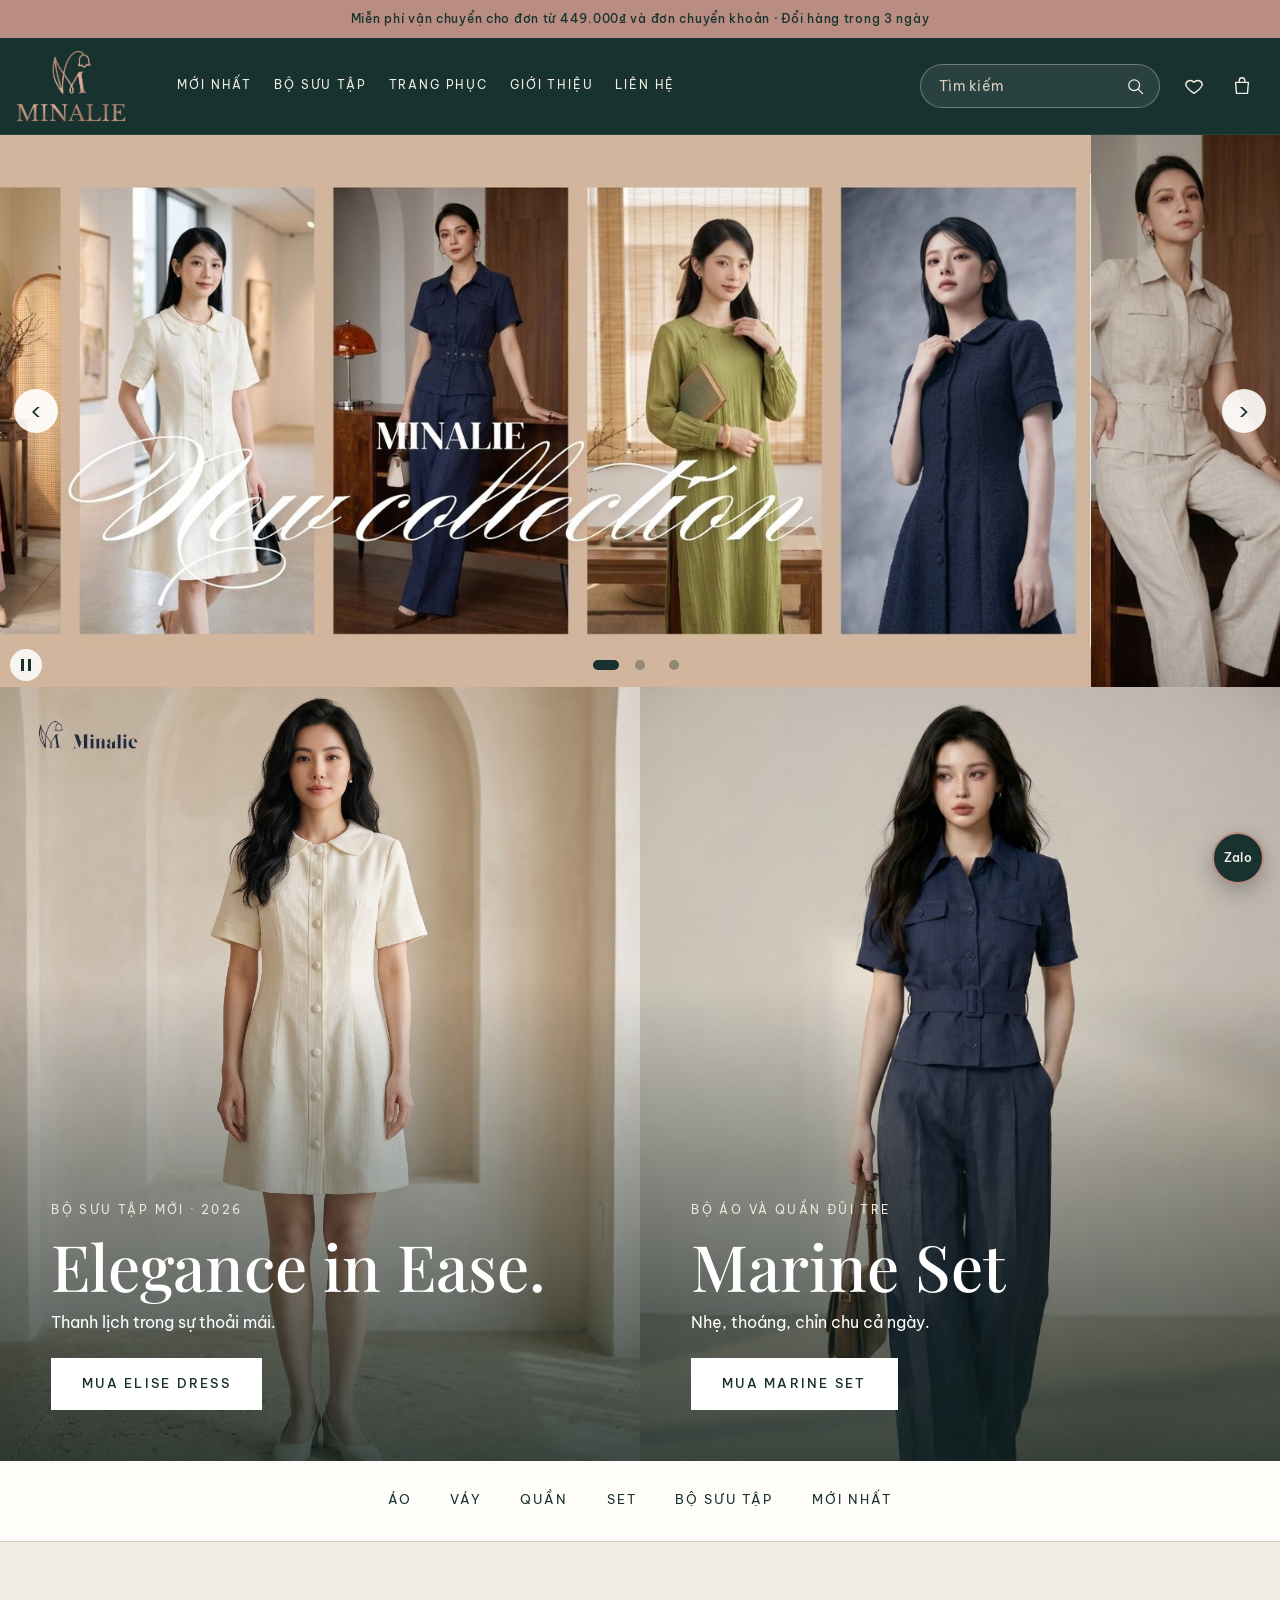
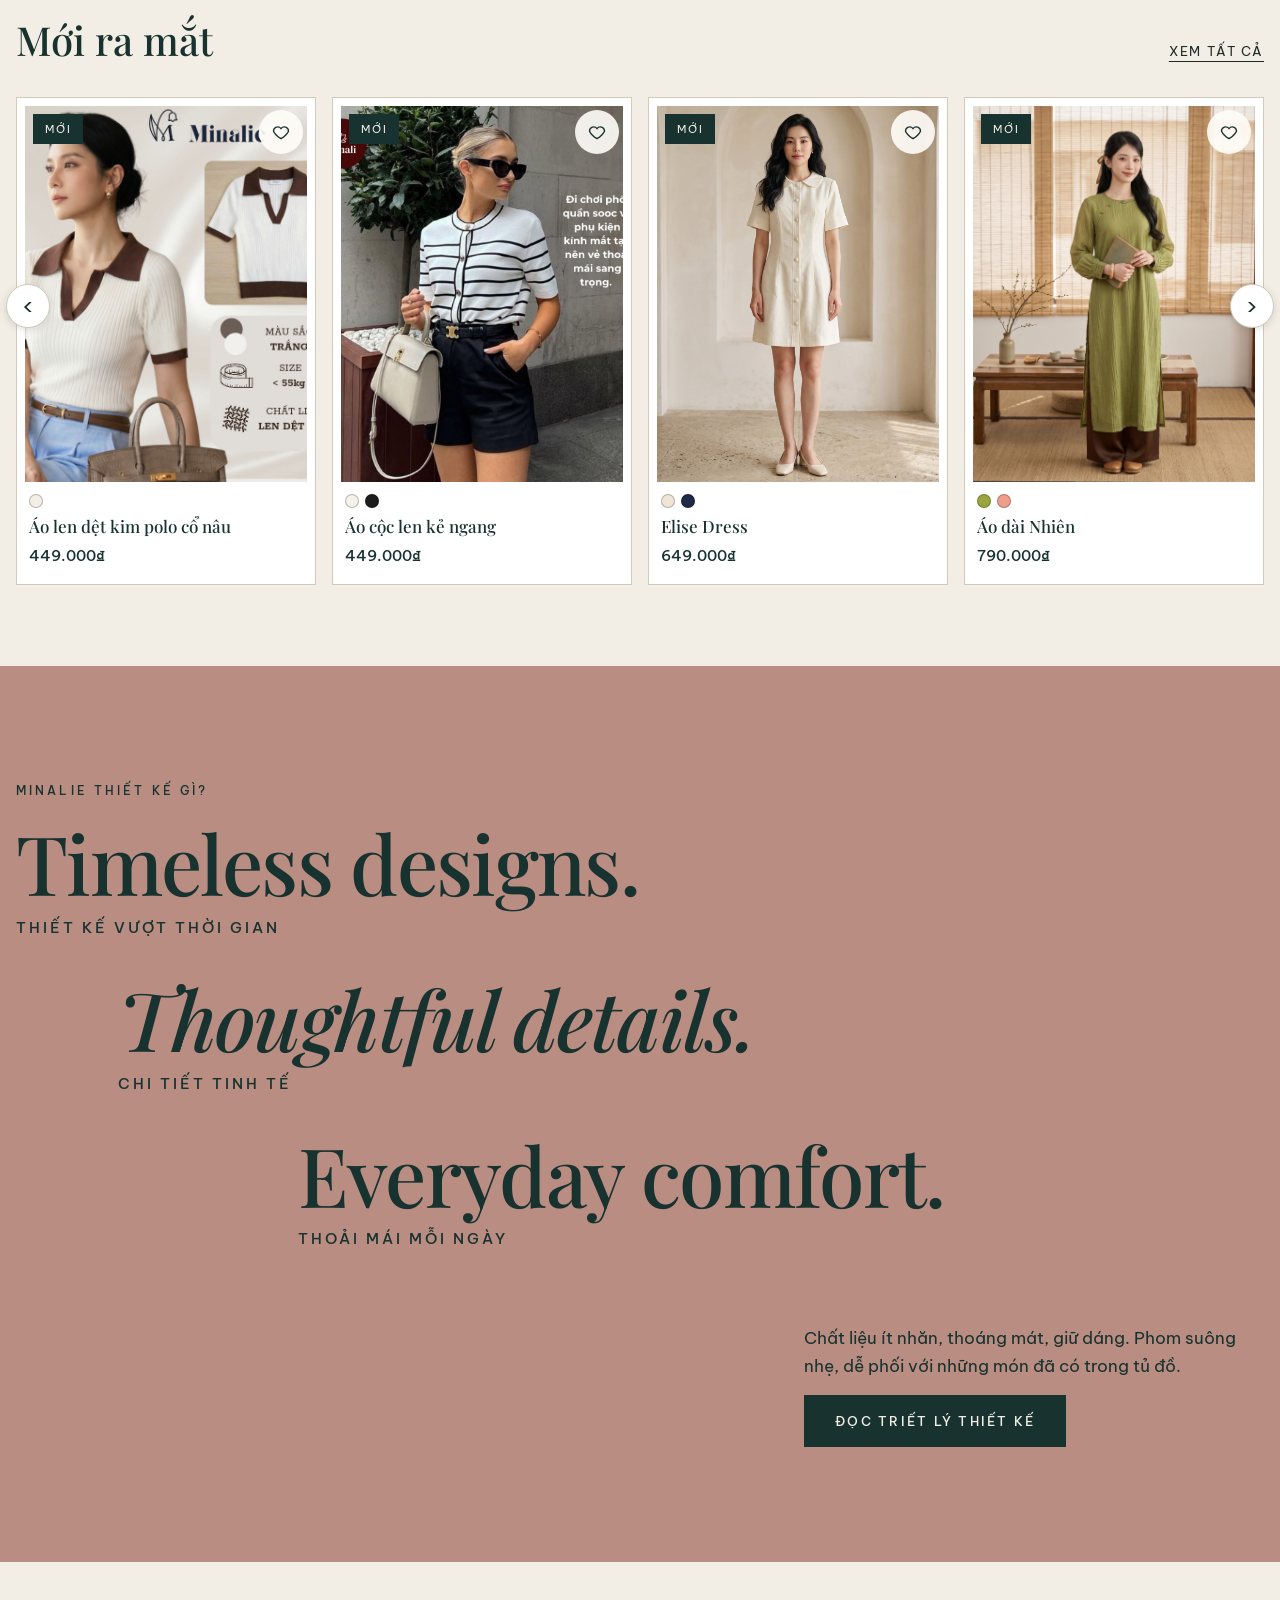
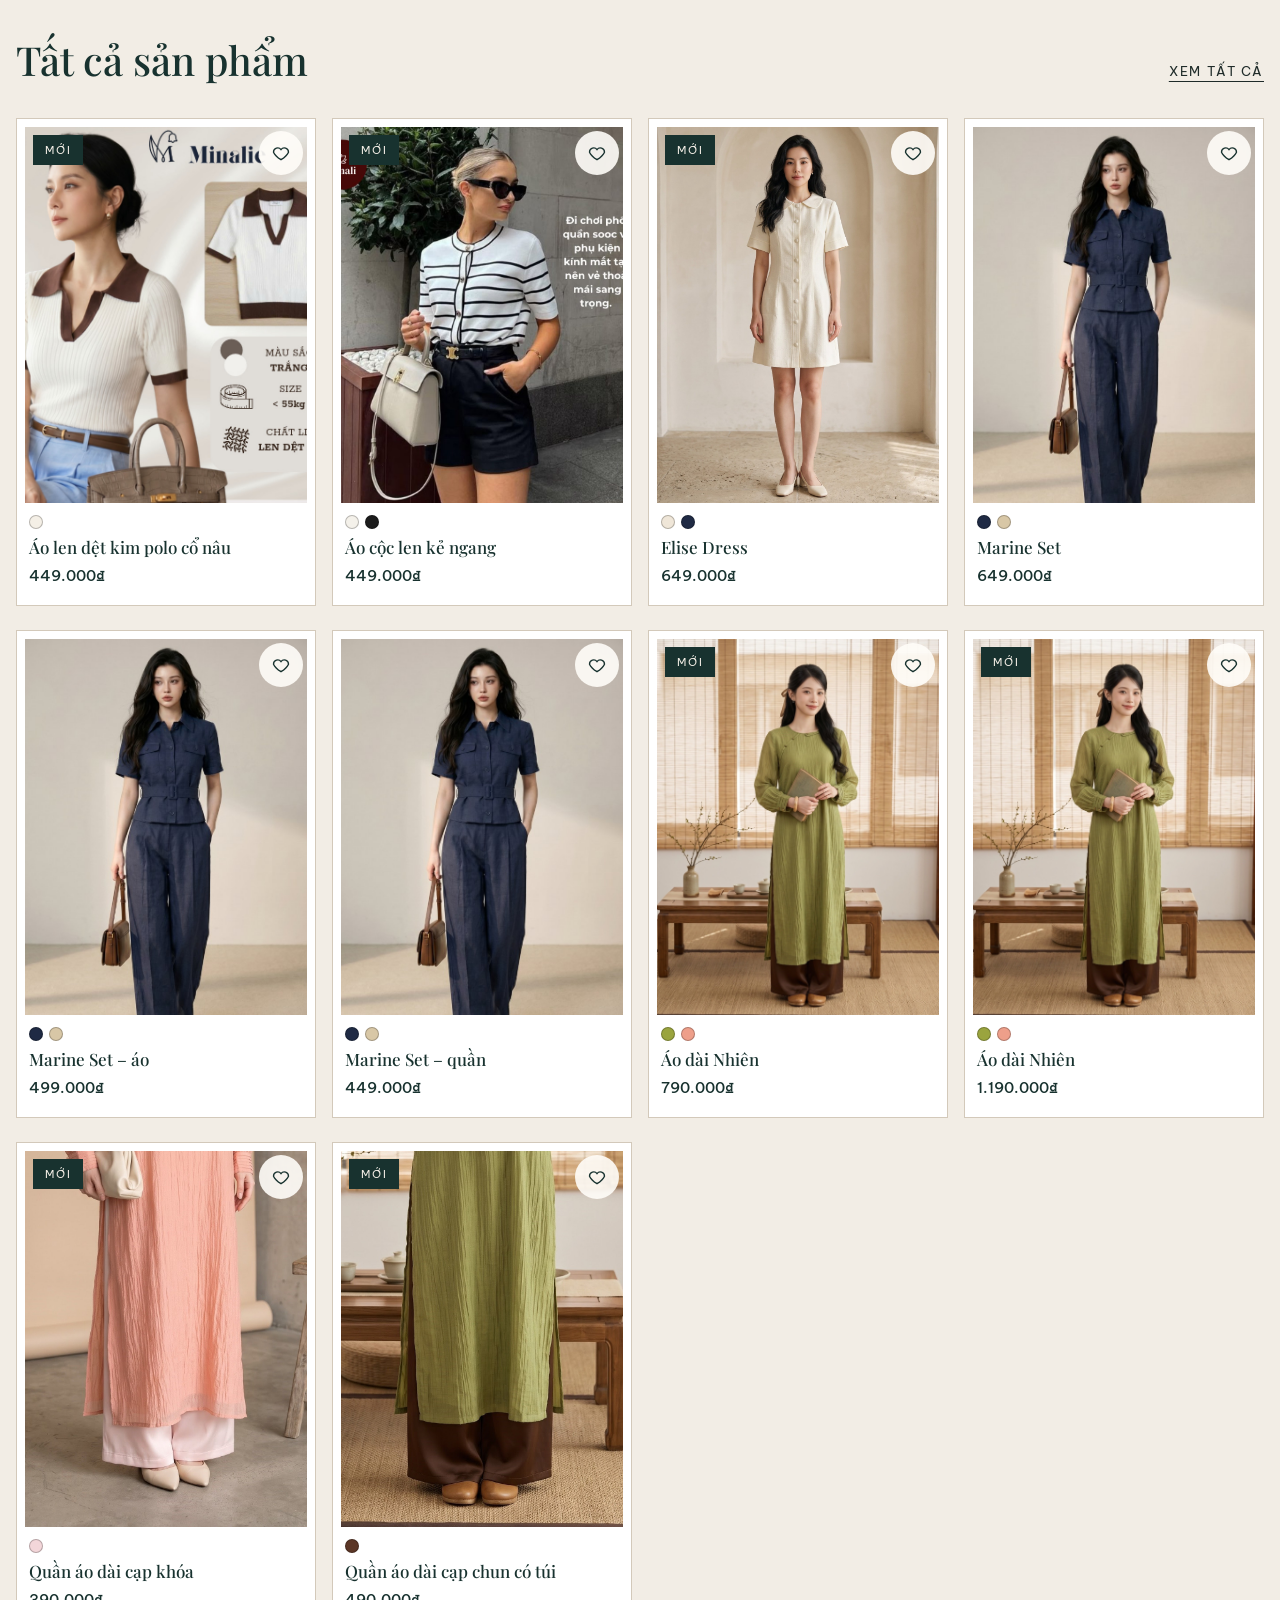
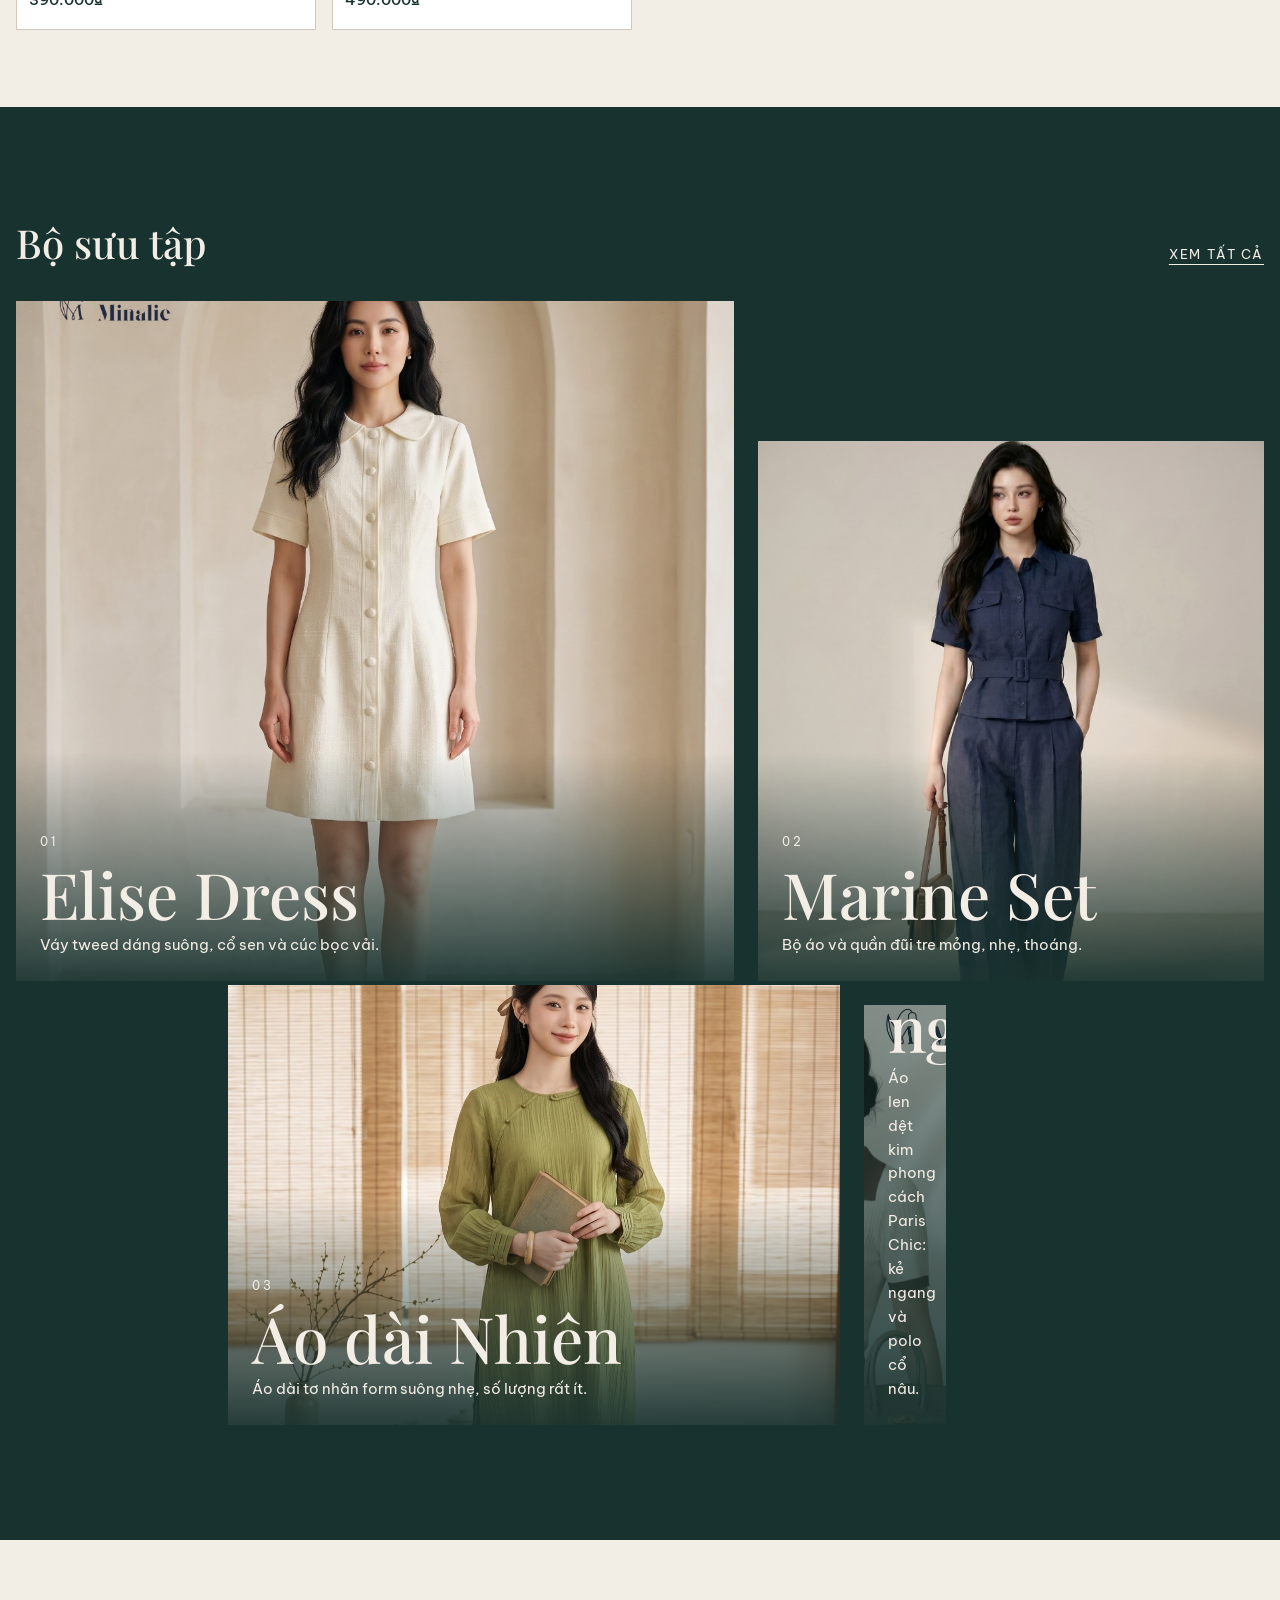
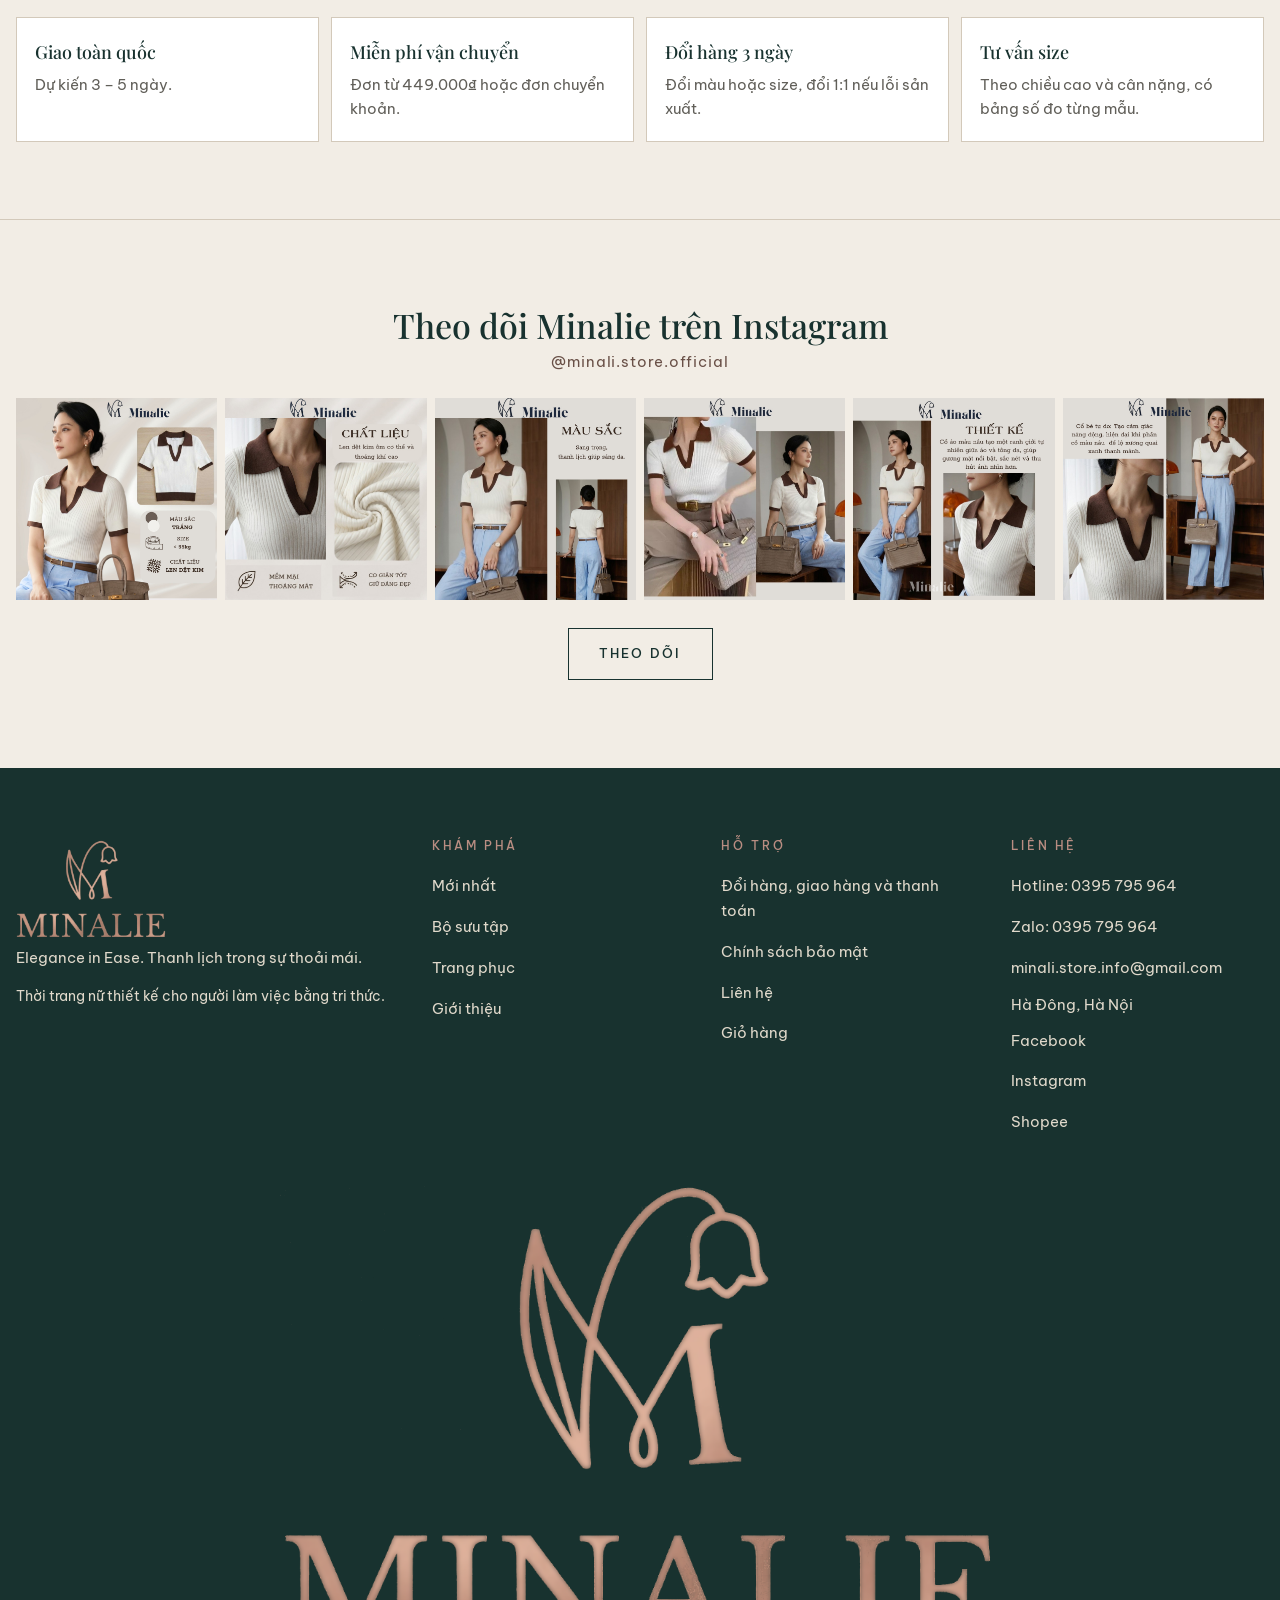
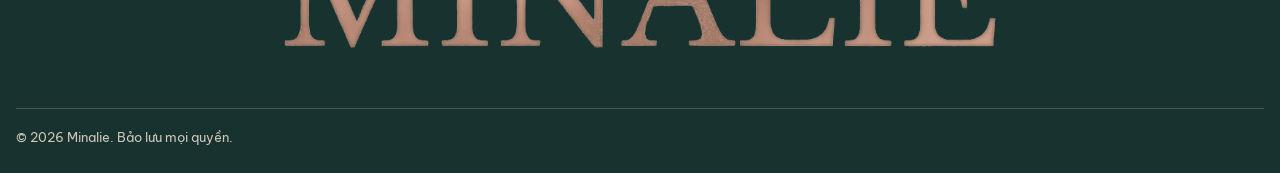
==== index.html @ fdb8a28b "Replace Elise navy image with Brand Muse 1 photo Co-Authored-By: Claude Sonnet 5.5 <noreply@anthropi" ====
<!doctype html>
<html lang="vi">
<head>
<meta charset="utf-8">
<meta name="viewport" content="width=device-width, initial-scale=1">
<title>Minalie | Elegance in Ease</title>
<meta name="description" content="Minalie: thời trang nữ thiết kế cho người làm việc bằng tri thức. Elise Dress, Marine Set, áo dài Nhiên.">
<meta name="theme-color" content="#18322f">
<link rel="icon" type="image/png" href="images/brand/favicon.png?v=3">
<link rel="preconnect" href="https://fonts.googleapis.com">
<link rel="preconnect" href="https://fonts.gstatic.com" crossorigin>
<link href="https://fonts.googleapis.com/css2?family=Be+Vietnam+Pro:wght@300;400;500&family=Playfair+Display:ital,wght@0,400;0,500;0,700;1,400;1,500&display=swap" rel="stylesheet">
<link rel="stylesheet" href="assets/css/style.css?v=26">
</head>
<body data-page="home">
<div id="site-header"></div>
<main id="app"><noscript><p style="padding:48px 16px;text-align:center">Vui lòng bật JavaScript để xem trang này.</p></noscript></main>
<div id="site-footer"></div>
<script src="assets/js/data.js?v=43"></script>
<script src="assets/js/app.js?v=41"></script>
</body>
</html>
---- assets/css/style.css ----
/* Minalie storefront, bản 3: tạp chí thời trang (sáng tạo) */
:root {
  --green: #18322f;
  --green-2: #234541;
  --rose: #b98d82;
  --ivory: #f2ede5;
  --ivory-2: #e9e1d5;
  --brown: #695047;
  --ink: #1f2b29;
  --muted: #615f59;
  --line: #d3c9ba;
  --white: #fffdf9;
  --ok: #2f6b4f;
  --warn: #9a3b2e;
  --serif: "Cormorant Garamond", "Playfair Display", Georgia, "Times New Roman", serif;
  --sans: "Be Vietnam Pro", "Inter", system-ui, -apple-system, "Segoe UI", Roboto, sans-serif;
  --gutter: 16px;
  --max: 1320px;
  --ease: cubic-bezier(.2, .7, .2, 1);
}
* { box-sizing: border-box; }
html { -webkit-text-size-adjust: 100%; scroll-behavior: smooth; }
body { margin: 0; background: var(--ivory); color: var(--ink); font-family: var(--sans); font-size: 15px; line-height: 1.65; font-weight: 400; overflow-x: clip; }
img { max-width: 100%; display: block; }
a { color: inherit; text-decoration: none; }
button { font: inherit; color: inherit; cursor: pointer; }
h1, h2, h3, h4 { font-family: var(--serif); font-weight: 500; line-height: 1.05; margin: 0; letter-spacing: -.005em; }
em { font-style: italic; }
p { margin: 0 0 1em; }
:focus-visible { outline: 3px solid var(--green); outline-offset: 3px; }
.footer :focus-visible, .drawer :focus-visible, .dark :focus-visible, .mag-id :focus-visible, .announce :focus-visible, .fe3 :focus-visible, .fe4 :focus-visible { outline-color: var(--ivory); }
.wrap { max-width: var(--max); margin: 0 auto; padding: 0 var(--gutter); }
.sr-only { position: absolute; width: 1px; height: 1px; overflow: hidden; clip: rect(0 0 0 0); white-space: nowrap; }
.eyebrow { display: block; font-size: 12px; letter-spacing: .26em; text-transform: uppercase; color: var(--brown); font-weight: 500; }

/* Scroll reveal: chỉ có tác dụng khi JS thêm lớp .rv */
.rv { opacity: 0; transform: translateY(32px); transition: opacity .9s var(--ease), transform .9s var(--ease); }
.rv.in { opacity: 1; transform: none; }
@media print { .rv { opacity: 1 !important; transform: none !important; } }

/* Announcement + header */
.announce { background: var(--green); color: var(--ivory); text-align: center; font-size: 12px; letter-spacing: .06em; padding: 9px var(--gutter); }
.header { background: var(--ivory); color: var(--green); position: sticky; top: 0; z-index: 50; border-bottom: 1px solid var(--line); }
.header .bar { display: grid; grid-template-columns: 1fr auto 1fr; align-items: center; height: 88px; max-width: 1480px; margin: 0 auto; padding: 0 var(--gutter); }
.header .left, .header .right { display: flex; align-items: center; gap: 2px; }
.header .right { justify-content: flex-end; }
.logo { font-family: var(--serif); font-weight: 500; font-size: 26px; letter-spacing: .3em; padding-left: .3em; text-transform: uppercase; color: var(--green); text-align: center; line-height: 1; }
.logo { display: inline-flex; flex-direction: column; align-items: center; justify-content: center; gap: 7px; }
.logo-ico { height: 30px; aspect-ratio: 260 / 270; display: block; flex: none; background-color: currentColor; -webkit-mask: url(../../images/brand/logo-icon.png) center / contain no-repeat; mask: url(../../images/brand/logo-icon.png) center / contain no-repeat; }
.footer .flogo { display: inline-flex; flex-direction: column; align-items: center; gap: 10px; }
.footer .flogo .logo-ico { height: 42px; }
@media (max-width: 1099px) { .logo-ico { height: 24px; } .logo { gap: 6px; } }
.icon-btn { background: none; border: 0; width: 44px; height: 44px; display: inline-grid; place-items: center; color: var(--green); position: relative; border-radius: 50%; transition: background .2s; }
.icon-btn:hover { background: rgba(24, 50, 47, .08); }
.icon-btn svg { width: 22px; height: 22px; stroke: currentColor; fill: none; stroke-width: 1.5; stroke-linecap: round; stroke-linejoin: round; }
.badge { position: absolute; top: 3px; right: 1px; min-width: 18px; height: 18px; border-radius: 9px; background: var(--green); color: var(--ivory); font-size: 10.5px; font-weight: 600; display: grid; place-items: center; padding: 0 4px; }
.nav { display: none; }
.nav a, .nav button { background: none; border: 0; padding: 0 11px; height: 88px; display: inline-flex; align-items: center; font-size: 11.5px; letter-spacing: .16em; text-transform: uppercase; color: var(--green); position: relative; }
.nav > a::after, .has-sub > a::after { content: ""; position: absolute; left: 11px; right: 11px; bottom: 22px; height: 1px; background: var(--green); transform: scaleX(0); transform-origin: left; transition: transform .35s var(--ease); }
.nav > a:hover::after, .has-sub:hover > a::after { transform: scaleX(1); }
.has-sub { position: relative; display: inline-block; }
.sub { position: absolute; top: 88px; left: 0; background: var(--ivory); color: var(--ink); border: 1px solid var(--green); min-width: 200px; padding: 8px 0; display: none; }
.has-sub:hover .sub, .has-sub:focus-within .sub { display: block; }
.sub a { height: auto; min-height: 44px; padding: 10px 20px; color: var(--ink); text-transform: none; letter-spacing: .02em; font-size: 15px; display: flex; }
.sub a:hover { background: var(--green); color: var(--ivory); }
@media (max-width: 1099px) {
  .logo { font-size: 22px; letter-spacing: .24em; padding-left: .24em; }
  .header .bar { height: 76px; }
}
@media (min-width: 1100px) { .nav { display: flex; } .menu-btn { display: none; } .header .right { gap: 6px; } }

/* Drawer + overlays */
.scrim { position: fixed; inset: 0; background: rgba(15, 28, 26, .6); z-index: 90; display: none; }
.scrim.open { display: block; }
.drawer { position: fixed; top: 0; left: 0; bottom: 0; width: min(90vw, 380px); background: var(--green); color: var(--ivory); z-index: 100; transform: translateX(-100%); transition: transform .35s var(--ease); padding: 20px 24px; overflow: auto; visibility: hidden; }
.drawer.open { transform: none; visibility: visible; }
.drawer a, .drawer summary { display: block; padding: 10px 0; font-family: var(--serif); font-size: 36px; line-height: 1.1; border-bottom: 1px solid rgba(242, 237, 229, .16); cursor: pointer; list-style: none; min-height: 44px; }
.drawer summary::-webkit-details-marker { display: none; }
.drawer summary::after { content: "+"; float: right; font-family: var(--sans); font-size: 22px; }
.drawer details[open] summary::after { content: "–"; }
.drawer details a { padding-left: 18px; font-family: var(--sans); font-size: 15px; letter-spacing: .06em; }
.drawer .close { position: absolute; top: 8px; right: 8px; color: var(--ivory); }
.drawer .icon-btn:hover { background: rgba(242, 237, 229, .12); }
.search-panel { position: fixed; inset: 0 0 auto 0; background: var(--ivory); z-index: 100; padding: 24px var(--gutter) 32px; transform: translateY(-101%); transition: transform .35s var(--ease); max-height: 92vh; overflow: auto; visibility: hidden; }
.search-panel.open { transform: none; visibility: visible; }
.search-panel .field { max-width: 920px; margin: 0 auto; display: flex; gap: 8px; align-items: center; }
.search-panel input { flex: 1; min-width: 0; font-family: var(--serif); font-size: clamp(28px, 6vw, 56px); min-height: 56px; padding: 6px 4px; border: 0; border-bottom: 2px solid var(--green); background: transparent; color: var(--green); border-radius: 0; }
.search-panel input::placeholder { color: var(--muted); opacity: 1; }
.search-panel input:focus-visible { outline: 0; border-bottom-width: 4px; }
.search-panel .results { max-width: var(--max); margin: 28px auto 0; }

/* Buttons */
.btn { display: inline-flex; align-items: center; justify-content: center; gap: 8px; min-height: 52px; padding: 0 30px; border: 1.5px solid var(--green); background: var(--green); color: var(--ivory); font-size: 12.5px; letter-spacing: .18em; text-transform: uppercase; font-weight: 500; transition: background .25s, color .25s, transform .25s var(--ease); }
.btn:hover { background: var(--ivory); color: var(--green); }
.btn.ghost { background: transparent; color: var(--green); }
.btn.ghost:hover { background: var(--green); color: var(--ivory); }
.btn[disabled] { opacity: .45; cursor: not-allowed; }
.btn.block { width: 100%; }

/* Hero */
.hero { padding: 24px 0 72px; overflow: hidden; }
.hero-in { display: grid; grid-template-columns: repeat(12, 1fr); column-gap: 16px; }
.kick { grid-column: 1 / -1; display: flex; flex-wrap: wrap; gap: 6px 22px; margin: 0 0 18px; font-size: 11.5px; letter-spacing: .26em; text-transform: uppercase; color: var(--brown); font-weight: 500; }
.kick span + span { padding-left: 22px; border-left: 1px solid var(--brown); }
.hero h1 { grid-column: 1 / -1; font-size: clamp(62px, 11.5vw, 160px); line-height: .86; color: var(--green); font-weight: 500; letter-spacing: -.015em; }
.hero h1 .ln { display: block; }
.hero h1 .b { padding-left: .55em; }
.hero h1 .c { padding-left: .15em; }
.hero h1 em { color: var(--brown); font-weight: 500; }
.hero-pics { position: relative; margin: 36px 0 56px; }
.hero-pics figure { margin: 0; }
.hero-pics .p1 { width: 80%; margin-left: auto; aspect-ratio: 4 / 5; box-shadow: 14px 14px 0 var(--rose); background: var(--ivory-2); }
.hero-pics .p1 img, .hero-pics .p2 img { width: 100%; height: 100%; object-fit: cover; object-position: center top; }
.hero-pics .p2 { position: absolute; left: 0; bottom: -36px; width: 40%; aspect-ratio: 3 / 4; border: 6px solid var(--ivory); background: var(--ivory-2); transform: translateY(var(--py, 0px)); }
.stamp { position: absolute; top: -18px; left: 14%; width: 104px; height: 104px; border-radius: 50%; background: var(--rose); color: var(--green); display: grid; place-items: center; text-align: center; transform: rotate(-12deg); font-family: var(--serif); font-style: italic; font-size: 24px; line-height: 1; }
.hero-pics, .hero-copy { grid-column: 1 / -1; }
.lead { color: var(--ink); max-width: 460px; font-size: 16.5px; }
.actions { display: flex; gap: 12px; flex-wrap: wrap; }
@media (min-width: 900px) {
  .hero { padding: 40px 0 112px; }
  .hero-pics { grid-column: 8 / -1; grid-row: 1 / span 4; margin: 0 0 0; align-self: start; }
  .kick, .hero h1, .hero-copy { grid-column: 1 / 8; }
  .hero h1 { grid-row: 2; }
  .hero-copy { grid-row: 3; margin-top: 44px; }
  .kick { grid-row: 1; }
  .hero-pics .p1 { width: 86%; }
  .hero-pics .p2 { left: -26%; bottom: -60px; width: 44%; }
  .stamp { top: 12%; left: -6%; width: 128px; height: 128px; font-size: 30px; }
}

/* Marquee */
.mq { background: var(--green); color: var(--ivory); overflow: hidden; padding: 20px 0; }
.mq-row { overflow: hidden; }
.mq-track { display: flex; width: max-content; animation: mq 46s linear infinite; }
.mq-row.rev .mq-track { animation-direction: reverse; animation-duration: 54s; }
.mq-seq { display: flex; flex: none; align-items: center; }
.mq-seq span { font-family: var(--serif); font-size: clamp(38px, 6vw, 84px); line-height: 1.25; white-space: nowrap; font-weight: 500; }
.mq-row.rev .mq-seq span { font-style: italic; color: var(--rose); }
.mq-seq i { font-style: normal; color: var(--rose); font-size: clamp(18px, 2.4vw, 30px); margin: 0 clamp(20px, 3vw, 44px); }
.mq-row.rev .mq-seq i { color: var(--ivory); }
@keyframes mq { to { transform: translateX(-50%); } }
@media (prefers-reduced-motion: reduce) {
  .mq-track { animation: none !important; }
  .rv { opacity: 1 !important; transform: none !important; transition: none !important; }
  * { scroll-behavior: auto !important; transition-duration: .01ms !important; }
}

/* Sections */
.sec { padding: clamp(64px, 9vw, 128px) 0; }
.sec.dark { background: var(--green); color: var(--ivory); }
.sh { display: flex; align-items: flex-end; flex-wrap: wrap; gap: 4px 20px; margin-bottom: clamp(32px, 5vw, 64px); }
.sh .num, .lbl .num { font-family: var(--serif); font-size: clamp(84px, 13vw, 190px); line-height: .78; color: transparent; -webkit-text-stroke: 1.2px var(--brown); font-weight: 500; }
.sh h2 { font-size: clamp(42px, 7vw, 104px); color: var(--green); line-height: .92; margin-left: 0; padding-bottom: 4px; }
.sh .more { margin-left: auto; font-size: 12px; letter-spacing: .2em; text-transform: uppercase; border-bottom: 1px solid currentColor; min-height: 44px; display: inline-flex; align-items: center; }
.dark .sh .num { -webkit-text-stroke-color: var(--rose); }
.dark .sh h2 { color: var(--ivory); }

.words { background: var(--rose); color: var(--green); padding: clamp(64px, 9vw, 120px) 0; overflow: hidden; }
.words .eyebrow { color: var(--green); }
.words .big { display: grid; margin: 16px 0 40px; }
.words .big span { font-family: var(--serif); font-size: clamp(64px, 14vw, 200px); line-height: .9; font-weight: 500; letter-spacing: -.02em; }
.words .big span:nth-child(2) { padding-left: 8vw; font-style: italic; }
.words .big span:nth-child(3) { padding-left: 22vw; }
.words-foot { max-width: 460px; margin-left: auto; font-size: 16.5px; }
.words .btn:hover { background: var(--ivory); }

.perks { display: grid; grid-template-columns: 1fr; gap: 28px; }
@media (min-width: 560px) { .perks { grid-template-columns: repeat(2, 1fr); } }
@media (min-width: 960px) { .perks { grid-template-columns: repeat(4, 1fr); gap: 32px; } .perk:nth-child(even) { margin-top: 56px; } }
.perk { border-top: 1.5px solid var(--green); padding-top: 14px; font-size: 15px; color: var(--muted); }
.perk .pn { display: block; font-family: var(--serif); font-size: 64px; line-height: 1; color: var(--brown); margin-bottom: 14px; }
.perk b { display: block; color: var(--green); font-weight: 500; font-size: 17px; margin-bottom: 4px; }

/* Product cards */
.grid-products { display: grid; grid-template-columns: repeat(2, 1fr); gap: 36px 12px; }
.grid-products .card:nth-child(even) { margin-top: 28px; }
@media (min-width: 760px) { .grid-products { grid-template-columns: repeat(3, 1fr); gap: 56px 24px; } .grid-products .card:nth-child(even) { margin-top: 0; } .grid-products .card:nth-child(3n+2) { margin-top: 64px; } }
@media (min-width: 1100px) { .grid-products { grid-template-columns: repeat(4, 1fr); } .grid-products .card:nth-child(3n+2) { margin-top: 0; } .grid-products .card:nth-child(even) { margin-top: 72px; } }
.card { position: relative; display: block; }
.card .img { position: relative; aspect-ratio: 3 / 4; background: var(--ivory-2); overflow: hidden; }
.card .img img { width: 100%; height: 100%; object-fit: cover; object-position: center top; transition: transform .8s var(--ease); }
.card:hover .img img { transform: translateY(-10px) scale(1.06); }
.pic-link { display: block; }
.ph { width: 100%; height: 100%; display: grid; place-content: center; justify-items: center; text-align: center; padding: 16px; background: repeating-linear-gradient(135deg, var(--ivory-2) 0 14px, #e1d8c9 14px 15px); color: var(--brown); position: relative; }
.ph-art { width: 38%; max-width: 120px; fill: none; stroke: var(--brown); stroke-width: 1.2; opacity: .5; margin-bottom: 6px; }
.ph .mono { font-family: var(--serif); font-size: 40px; line-height: 1; letter-spacing: .2em; padding-left: .2em; }
.ph .cap { font-size: 11.5px; letter-spacing: .14em; text-transform: uppercase; margin-top: 6px; }
.ph .cap.soon { font-family: var(--serif); font-style: italic; text-transform: none; letter-spacing: .02em; font-size: 17px; }
.tag { position: absolute; top: 0; left: 0; background: var(--green); color: var(--ivory); font-size: 11px; letter-spacing: .16em; text-transform: uppercase; padding: 6px 12px; z-index: 1; }
.tag.rose { background: var(--rose); color: var(--green); }
.heart { position: absolute; top: 6px; right: 6px; background: rgba(255, 253, 249, .9); border: 0; width: 44px; height: 44px; border-radius: 50%; display: grid; place-items: center; color: var(--green); z-index: 2; transition: transform .25s var(--ease); }
.heart:hover { transform: scale(1.1); }
.heart svg { width: 20px; height: 20px; stroke: currentColor; fill: none; stroke-width: 1.6; }
.heart.on svg { fill: var(--green); stroke: var(--green); }
.card .meta { padding: 14px 2px 0; }
.card .name { display: inline-block; font-family: var(--serif); font-size: 27px; font-weight: 500; line-height: 1.05; color: var(--green); transform-origin: left center; transition: transform .5s var(--ease); }
.card:hover .name, .card .name:focus-visible { transform: scale(1.1); }
.price { margin-top: 6px; display: flex; gap: 10px; align-items: baseline; flex-wrap: wrap; }
.price .now { font-weight: 500; color: var(--green); }
.price .was { color: var(--muted); text-decoration: line-through; font-size: .92em; }
.dots { display: flex; gap: 6px; margin-top: 10px; }
.dot { width: 14px; height: 14px; border-radius: 50%; border: 1px solid rgba(0, 0, 0, .25); }
.soldall { position: absolute; left: 0; right: 0; bottom: 0; background: rgba(24, 50, 47, .9); color: var(--ivory); text-align: center; font-size: 12px; letter-spacing: .16em; padding: 8px; text-transform: uppercase; }

/* Thanh trượt ngang trên điện thoại (chỉ nằm trong khối riêng) */
@media (max-width: 759px) {
  .grid-products.rail { display: flex; gap: 14px; overflow-x: auto; scroll-snap-type: x mandatory; scroll-padding-left: var(--gutter); margin: 0 calc(-1 * var(--gutter)); padding: 0 var(--gutter) 20px; overscroll-behavior-x: contain; -webkit-overflow-scrolling: touch; }
  .grid-products.rail .card { flex: 0 0 74%; scroll-snap-align: start; margin-top: 0 !important; }
  .grid-products.rail .card:nth-child(even) { margin-top: 32px !important; }
  .grid-products.rail::after { content: ""; flex: 0 0 2px; }
}

/* Collection tiles */
.tiles { display: grid; gap: 20px; }
.tile { display: block; position: relative; min-height: 420px; background: var(--green-2); overflow: hidden; color: var(--ivory); }
.tile .bg { position: absolute; inset: 0; }
.tile .bg img { width: 100%; height: 100%; object-fit: cover; object-position: center 25%; transition: transform 1s var(--ease); }
.tile:hover .bg img { transform: scale(1.06); }
.tile .over { position: absolute; inset: auto 0 0 0; padding: 80px 24px 24px; background: linear-gradient(transparent, rgba(24, 50, 47, .92)); }
.tile .tno { display: block; font-size: 12px; letter-spacing: .24em; margin-bottom: 8px; }
.tile .over h3 { font-size: clamp(36px, 5vw, 64px); transition: transform .5s var(--ease); transform-origin: left; }
.tile:hover .over h3 { transform: translateX(10px); }
.tile .over p { margin: 6px 0 0; font-size: 14.5px; max-width: 36ch; }
.tile.noimg { background: var(--rose); color: var(--green); }
.tile.noimg .over { background: none; inset: 0; display: flex; flex-direction: column; justify-content: flex-end; }
.big-m { position: absolute; right: -4%; top: -6%; font-family: var(--serif); font-size: 60vw; line-height: 1; color: transparent; -webkit-text-stroke: 1.5px var(--green); opacity: .5; }
@media (max-width: 899px) { .tile.t2 { margin-left: 28px; } .tile.t3 { margin-right: 28px; min-height: 340px; } }
@media (min-width: 900px) {
  .tiles { grid-template-columns: repeat(12, 1fr); gap: 24px; }
  .tile.t1 { grid-column: 1 / 8; min-height: 680px; }
  .tile.t2 { grid-column: 8 / 13; min-height: 480px; margin-top: 140px; }
  .tile.t3 { grid-column: 3 / 9; min-height: 420px; margin-top: -20px; }
  .big-m { font-size: 26vw; }
}

/* Page head / breadcrumb */
.page-head { padding: clamp(32px, 6vw, 72px) 0 24px; }
.page-head .eyebrow { margin-bottom: 8px; }
.page-head h1 { font-size: clamp(60px, 11vw, 160px); line-height: .88; color: var(--green); font-weight: 500; letter-spacing: -.015em; }
.page-head .count { color: var(--muted); margin: 14px 0 0; font-size: 14px; letter-spacing: .08em; }
.crumbs { font-size: 12.5px; color: var(--muted); padding-top: 18px; }
.crumbs a { display: inline-block; padding: 8px 0; }
.crumbs a:hover { text-decoration: underline; }
.crumbs span { margin: 0 8px; }
.empty { padding: 48px 0; color: var(--muted); font-family: var(--serif); font-size: 28px; }
.chips { display: flex; flex-wrap: wrap; gap: 8px; }

/* Product page */
.pdp { display: grid; gap: 36px; padding: 16px 0 72px; }
@media (min-width: 900px) { .pdp { grid-template-columns: 1.1fr 1fr; gap: 72px; } .pdp .info { padding-top: 24px; } }
.gallery { display: grid; gap: 12px; align-content: start; }
@media (min-width: 640px) { .gallery.has-thumbs { grid-template-columns: 76px 1fr; } .gallery .thumbs { flex-direction: column; } }
.gallery .thumbs { display: flex; gap: 8px; order: 2; overflow-x: auto; }
@media (min-width: 640px) { .gallery .thumbs { order: 0; } }
.thumb { width: 72px; height: 96px; flex: none; border: 2px solid transparent; padding: 0; background: var(--ivory-2); overflow: hidden; }
.thumb.on { border-color: var(--green); }
.thumb img { width: 100%; height: 100%; object-fit: cover; }
.main-img { aspect-ratio: 3 / 4; background: var(--ivory-2); overflow: hidden; position: relative; box-shadow: 12px 12px 0 var(--rose); margin: 0 12px 12px 0; }
.main-img img { width: 100%; height: 100%; object-fit: cover; object-position: center top; }
.pdp .info h1 { font-size: clamp(52px, 7vw, 100px); line-height: .9; color: var(--green); margin-bottom: 12px; letter-spacing: -.015em; }
.pdp .code { font-size: 12.5px; color: var(--muted); letter-spacing: .1em; text-transform: uppercase; }
.pdp .price { font-size: 26px; margin: 18px 0 6px; }
.pdp .price .now { font-feature-settings: "lnum"; font-variant-numeric: lining-nums; font-family: var(--serif); font-size: 40px; line-height: 1; font-weight: 600; }
.pdp .price .was { font-size: 18px; }
.early { display: inline-block; background: var(--green); color: var(--ivory); font-size: 12px; letter-spacing: .1em; padding: 5px 12px; margin-top: 6px; }
.note-box { border-left: 4px solid var(--rose); background: var(--white); padding: 12px 16px; font-size: 14px; margin: 16px 0; }
.field-label { font-size: 12px; letter-spacing: .2em; text-transform: uppercase; color: var(--muted); margin: 26px 0 10px; display: flex; justify-content: space-between; gap: 12px; align-items: baseline; }
.field-label b { color: var(--ink); font-weight: 500; letter-spacing: .04em; text-transform: none; font-size: 14px; }
.chip { min-width: 52px; min-height: 48px; padding: 0 18px; border: 1.5px solid var(--green); background: transparent; color: var(--green); font-size: 14.5px; position: relative; transition: background .2s, color .2s; }
.chip:hover { background: var(--ivory-2); }
.chip.on { background: var(--green); color: var(--ivory); }
.chip.out { color: var(--muted); background: transparent; border-style: dashed; border-color: var(--line); cursor: not-allowed; opacity: .6; }
.chip.out::after { content: ""; position: absolute; left: 6px; right: 6px; top: 50%; border-top: 1.5px solid var(--muted); transform: rotate(-14deg); }
.swatch { display: inline-flex; align-items: center; gap: 8px; padding: 0 16px 0 12px; }
.swatch i { width: 20px; height: 20px; border-radius: 50%; border: 1px solid rgba(0, 0, 0, .25); }
.links { display: flex; gap: 8px 24px; flex-wrap: wrap; margin-top: 12px; }
.linkbtn { background: none; border: 0; padding: 0; min-height: 44px; font-size: 14px; color: var(--green); text-decoration: underline; text-underline-offset: 5px; }
.cta { display: grid; gap: 10px; margin-top: 20px; }
@media (min-width: 520px) { .cta { grid-template-columns: 1fr 1fr; } }
.err { color: var(--warn); font-size: 14px; min-height: 22px; margin-top: 8px; }
.acc { border-top: 1.5px solid var(--green); margin-top: 28px; }
.acc details { border-bottom: 1px solid var(--line); }
.acc summary { padding: 16px 0; min-height: 52px; cursor: pointer; font-size: 12.5px; letter-spacing: .18em; text-transform: uppercase; list-style: none; display: flex; justify-content: space-between; align-items: center; }
.acc summary::-webkit-details-marker { display: none; }
.acc summary::after { content: "+"; font-size: 20px; line-height: 1; }
.acc details[open] summary::after { content: "–"; }
.acc .body { padding: 0 0 18px; color: #2f3b39; font-size: 15px; }
.acc ul { margin: 0 0 8px; padding-left: 18px; }
.acc li { margin-bottom: 6px; }
.pdp-more { margin-top: 24px; }

/* Modal */
.modal { position: fixed; inset: 0; z-index: 120; display: none; place-items: center; padding: 16px; background: rgba(15, 28, 26, .65); }
.modal.open { display: grid; }
.modal .box { background: var(--ivory); max-width: 760px; width: 100%; max-height: 90vh; overflow: auto; padding: 36px 24px 28px; position: relative; border-top: 8px solid var(--rose); }
.modal .x { position: absolute; top: 10px; right: 6px; background: none; border: 0; width: 44px; height: 44px; font-size: 30px; line-height: 1; }
.modal h3 { font-size: 44px; color: var(--green); margin-bottom: 12px; }
.modal h4 { font-size: 26px; color: var(--green); margin: 18px 0 4px; }
.tbl-wrap { overflow-x: auto; margin: 8px 0 16px; }
table.tbl { border-collapse: collapse; width: 100%; font-size: 14px; min-width: 360px; }
.tbl th, .tbl td { border: 1px solid var(--line); padding: 9px 10px; text-align: center; }
.tbl th { background: var(--ivory-2); font-weight: 500; }
.calc { display: grid; gap: 10px; grid-template-columns: 1fr 1fr; margin: 12px 0; }
.calc label { font-size: 13px; color: var(--muted); display: grid; gap: 4px; }
.calc input { font: inherit; min-height: 48px; padding: 10px 12px; border: 1.5px solid var(--green); background: var(--white); width: 100%; border-radius: 0; }
.calc-out { background: var(--white); border-left: 4px solid var(--rose); padding: 14px 16px; font-size: 15px; min-height: 52px; }

/* Cart + checkout */
.two { display: grid; gap: 40px; padding-bottom: 72px; }
@media (min-width: 900px) { .two { grid-template-columns: 1.4fr 1fr; gap: 72px; } }
.line { display: grid; grid-template-columns: 96px 1fr; gap: 16px; padding: 20px 0; border-bottom: 1px solid var(--line); }
.line .im { aspect-ratio: 3 / 4; background: var(--ivory-2); overflow: hidden; }
.line .im img { width: 100%; height: 100%; object-fit: cover; object-position: center top; }
.line .im .ph { padding: 4px; }
.line .im .ph-art, .line .im .ph .mono { display: none; }
.line .im .ph .cap.soon { font-size: 12px; margin: 0; }
.price .now, .sum, .line { font-variant-numeric: lining-nums; }
.line .t { font-family: var(--serif); font-size: 28px; line-height: 1.1; color: var(--green); }
.line .s { color: var(--muted); font-size: 14px; }
.qty { display: inline-flex; border: 1.5px solid var(--green); margin-top: 10px; vertical-align: middle; }
.qty button { width: 44px; height: 44px; background: none; border: 0; font-size: 20px; }
.qty button:hover { background: var(--ivory-2); }
.qty span { width: 40px; display: grid; place-items: center; }
.rm { background: none; border: 0; color: var(--muted); font-size: 14px; text-decoration: underline; margin-left: 12px; min-height: 44px; padding: 0 6px; }
.sum { background: var(--white); border: 1.5px solid var(--green); padding: 26px; align-self: start; box-shadow: 10px 10px 0 var(--rose); margin-right: 10px; }
.sum h3 { font-size: 40px; margin-bottom: 14px; color: var(--green); }
.sum .r { display: flex; justify-content: space-between; gap: 12px; padding: 6px 0; font-size: 15px; }
.sum .r.total { border-top: 1px solid var(--green); margin-top: 8px; padding-top: 14px; font-size: 20px; font-weight: 500; color: var(--green); }
.form { display: grid; gap: 16px; align-content: start; }
.form h3 { font-size: 44px !important; line-height: 1; }
.form label { font-size: 13px; color: var(--muted); display: grid; gap: 6px; }
.form input, .form textarea { font: inherit; font-size: 16px; min-height: 48px; padding: 12px 14px; border: 1.5px solid var(--green); background: var(--white); color: var(--ink); width: 100%; border-radius: 0; }
.form textarea { min-height: 96px; resize: vertical; }
.form input:focus, .form textarea:focus { outline: 3px solid var(--rose); outline-offset: 0; }
.pay { display: grid; gap: 10px; }
.pay label { display: flex; gap: 12px; align-items: flex-start; border: 1.5px solid var(--line); background: var(--white); padding: 16px; color: var(--ink); font-size: 15px; min-height: 56px; cursor: pointer; }
.pay input { width: 22px; min-height: 22px; height: 22px; margin: 2px 0 0; accent-color: var(--green); }
.pay label.on { border-color: var(--green); box-shadow: inset 0 0 0 1px var(--green); }
.pay small { display: block; color: var(--muted); font-size: 13px; }
.warn-banner { background: #f6e3d7; border: 1px solid #c58c70; color: #5e2918; padding: 12px 16px; font-size: 14px; margin-bottom: 20px; }
.bank { background: var(--white); border-left: 4px solid var(--rose); padding: 16px 18px; margin: 18px 0; }
.bank .r { display: flex; justify-content: space-between; align-items: center; gap: 12px; padding: 8px 0; border-bottom: 1px dashed var(--line); flex-wrap: wrap; }
.bank .r:last-child { border: 0; }
.copy { background: none; border: 1.5px solid var(--green); color: var(--green); font-size: 12.5px; padding: 0 14px; min-height: 44px; }
.copy:hover { background: var(--green); color: var(--ivory); }
.done { max-width: 680px; margin: 0 auto; padding: 56px 0 96px; }
.done h1 { font-size: clamp(56px, 10vw, 120px); line-height: .9; color: var(--green); margin: 10px 0 18px; }

/* Nội dung: liên hệ, chính sách */
.prose { max-width: 800px; margin: 0 auto; padding-bottom: 88px; }
.prose .page-head h1 { font-size: clamp(48px, 9vw, 112px); }
.prose h2 { font-size: clamp(34px, 5vw, 52px); color: var(--green); margin: 48px 0 14px; }
.prose h3 { font-size: 30px; color: var(--green); margin: 28px 0 8px; }
.prose p, .prose li { font-size: 16px; }
.prose ul { padding-left: 20px; }
.prose li { margin-bottom: 8px; }
.contact-grid { display: grid; gap: 16px; margin: 24px 0; }
@media (min-width: 640px) { .contact-grid { grid-template-columns: 1fr 1fr; } .contact-grid a:nth-child(even) { margin-top: 32px; } }
.contact-grid a { display: block; background: var(--white); border: 1.5px solid var(--green); padding: 22px; transition: background .25s, color .25s; word-break: break-word; }
.contact-grid a:hover { background: var(--green); color: var(--ivory); }
.contact-grid a:hover b, .contact-grid a:hover small { color: var(--ivory); }
.contact-grid small { display: block; color: var(--muted); letter-spacing: .16em; text-transform: uppercase; font-size: 11.5px; margin-bottom: 6px; }
.contact-grid b { font-family: var(--serif); font-weight: 500; font-size: 26px; line-height: 1.1; color: var(--green); }

/* Giới thiệu: bài viết tạp chí */
.mag-head { padding-top: clamp(32px, 6vw, 72px); padding-bottom: 32px; }
.mag-head h1 { font-size: clamp(52px, 10vw, 148px); line-height: .9; color: var(--green); margin-top: 14px; max-width: 14ch; letter-spacing: -.015em; }
.mag-head h1 em { color: var(--brown); }
.mag-lead { display: grid; gap: 64px; padding-top: 24px; padding-bottom: 96px; }
.mag-lead .txt p.dropcap { font-size: 18px; max-width: 54ch; }
.dropcap::first-letter { font-family: var(--serif); font-size: 5.6em; float: left; line-height: .78; padding: 6px 12px 0 0; color: var(--brown); }
.qs { list-style: none; padding: 0; margin: 32px 0 0; }
.qs li { font-family: var(--serif); font-size: clamp(26px, 3vw, 34px); line-height: 1.15; padding: 18px 0; border-top: 1px solid var(--green); color: var(--green); }
.qs li:last-child { border-bottom: 1px solid var(--green); }
.figs { position: relative; padding-bottom: 48px; }
.figs figure { margin: 0; }
.figs .f1 { width: 78%; margin-left: auto; aspect-ratio: 5 / 7; background: var(--ivory-2); box-shadow: 14px 14px 0 var(--rose); }
.figs .f2 { position: absolute; left: 0; bottom: 0; width: 42%; aspect-ratio: 3 / 4; border: 6px solid var(--ivory); background: var(--ivory-2); transform: translateY(var(--py, 0px)); }
.figs img { width: 100%; height: 100%; object-fit: cover; object-position: center top; }
@media (min-width: 900px) { .mag-lead { grid-template-columns: 6fr 5fr; gap: 96px; align-items: start; } .figs { margin-top: 40px; } .figs .f2 { left: -22%; bottom: 0; } }
.mag-quote { background: var(--rose); color: var(--green); padding: clamp(72px, 10vw, 140px) 0; overflow: hidden; }
.mag-quote blockquote { margin: 0; font-family: var(--serif); font-size: clamp(40px, 7.6vw, 112px); line-height: 1; letter-spacing: -.01em; max-width: 16ch; position: relative; }
.mag-quote blockquote::before { content: "\201C"; display: block; font-size: 1.6em; line-height: .6; margin-bottom: 12px; }
@media (min-width: 900px) { .mag-quote blockquote { margin-left: 8vw; } }
.lbl { display: flex; align-items: flex-end; flex-wrap: wrap; gap: 4px 20px; margin-bottom: 40px; }
.lbl h2 { font-size: clamp(36px, 5.6vw, 76px); line-height: .95; color: var(--green); margin-left: 0; padding-bottom: 4px; max-width: 18ch; }
.mag-two, .mag-four, .mag-end { padding-top: clamp(64px, 9vw, 112px); }
.cols2 { display: grid; gap: 32px; }
.cols2 h3 { font-size: clamp(40px, 5vw, 64px); color: var(--green); margin-bottom: 10px; font-style: italic; }
.cols2 p { font-size: 17px; max-width: 46ch; }
@media (min-width: 800px) { .cols2 { grid-template-columns: 1fr 1fr; gap: 80px; } .cols2 > div:nth-child(2) { margin-top: 72px; } }
.pairs-t { font-size: 30px; color: var(--green); margin: 56px 0 18px; }
.pairs { display: flex; flex-wrap: wrap; gap: 12px; }
.pairs div { border: 1.5px solid var(--green); border-radius: 999px; padding: 12px 26px; letter-spacing: .1em; text-transform: uppercase; font-size: 13px; color: var(--green); }
.pairs div:nth-child(2) { background: var(--green); color: var(--ivory); }
.mag-id { background: var(--green); color: var(--ivory); padding: clamp(72px, 10vw, 140px) 0; margin-top: clamp(64px, 9vw, 112px); overflow: hidden; }
.mag-id .lbl h2 { color: var(--ivory); }
.mag-id .lbl .num { -webkit-text-stroke-color: var(--rose); }
.idp { font-family: var(--serif); font-style: italic; font-size: clamp(26px, 3.4vw, 44px); line-height: 1.15; max-width: 30ch; }
.idw { margin: 32px 0 0; display: grid; }
.idw b { font-family: var(--serif); font-weight: 500; font-size: clamp(58px, 12vw, 176px); line-height: .95; color: var(--ivory); }
.idw b:nth-child(2) { color: var(--rose); padding-left: 6vw; font-style: italic; }
.idw b:nth-child(3) { padding-left: 14vw; }
.idw b:nth-child(4) { color: var(--rose); padding-left: 3vw; font-style: italic; }
.four { display: grid; gap: 20px; }
.fe { padding: 32px 28px 36px; }
.fe .fn { display: block; font-family: var(--serif); font-size: 72px; line-height: .9; margin-bottom: 18px; }
.fe h3 { font-size: 44px; margin-bottom: 10px; }
.fe p { margin: 0; font-size: 16px; }
.fe1 { background: var(--ivory-2); color: var(--green); }
.fe2 { background: var(--rose); color: var(--green); }
.fe3 { background: var(--green); color: var(--ivory); }
.fe4 { background: var(--brown); color: var(--ivory); }
.fe3 .fn { color: var(--rose); }
@media (max-width: 799px) { .fe2, .fe4 { margin-left: 24px; } .fe1, .fe3 { margin-right: 24px; } }
@media (min-width: 800px) {
  .four { grid-template-columns: repeat(12, 1fr); gap: 24px; }
  .fe1 { grid-column: 1 / 7; } .fe2 { grid-column: 7 / 13; margin-top: 88px; }
  .fe3 { grid-column: 2 / 8; } .fe4 { grid-column: 8 / 13; margin-top: 88px; }
}
.limit { font-family: var(--serif); font-style: italic; font-size: 28px; margin: 40px 0 0; color: var(--green); }
.mag-end { padding-bottom: 96px; }
.mag-end ul { padding-left: 20px; max-width: 60ch; }
.mag-end li { margin-bottom: 8px; font-size: 17px; }

/* Footer */
.footer { background: var(--green); color: #e0d9cb; padding: 72px 0 0; overflow: hidden; }
.footer .cols { display: grid; gap: 36px; }
@media (min-width: 760px) { .footer .cols { grid-template-columns: 1.5fr 1fr 1fr 1fr; } }
.footer h4 { font-family: var(--sans); font-size: 12px; letter-spacing: .22em; text-transform: uppercase; color: var(--rose); margin-bottom: 14px; font-weight: 500; }
.footer a { display: block; padding: 8px 0; min-height: 40px; color: #e0d9cb; font-size: 15px; }
.footer a:hover { color: var(--ivory); text-decoration: underline; text-underline-offset: 4px; }
.footer .flogo { font-family: var(--serif); font-size: 34px; letter-spacing: .3em; color: var(--ivory); margin-bottom: 8px; }
.fword { display: flex; flex-direction: column; align-items: center; gap: .3em; font-family: "Playfair Display", Georgia, serif; font-weight: 400; font-size: clamp(40px, 9.5vw, 130px); line-height: 1; color: var(--rose); white-space: nowrap; margin-top: 56px; padding-bottom: .5em; letter-spacing: .2em; padding-left: .2em; text-transform: uppercase; font-style: normal; text-align: center; }
.footer .legal { border-top: 1px solid rgba(242, 237, 229, .2); margin-top: 28px; padding: 18px 0 24px; font-size: 13px; color: #cfc7b8; }
.zalo { position: fixed; right: 16px; bottom: 16px; z-index: 40; width: 52px; height: 52px; border-radius: 50%; background: var(--green); color: var(--ivory); border: 2px solid var(--rose); display: grid; place-items: center; font-size: 12px; font-weight: 600; letter-spacing: .04em; box-shadow: 0 8px 20px rgba(24, 50, 47, .3); }
.toast { position: fixed; left: 50%; bottom: 84px; transform: translate(-50%, 20px); background: var(--green); color: var(--ivory); padding: 14px 22px; font-size: 14.5px; opacity: 0; pointer-events: none; transition: .3s; z-index: 130; max-width: 90vw; border-left: 4px solid var(--rose); }
.toast.show { opacity: 1; transform: translate(-50%, 0); }

.hero-copy .sub-vi { font-family: var(--serif); font-style: italic; font-size: clamp(26px, 3.4vw, 40px); line-height: 1.1; color: var(--brown); margin: 0 0 16px; }

/* Câu phụ "Timeless designs..." ở trang chủ */
.words .big span { font-size: 16px; line-height: 1.2; padding-bottom: clamp(14px, 2.4vw, 28px); }
.words .big span b { display: block; font-family: var(--serif); font-weight: 500; font-size: clamp(30px, 8vw, 110px); line-height: .95; letter-spacing: -.02em; }
.words .big span small { display: block; margin-top: 8px; font-family: var(--sans); font-style: normal; font-size: clamp(12.5px, 1.3vw, 15px); letter-spacing: .2em; text-transform: uppercase; color: var(--green); font-weight: 500; }
/* "A Thoughtful Way to Dress" ở trang Giới thiệu */
.thoughtful { padding-top: clamp(56px, 8vw, 112px); padding-bottom: clamp(56px, 8vw, 112px); }
.thoughtful h2 { max-width: 14ch; font-size: clamp(38px, 7vw, 92px); line-height: .98; color: var(--green); margin: 12px 0 22px; }
.thoughtful h2 em { color: var(--brown); }
.thoughtful p { font-family: var(--serif); font-size: clamp(21px, 2.5vw, 30px); line-height: 1.45; color: var(--ink, #1f2b29); max-width: 40ch; margin: 0; }

.fword .logo-ico { height: 2.4em; }
.fword .fw-t { display: block; }

.logo, .footer .flogo { font-family: "Playfair Display", Georgia, serif; font-weight: 400; }
.logo { font-size: 20px; letter-spacing: .24em; padding-left: .24em; }
.footer .flogo { font-size: 26px; letter-spacing: .24em; padding-left: .24em; color: var(--rose); text-transform: uppercase; }
@media (max-width: 1099px) { .logo { font-size: 17px; letter-spacing: .22em; padding-left: .22em; } }

/* ===== Trang chủ kiểu cửa hàng thời trang (bố cục tham khảo routine.vn) + chữ Playfair Display ===== */
:root { --serif: "Playfair Display", Georgia, "Times New Roman", serif; }
h1, h2, h3, h4 { letter-spacing: 0; }

/* Chữ thương hiệu giống ảnh bìa sản phẩm: Playfair Display đậm, viết hoa chữ đầu */
.logo, .footer .flogo, .fword { font-family: "Playfair Display", Georgia, serif; font-weight: 700; text-transform: none; font-style: normal; letter-spacing: -.01em; padding-left: 0; }
.logo { font-size: 26px; }
.footer .flogo { font-size: 32px; }
.fword { font-size: clamp(48px, 13vw, 180px); padding-bottom: .4em; }
.fword .logo-ico { height: 1.7em; }
@media (max-width: 1099px) { .logo { font-size: 22px; letter-spacing: -.01em; padding-left: 0; } }

/* Đầu trang: logo bên trái, menu, ô tìm kiếm, biểu tượng */
@media (min-width: 1100px) {
  .header .bar { grid-template-columns: auto 1fr auto; column-gap: 40px; }
  .header .bar .logo { grid-column: 1; grid-row: 1; justify-self: start; align-items: flex-start; }
  .header .bar .left { grid-column: 2; grid-row: 1; }
  .header .bar .right { grid-column: 3; grid-row: 1; display: flex; align-items: center; gap: 4px; }
  #open-search { width: 240px; border-radius: 24px; border: 1px solid var(--line); background: var(--white); justify-content: space-between; flex-direction: row-reverse; padding: 0 14px 0 18px; margin-right: 8px; }
  #open-search .sl { font-size: 13.5px; color: var(--muted); letter-spacing: .02em; }
  #open-search svg { width: 20px; height: 20px; }
}
#open-search .sl { display: none; }
@media (min-width: 1100px) { #open-search .sl { display: inline; } }

/* Hai ảnh lớn đầu trang */
.rt-hero { display: grid; grid-template-columns: 1fr; }
.rt-tile { position: relative; display: block; min-height: 78vh; min-height: 78svh; overflow: hidden; background: var(--green-2); color: #fff; }
.rt-tile img { position: absolute; inset: 0; width: 100%; height: 100%; object-fit: cover; object-position: center 18%; transition: transform 1.2s var(--ease); }
.rt-tile:hover img { transform: scale(1.03); }
.rt-tile::after { content: ""; position: absolute; inset: 0; background: linear-gradient(to top, rgba(14, 32, 30, .78) 0%, rgba(14, 32, 30, .35) 38%, rgba(14, 32, 30, 0) 62%); }
.rt-over { position: absolute; left: 0; right: 0; bottom: 0; z-index: 1; padding: clamp(24px, 4vw, 56px); }
.rt-over h1, .rt-over h2 { font-size: clamp(34px, 5vw, 68px); line-height: 1.05; font-weight: 500; color: #fff; margin-bottom: 10px; }
.rt-k { font-size: 12px; letter-spacing: .2em; text-transform: uppercase; margin-bottom: 12px; color: #f1e6dc; }
.rt-s { font-size: 16px; margin-bottom: 22px; color: #fff; }
.btn.light { background: #fff; color: var(--green); border-color: #fff; }
.rt-tile:hover .btn.light { background: transparent; color: #fff; }
@media (min-width: 800px) { .rt-hero { grid-template-columns: 1fr 1fr; } .rt-tile { min-height: min(86vh, 780px); } }

/* Hàng danh mục */
.rt-cats { display: flex; flex-wrap: wrap; justify-content: center; gap: 4px 6px; padding: 18px var(--gutter); border-bottom: 1px solid var(--line); background: var(--white); }
.rt-cats a { min-height: 44px; display: inline-flex; align-items: center; padding: 0 16px; font-size: 13px; letter-spacing: .16em; text-transform: uppercase; color: var(--green); border-bottom: 2px solid transparent; }
.rt-cats a:hover { border-bottom-color: var(--green); }

/* Khối sản phẩm */
.rt-sec { padding: clamp(40px, 6vw, 80px) 0; }
.rt-head { display: flex; align-items: baseline; justify-content: space-between; gap: 16px; margin-bottom: 24px; }
.rt-head h2 { font-size: clamp(26px, 3.4vw, 40px); color: var(--green); font-weight: 500; }
.sec.dark .rt-head h2 { color: var(--ivory); }
.rt-head .more { font-size: 13px; letter-spacing: .14em; text-transform: uppercase; text-decoration: underline; text-underline-offset: 5px; min-height: 44px; display: inline-flex; align-items: center; }
.rt-railwrap { position: relative; }
.rt-rail { display: flex; gap: 16px; overflow-x: auto; scroll-snap-type: x mandatory; scrollbar-width: none; padding-bottom: 4px; }
.rt-rail::-webkit-scrollbar { display: none; }
.rt-rail .card { flex: 0 0 72%; scroll-snap-align: start; margin: 0 !important; }
@media (min-width: 760px) { .rt-rail .card { flex-basis: calc((100% - 32px) / 3); } }
@media (min-width: 1100px) { .rt-rail .card { flex-basis: calc((100% - 48px) / 4); } }
.rt-arr { position: absolute; top: 38%; z-index: 3; width: 44px; height: 44px; border-radius: 50%; border: 1px solid var(--line); background: #fff; color: var(--green); font-size: 24px; line-height: 1; display: none; place-items: center; box-shadow: 0 2px 8px rgba(0, 0, 0, .12); }
.rt-arr.prev { left: -10px; } .rt-arr.next { right: -10px; }
@media (min-width: 760px) { .rt-arr { display: grid; } }

.rt .grid-products.rt-grid { grid-template-columns: repeat(2, 1fr); gap: 16px 12px; }
@media (min-width: 760px) { .rt .grid-products.rt-grid { grid-template-columns: repeat(3, 1fr); gap: 24px 16px; } }
@media (min-width: 1100px) { .rt .grid-products.rt-grid { grid-template-columns: repeat(4, 1fr); } }

/* Thẻ sản phẩm kiểu cửa hàng: khung trắng, màu, tên, giá */
.rt .card { background: #fff; border: 1px solid var(--line); padding: 8px 8px 16px; margin-top: 0 !important; }
.rt .card .meta { display: flex; flex-direction: column; padding: 0 4px; }
.rt .card .dots { order: -1; margin: 12px 0 8px; }
.rt .card .name { font-family: var(--serif); font-size: 17px; font-weight: 500; line-height: 1.25; transform: none !important; }
.rt .card:hover .name { text-decoration: underline; text-underline-offset: 4px; }
.rt .card:hover .img img { transform: scale(1.04); }
.rt .card .price { margin-top: 6px; }
.rt .card .tag { top: 8px; left: 8px; }
.rt .card .heart { top: 12px; right: 12px; }

/* Cam kết, Instagram */
.rt .perks { display: grid; grid-template-columns: 1fr 1fr; gap: 12px; }
@media (min-width: 900px) { .rt .perks { grid-template-columns: repeat(4, 1fr); } }
.rt .perk { background: #fff; border: 1px solid var(--line); padding: 20px 18px; font-size: 14.5px; margin: 0; }
.rt .perk b { display: block; font-family: var(--serif); font-size: 18px; font-weight: 500; color: var(--green); margin-bottom: 6px; }
.rt-ig { padding: clamp(48px, 7vw, 88px) 0; text-align: center; border-top: 1px solid var(--line); }
.rt-ig h2 { font-size: clamp(24px, 3vw, 34px); color: var(--green); font-weight: 500; }
.rt-ig p { color: var(--brown); margin: 6px 0 24px; letter-spacing: .06em; }
.rt-igrid { display: grid; grid-template-columns: repeat(3, 1fr); gap: 8px; margin-bottom: 28px; }
@media (min-width: 900px) { .rt-igrid { grid-template-columns: repeat(6, 1fr); } }
.rt-igrid a { display: block; aspect-ratio: 1; overflow: hidden; background: var(--ivory-2); }
.rt-igrid img { width: 100%; height: 100%; object-fit: cover; object-position: center top; transition: transform .6s var(--ease); }
.rt-igrid a:hover img { transform: scale(1.06); }
.words .big span b { line-height: 1.12; font-weight: 500; }
.words .big span small { margin-top: 10px; }
.words .big span { padding-bottom: clamp(18px, 3vw, 36px); }
.words .big span b { font-size: clamp(28px, 6.4vw, 92px); }
@media (min-width: 1100px) { #open-search { display: flex; align-items: center; } }

/* Banner mẫu mới chạy tự động */
.bn { position: relative; background: var(--green); }
.bn-track { display: flex; overflow-x: auto; scroll-snap-type: x mandatory; scrollbar-width: none; overscroll-behavior-x: contain; }
.bn-track::-webkit-scrollbar { display: none; }
.bn-slide { flex: 0 0 100%; scroll-snap-align: start; display: grid; grid-template-columns: 1fr; color: var(--ivory); min-height: 0; }
.bn-slide.th-g { background: var(--green); } .bn-slide.th-r { background: #8d5f55; } .bn-slide.th-b { background: var(--brown); } .bn-slide.th-g2 { background: var(--green-2); }
.bn-pic { order: -1; aspect-ratio: 4 / 3; overflow: hidden; background: rgba(255, 255, 255, .06); }
.bn-pic img { width: 100%; height: 100%; object-fit: cover; object-position: center 20%; }
.bn-text { padding: 28px var(--gutter) 64px; display: flex; flex-direction: column; align-items: flex-start; justify-content: center; }
.bn-tag { font-size: 12px; letter-spacing: .22em; text-transform: uppercase; border: 1px solid rgba(242, 237, 229, .6); padding: 6px 12px; margin-bottom: 16px; }
.bn-text h2 { font-size: clamp(30px, 4.4vw, 56px); line-height: 1.1; color: #fff; margin-bottom: 12px; }
.bn-text p { max-width: 46ch; margin-bottom: 14px; color: #f1e8dd; }
.bn-price { font-family: var(--serif); font-size: 26px; margin-bottom: 20px; }
.bn-slide:hover .btn.light { background: transparent; color: #fff; }
.bn-arr { position: absolute; top: 50%; transform: translateY(-50%); width: 44px; height: 44px; border-radius: 50%; border: 0; background: rgba(255, 255, 255, .9); color: var(--green); font-size: 24px; line-height: 1; display: none; place-items: center; z-index: 2; }
.bn-arr.prev { left: 14px; } .bn-arr.next { right: 14px; }
.bn-dots { position: absolute; left: 0; right: 0; bottom: 12px; display: flex; justify-content: center; gap: 2px; z-index: 2; }
.bn-dots button { width: 32px; height: 32px; border: 0; background: transparent; padding: 0; position: relative; }
.bn-dots button::after { content: ""; position: absolute; left: 50%; top: 50%; width: 10px; height: 10px; margin: -5px 0 0 -5px; border-radius: 50%; background: rgba(255, 255, 255, .45); transition: width .3s, background .3s, margin .3s; }
.bn-dots button.on::after { width: 26px; margin-left: -13px; border-radius: 6px; background: #fff; }
@media (min-width: 800px) {
  .bn-slide { grid-template-columns: 1fr 1fr; min-height: min(70vh, 600px); }
  .bn-pic { order: 0; aspect-ratio: auto; }
  .bn-text { padding: 48px clamp(32px, 6vw, 96px) 64px; }
  .bn-arr { display: grid; }
}

/* Banner ảnh thiết kế sẵn (Canva), tỉ lệ cố định */
.bn { background: var(--ivory-2); }
.bn-slide { display: block; aspect-ratio: 1600 / 690; background: var(--ivory-2); }
.bn-slide img { width: 100%; height: 100%; object-fit: cover; display: block; }
.bn-dots { bottom: 6px; }
.bn-dots button::after { background: rgba(24, 50, 47, .35); }
.bn-dots button.on::after { background: var(--green); }
@media (max-width: 799px) { .bn-dots { bottom: 0; } .bn-dots button { height: 28px; } }
@media (min-width: 800px) { .bn-slide { min-height: 0; } }

/* ===== Logo theo ảnh nhận diện: biểu tượng + chữ MINALIE màu hồng đồng trên nền xanh rêu (bỏ EST.1995) ===== */
.announce { background: var(--rose); color: var(--green); font-weight: 500; }
.header { background: var(--green); color: var(--ivory); border-bottom: 1px solid rgba(255, 255, 255, .08); }
.header :focus-visible { outline-color: var(--ivory); }
.header .nav > a, .header .nav > .has-sub > a, .header .nav button { color: var(--ivory); }
.header .nav > a::after, .header .has-sub > a::after { background: var(--rose); }
.header .icon-btn { color: var(--ivory); }
.header .icon-btn:hover { background: rgba(255, 255, 255, .1); }
.header .badge { background: var(--rose); color: var(--green); }
.header .sub { background: var(--ivory); }
.logo { display: block; padding: 0; line-height: 0; font-size: 0; letter-spacing: 0; }
.logo-img { height: 54px; width: auto; display: block; }
.header .bar { height: 80px; }
@media (min-width: 1100px) {
  .header .bar { height: 96px; }
  .logo-img { height: 72px; }
  .nav a, .nav button { height: 96px; }
  .sub { top: 96px; }
  #open-search { background: rgba(255, 255, 255, .08); border-color: rgba(255, 255, 255, .3); }
  #open-search .sl { color: #d9d0c2; }
}
.footer .flogo { display: block; }
.footer .flogo img { width: 150px; height: auto; }
.fword { display: block; margin-top: 40px; padding: 0 0 28px; text-align: center; font-size: 0; }
.fword img { width: min(86vw, 720px); height: auto; margin: 0 auto; }

.bn-pause { position: absolute; left: 10px; bottom: 6px; z-index: 3; width: 32px; height: 32px; border: 0; border-radius: 50%; background: rgba(255, 255, 255, .85); color: var(--green); display: grid; place-items: center; padding: 0; }
.bn-pause span { width: 10px; height: 12px; border-left: 3px solid currentColor; border-right: 3px solid currentColor; }
.bn-pause.is-paused span { width: 0; height: 0; border: 0; border-left: 11px solid currentColor; border-top: 7px solid transparent; border-bottom: 7px solid transparent; margin-left: 3px; }
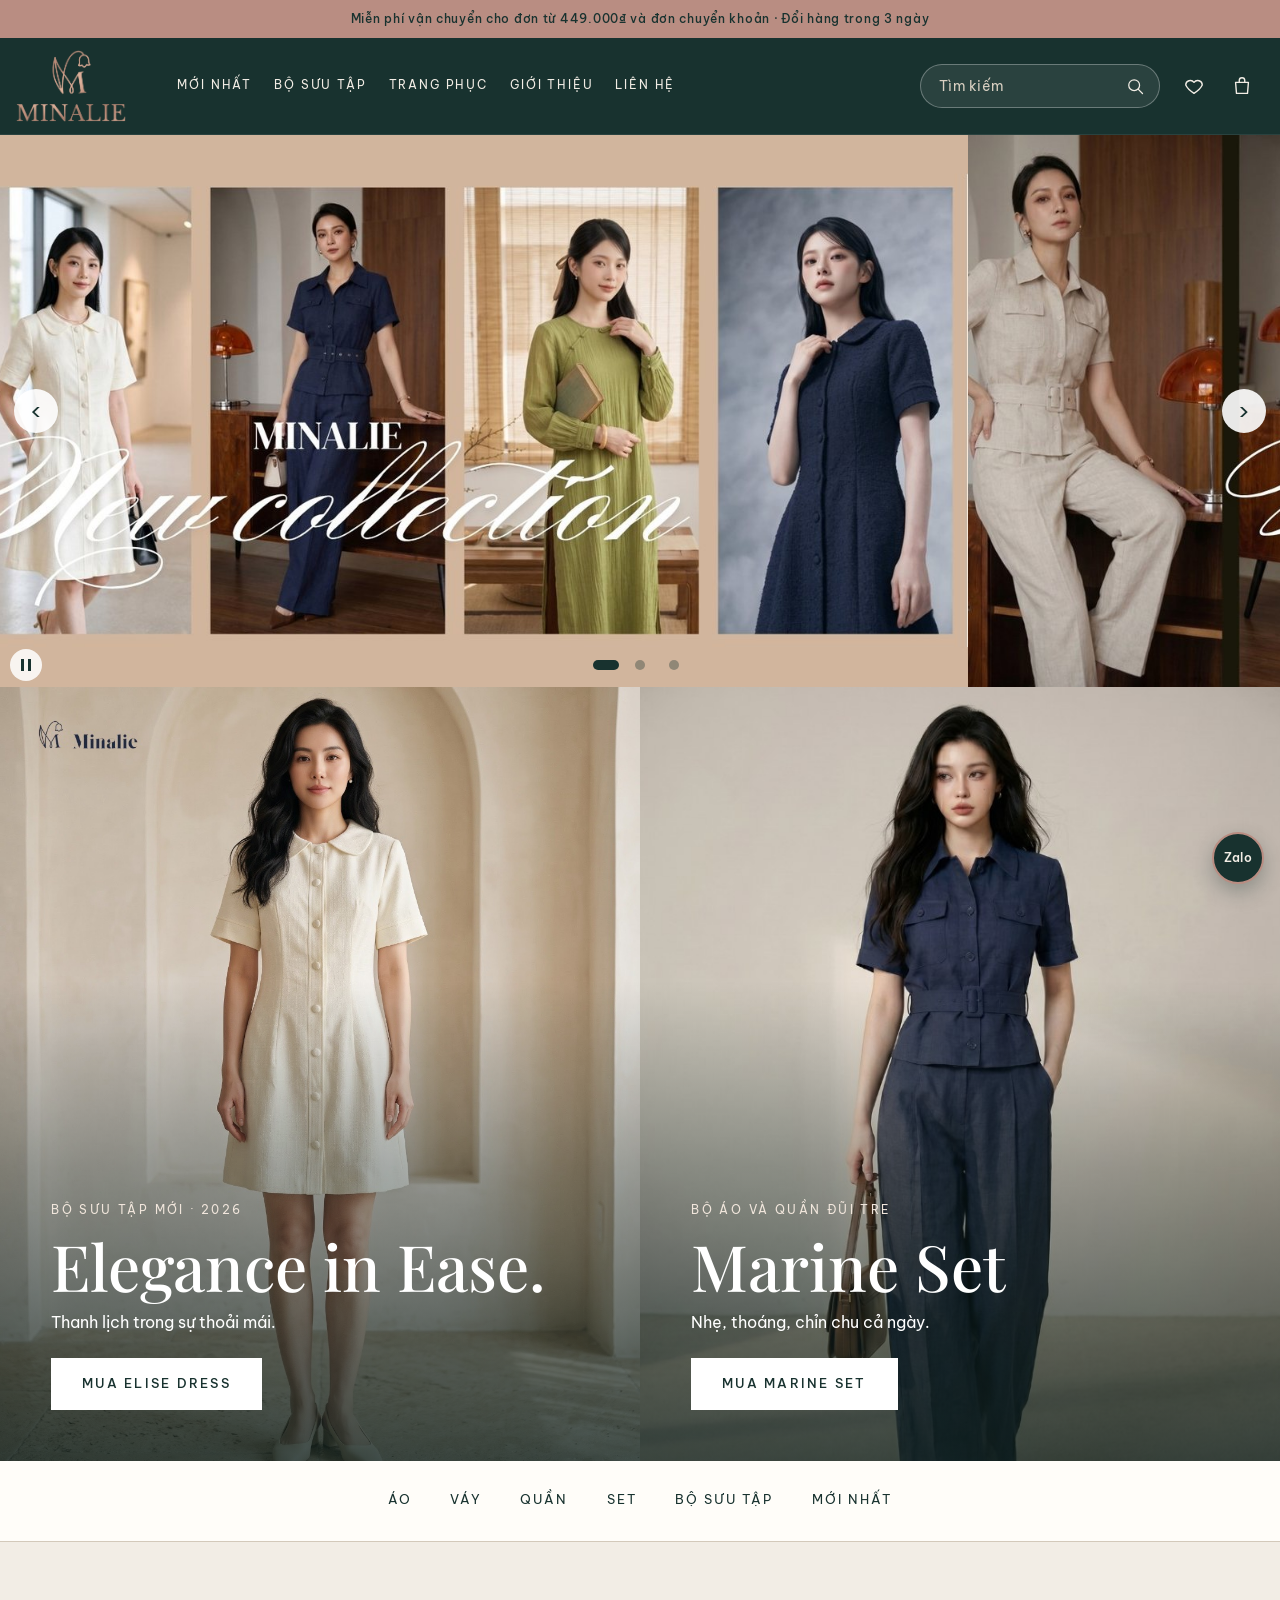
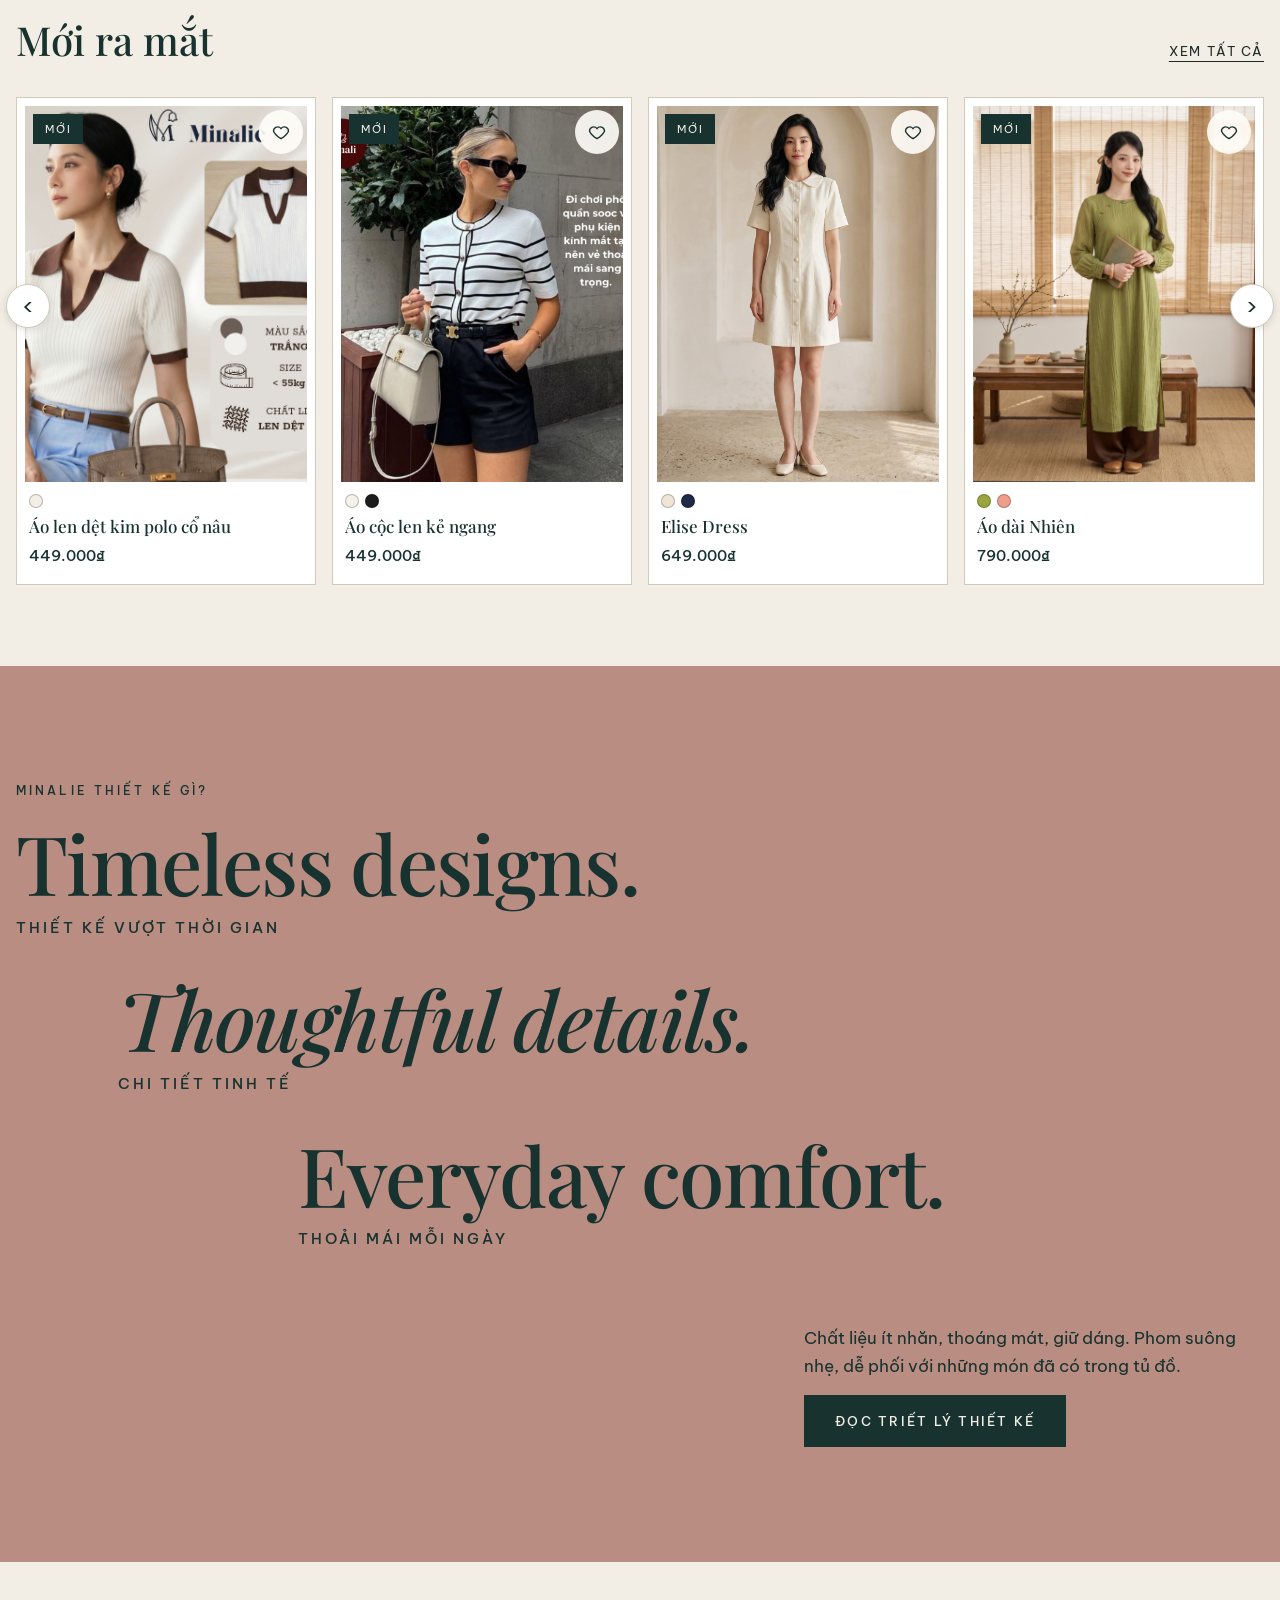
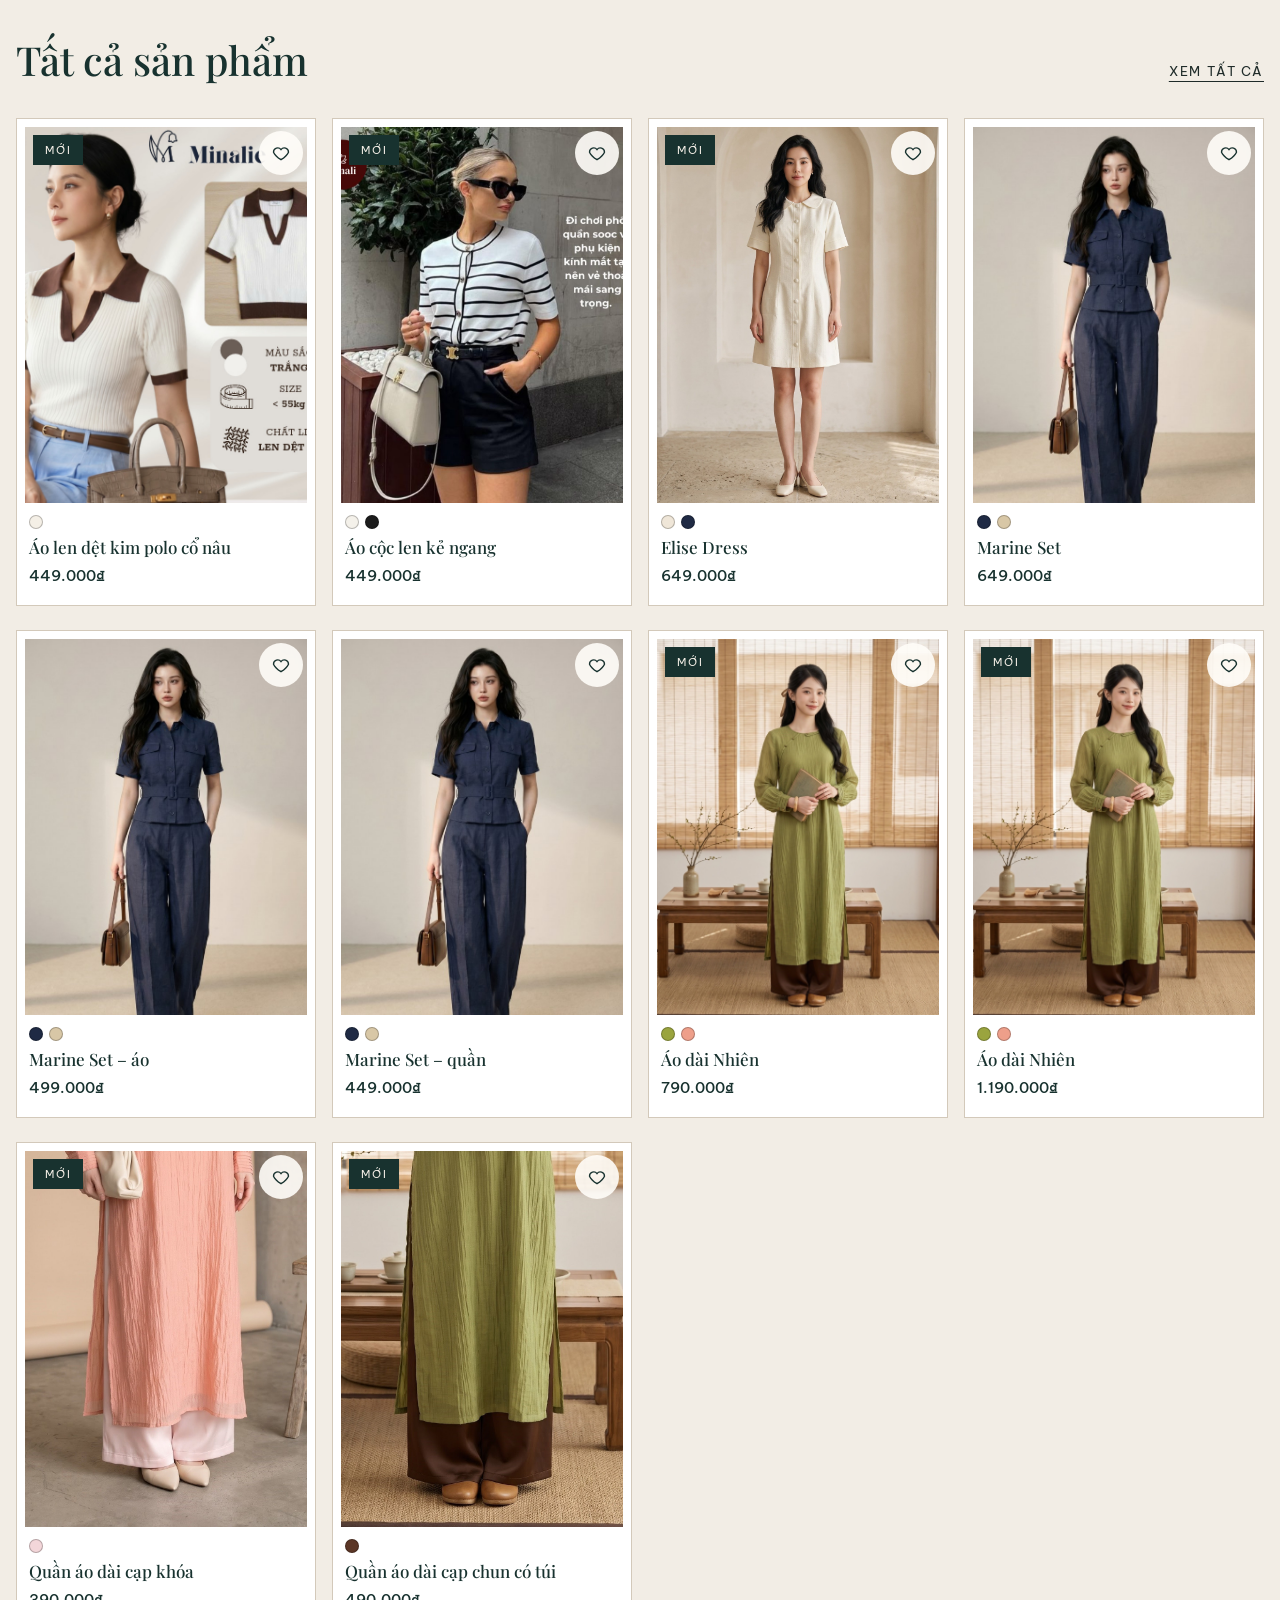
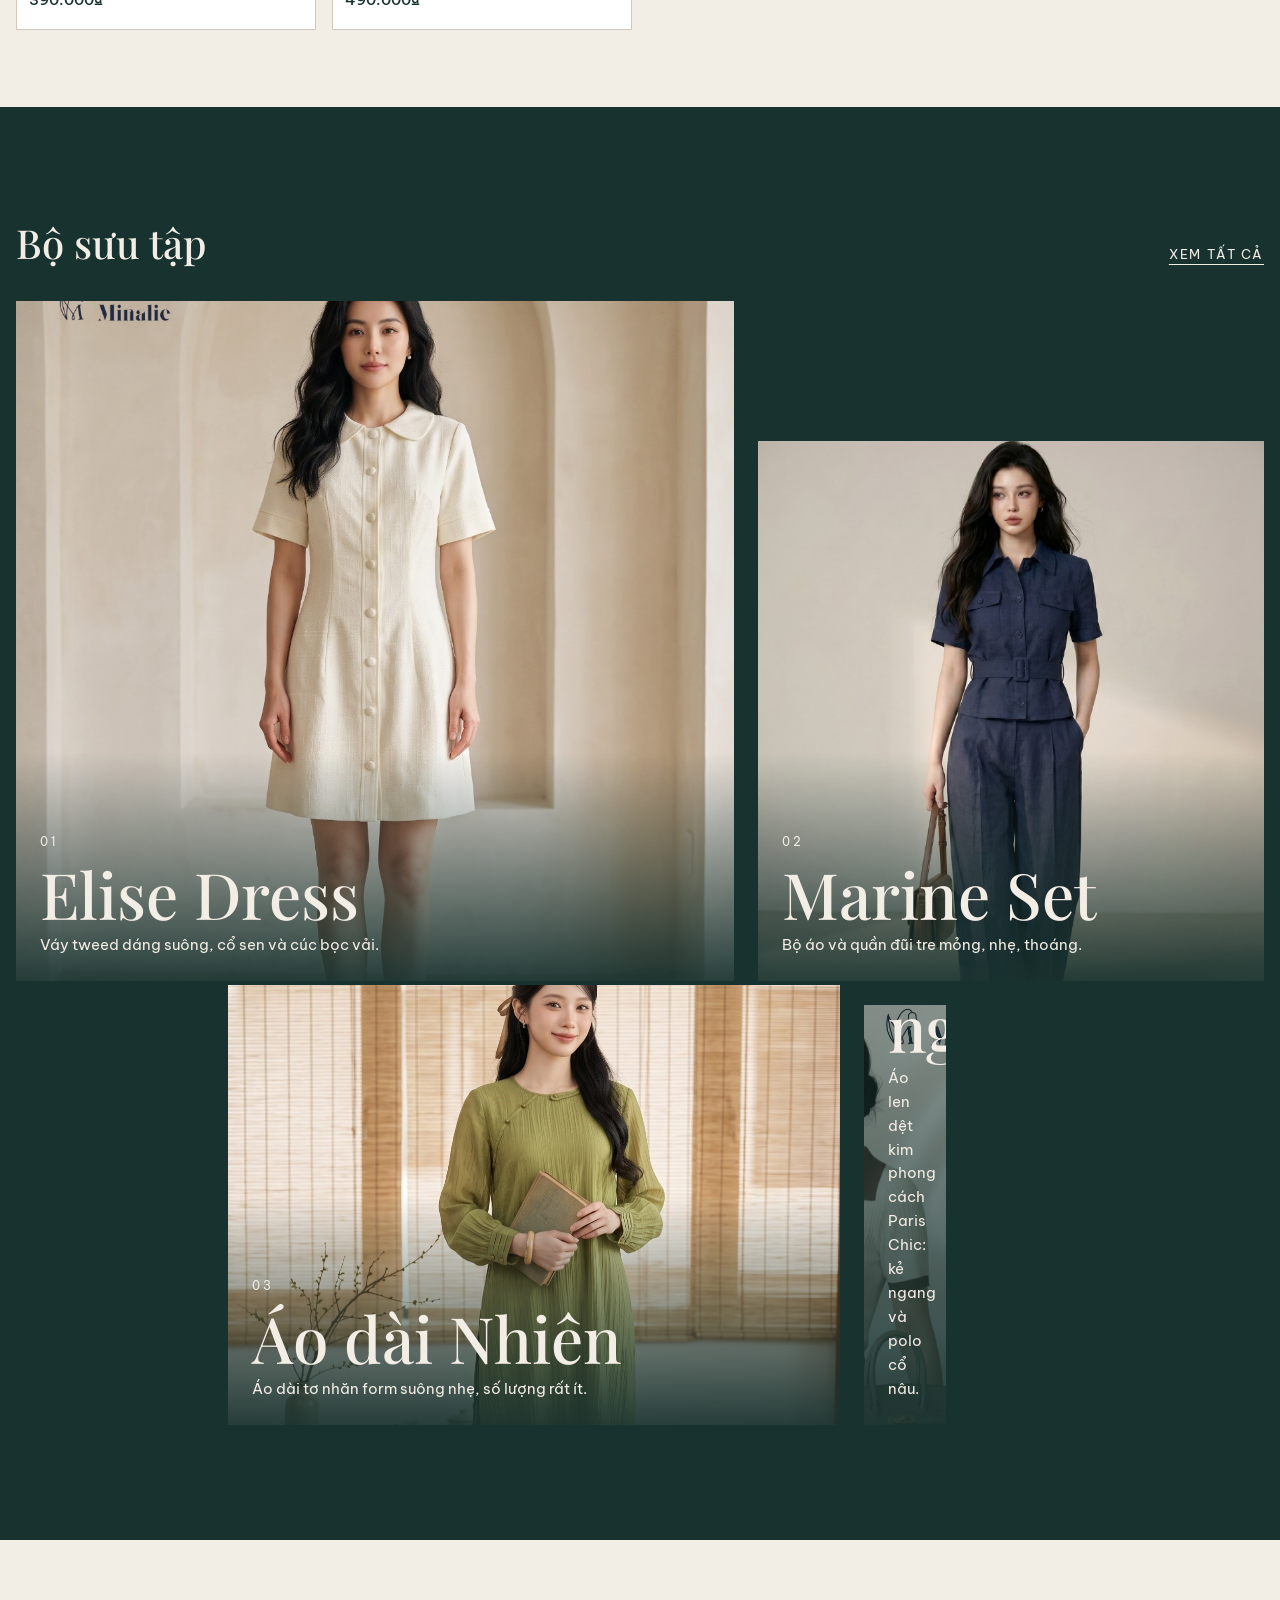
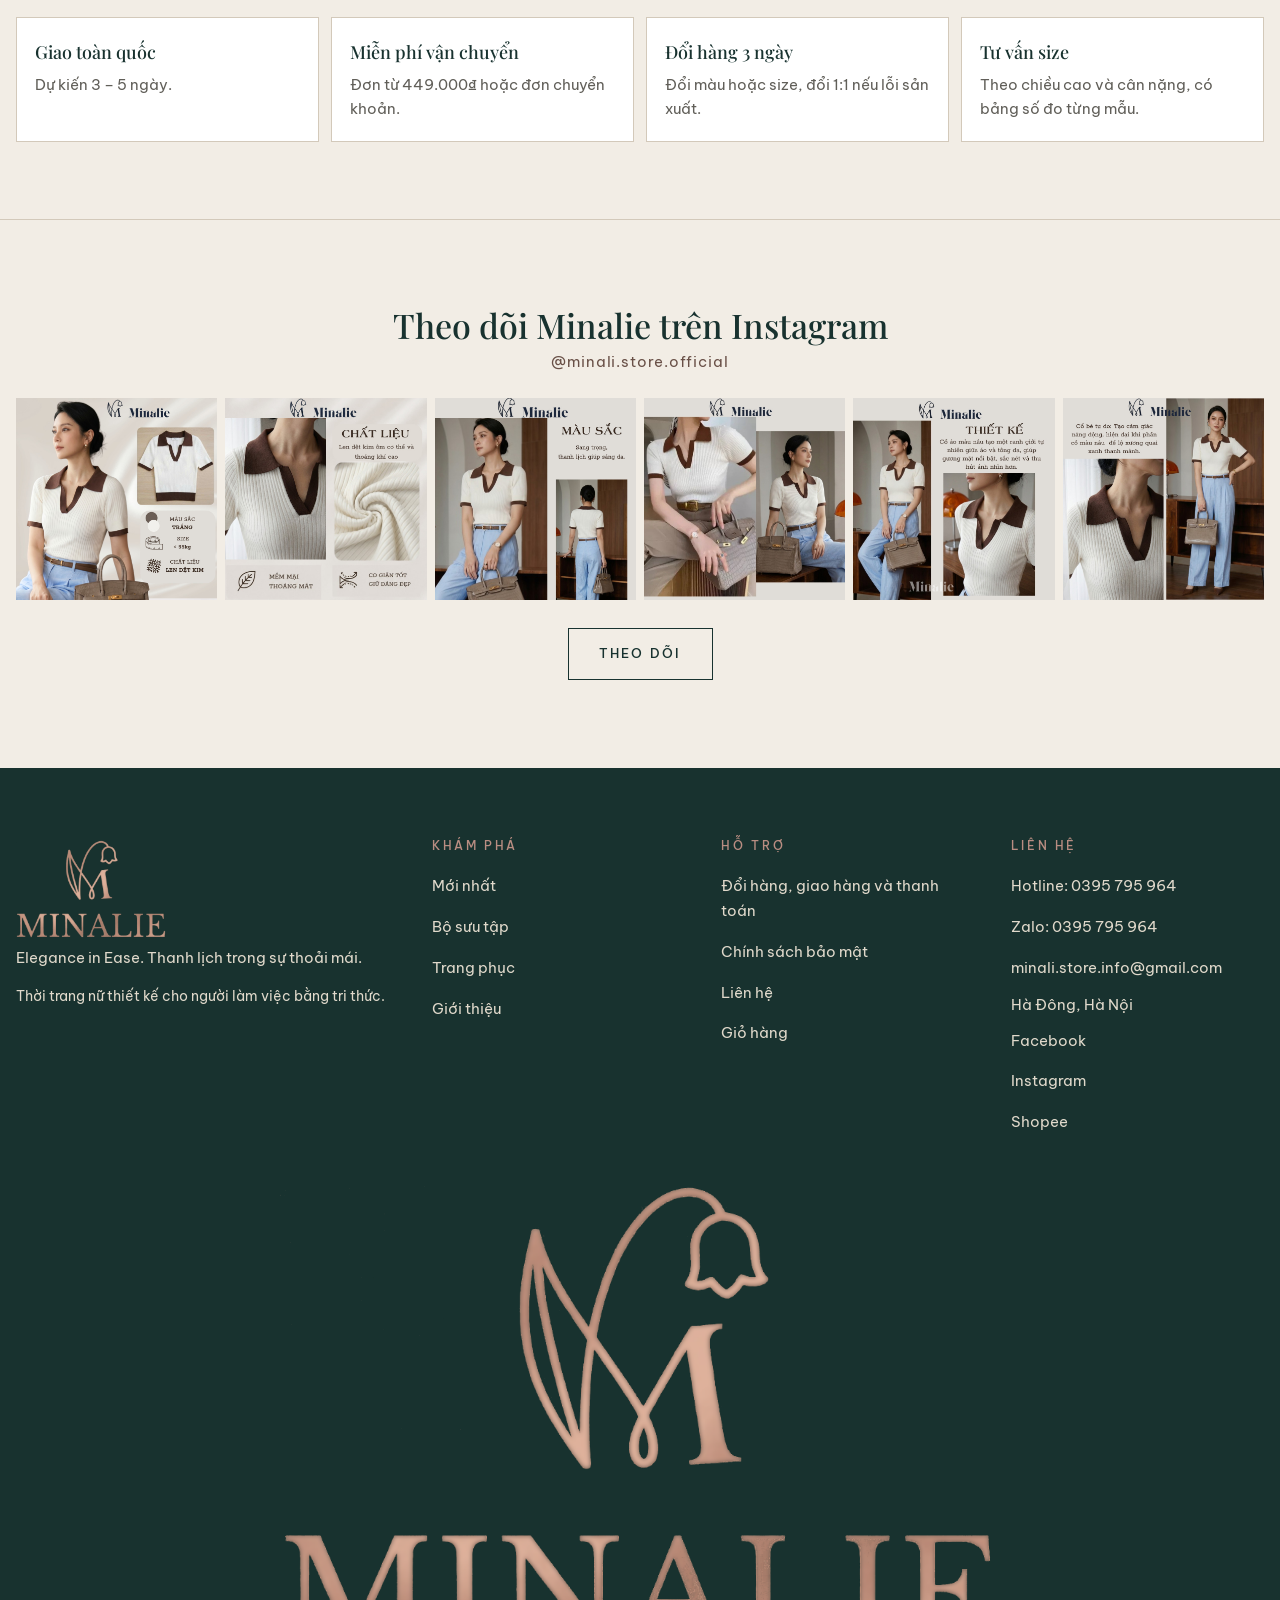
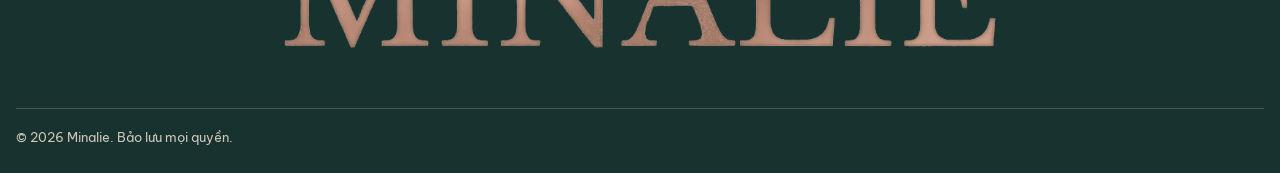
==== commit f2491328: "Add pose and close-up Brand Muse 1 images to Elise navy Co-Authored-By: Claude Sonnet 5.5 <noreply@a" ====
--- a/index.html
+++ b/index.html
@@ -16,7 +16,7 @@
 <div id="site-header"></div>
 <main id="app"><noscript><p style="padding:48px 16px;text-align:center">Vui lòng bật JavaScript để xem trang này.</p></noscript></main>
 <div id="site-footer"></div>
-<script src="assets/js/data.js?v=43"></script>
+<script src="assets/js/data.js?v=44"></script>
 <script src="assets/js/app.js?v=41"></script>
 </body>
 </html>
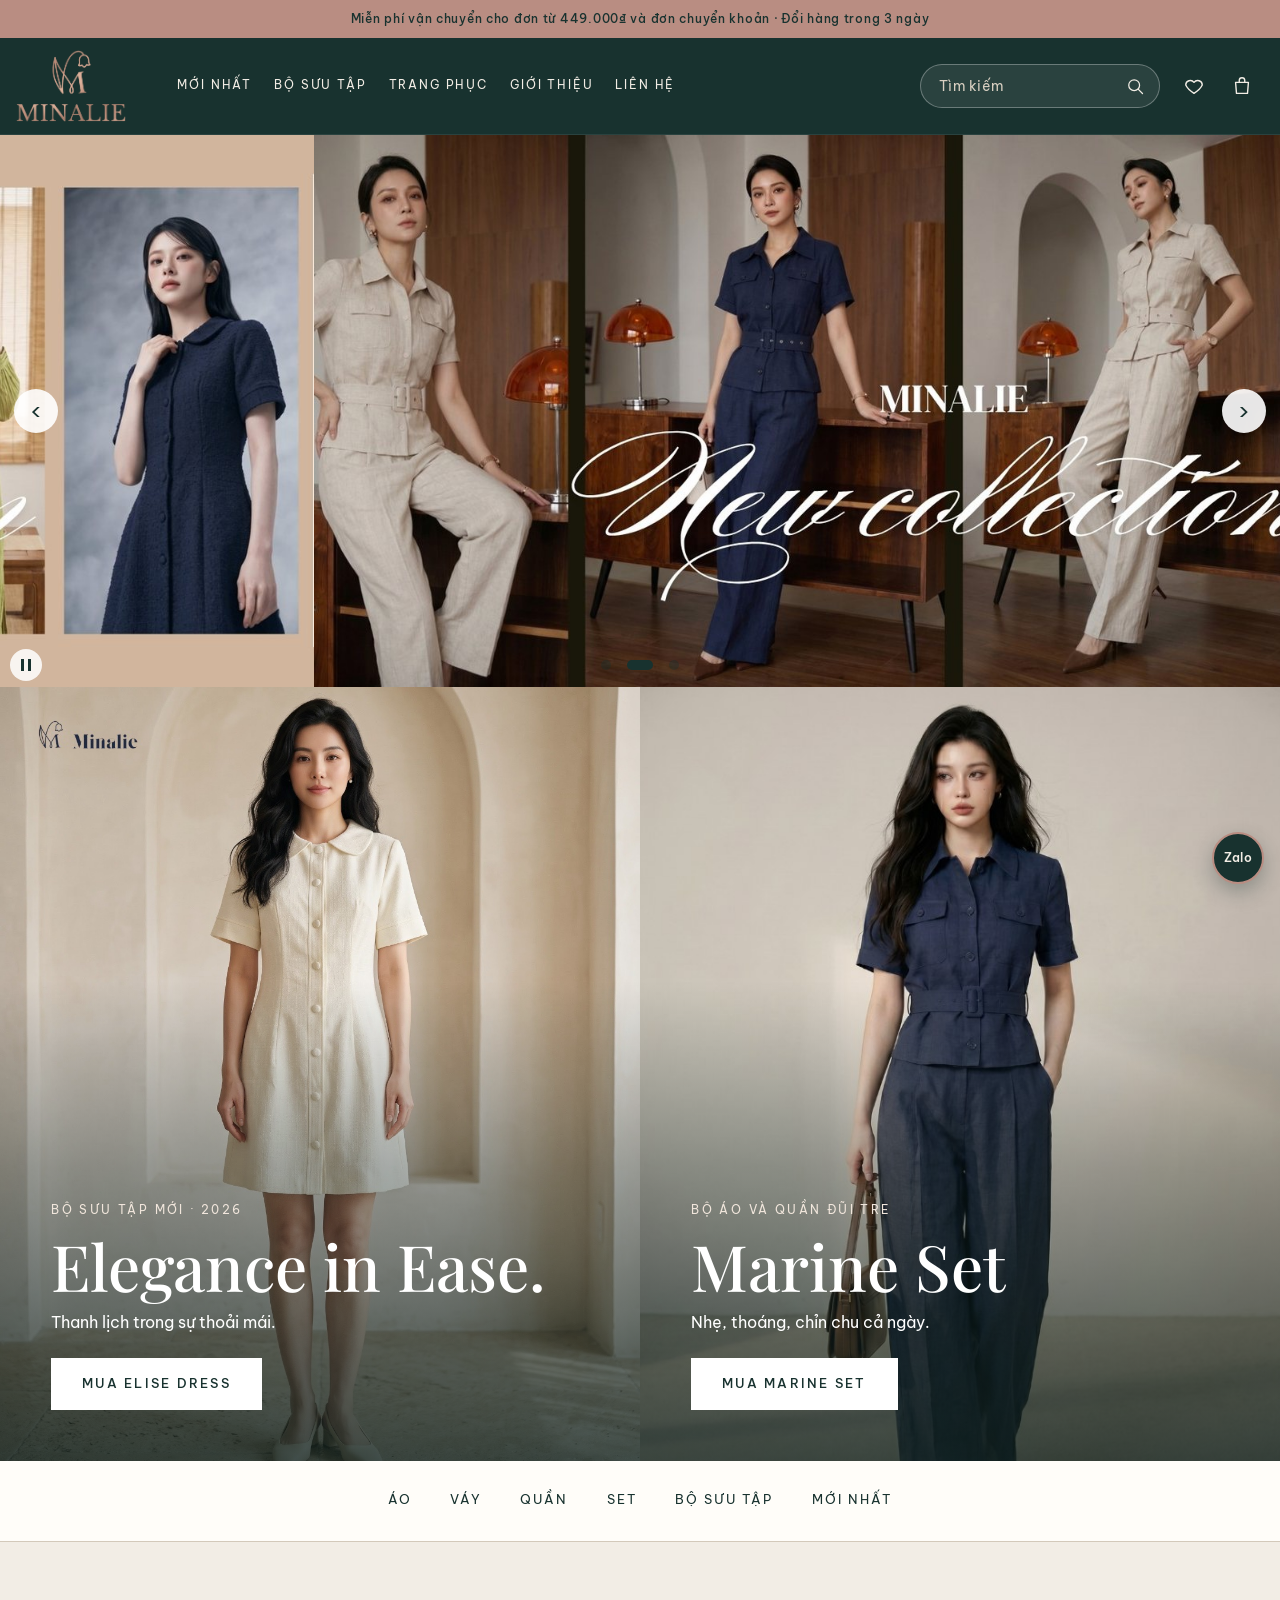
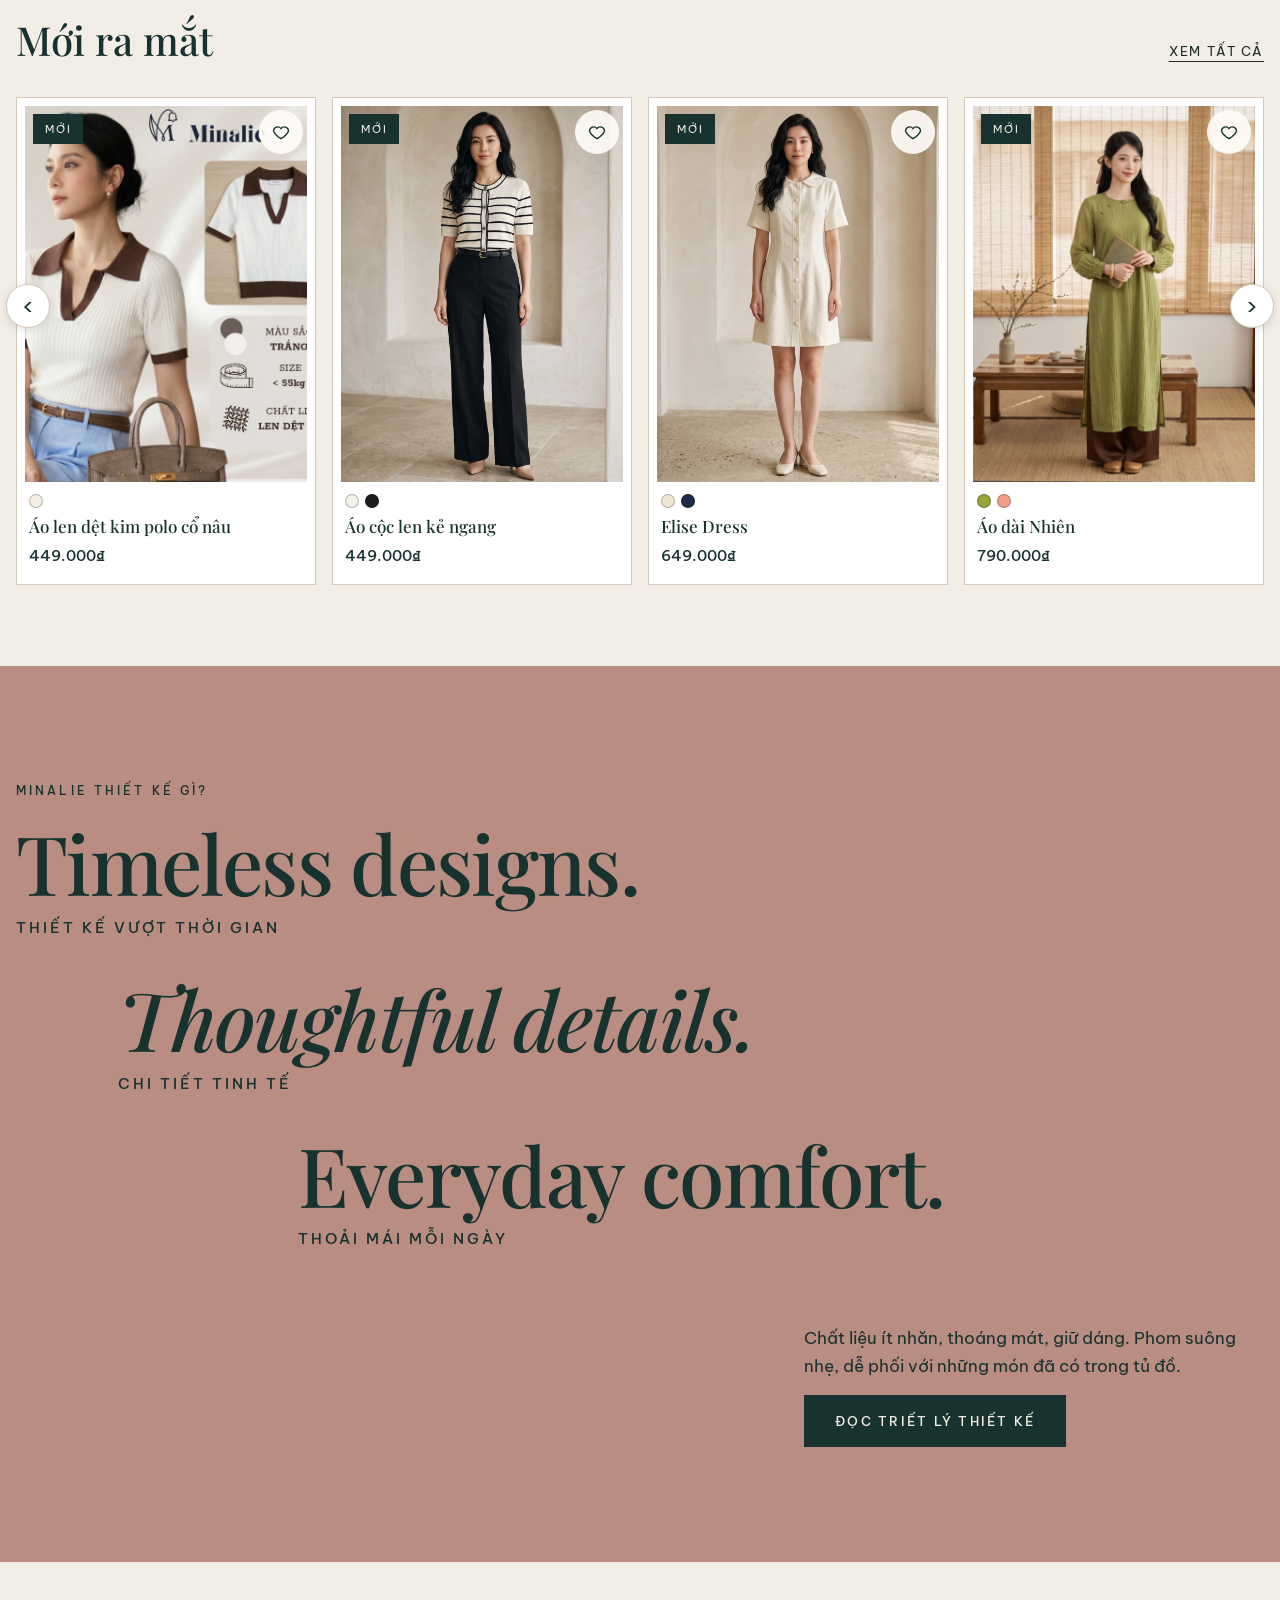
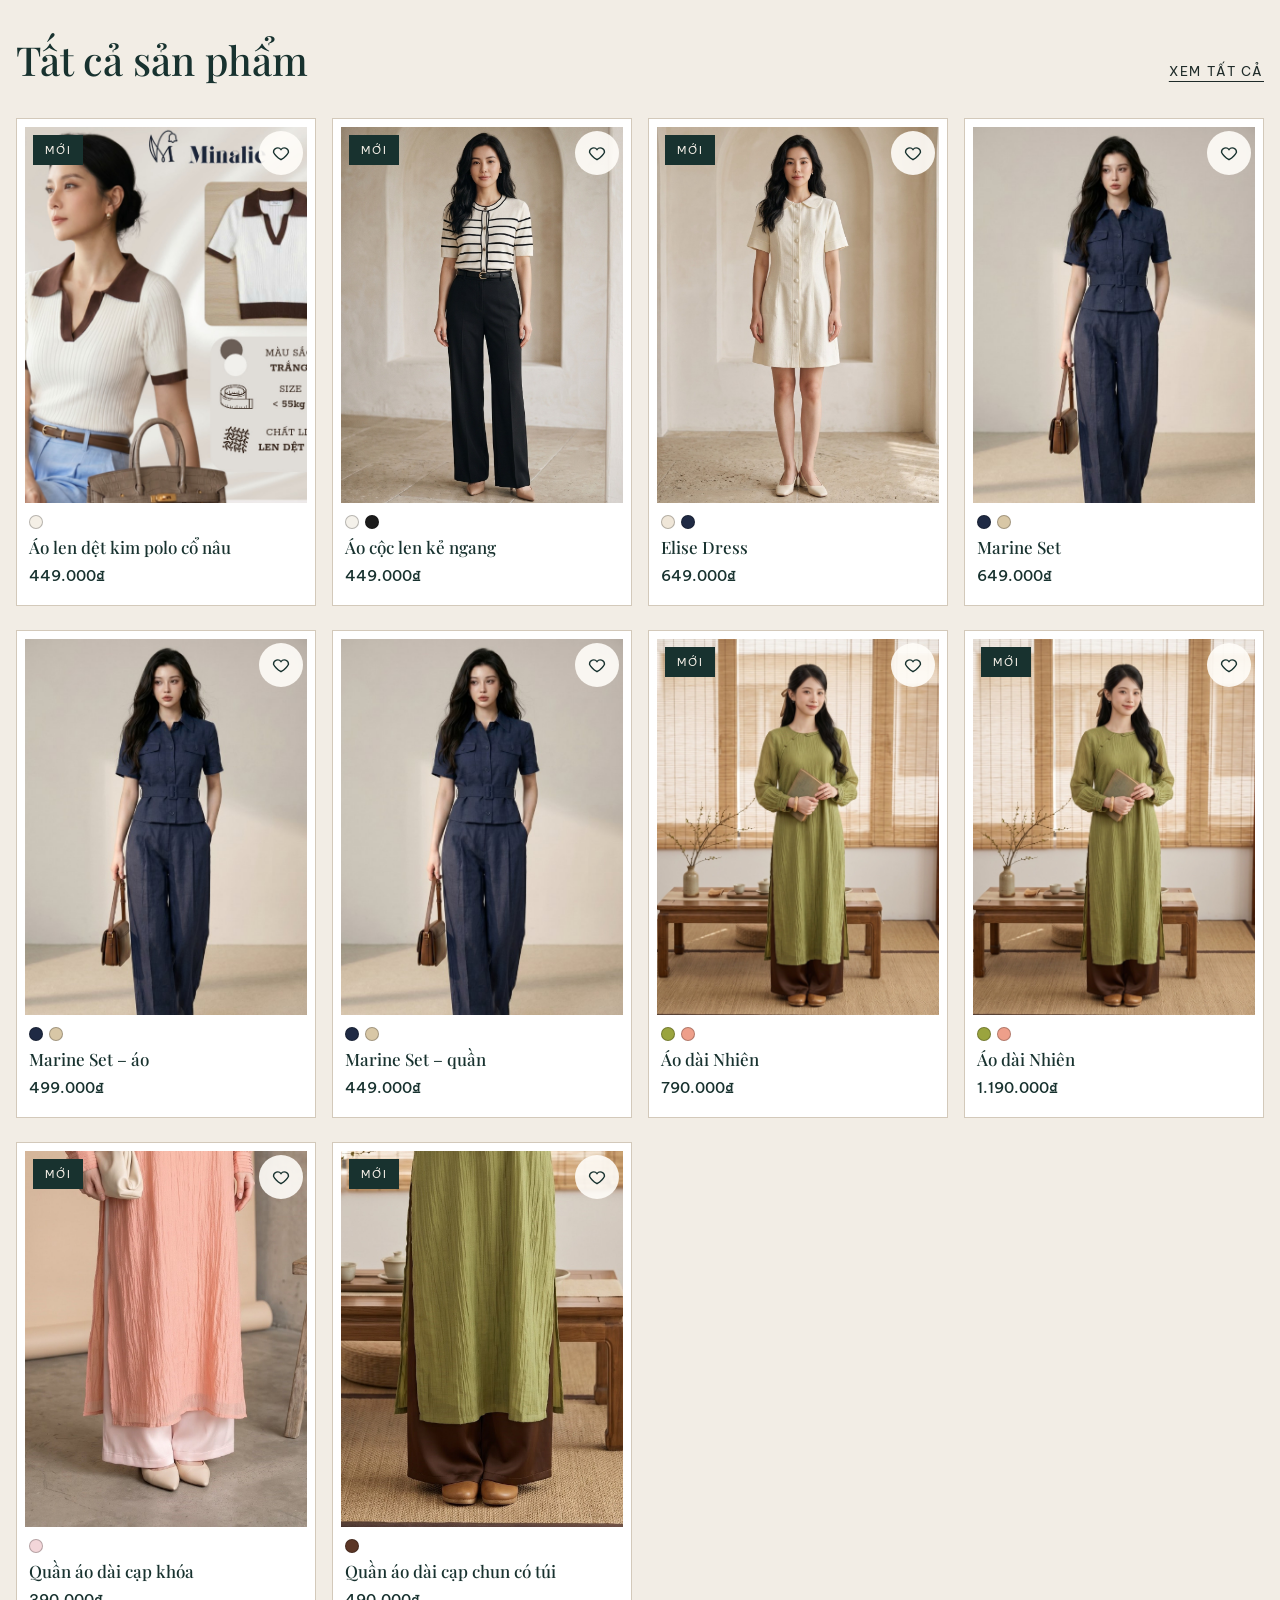
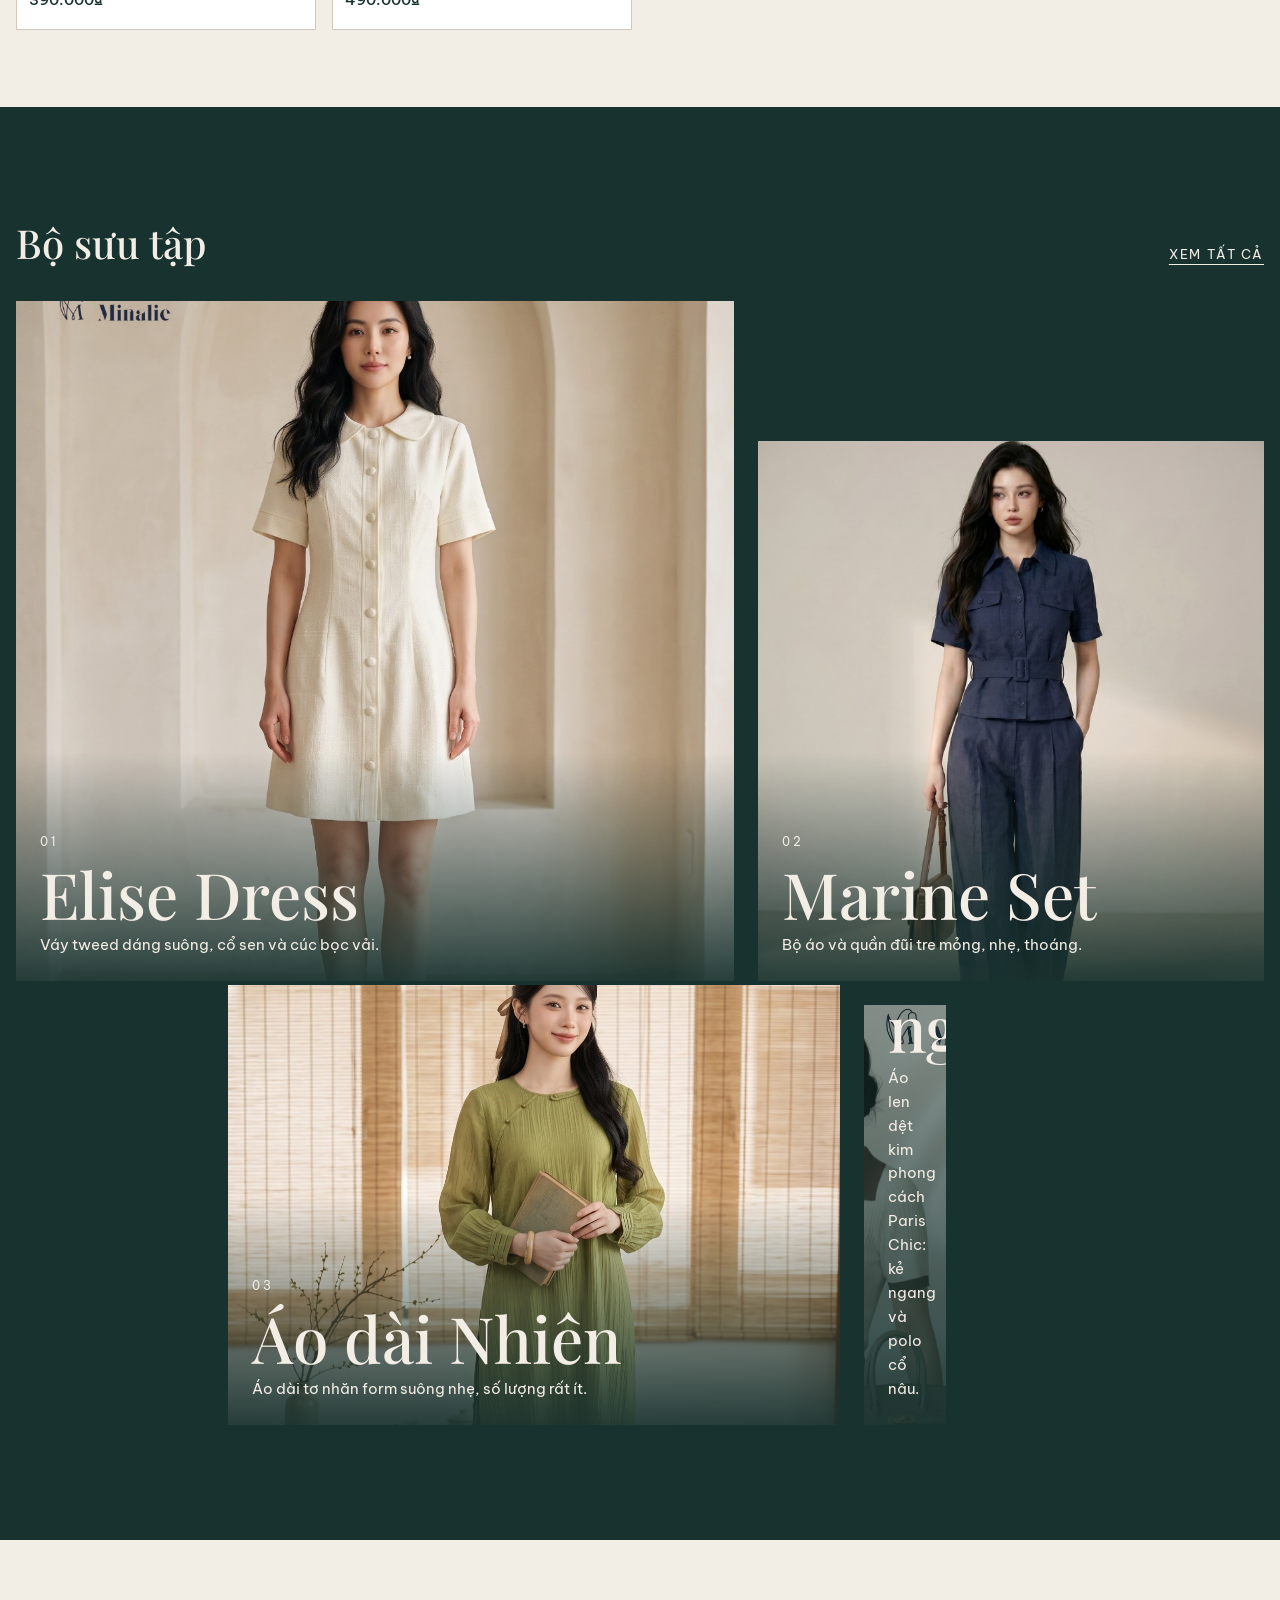
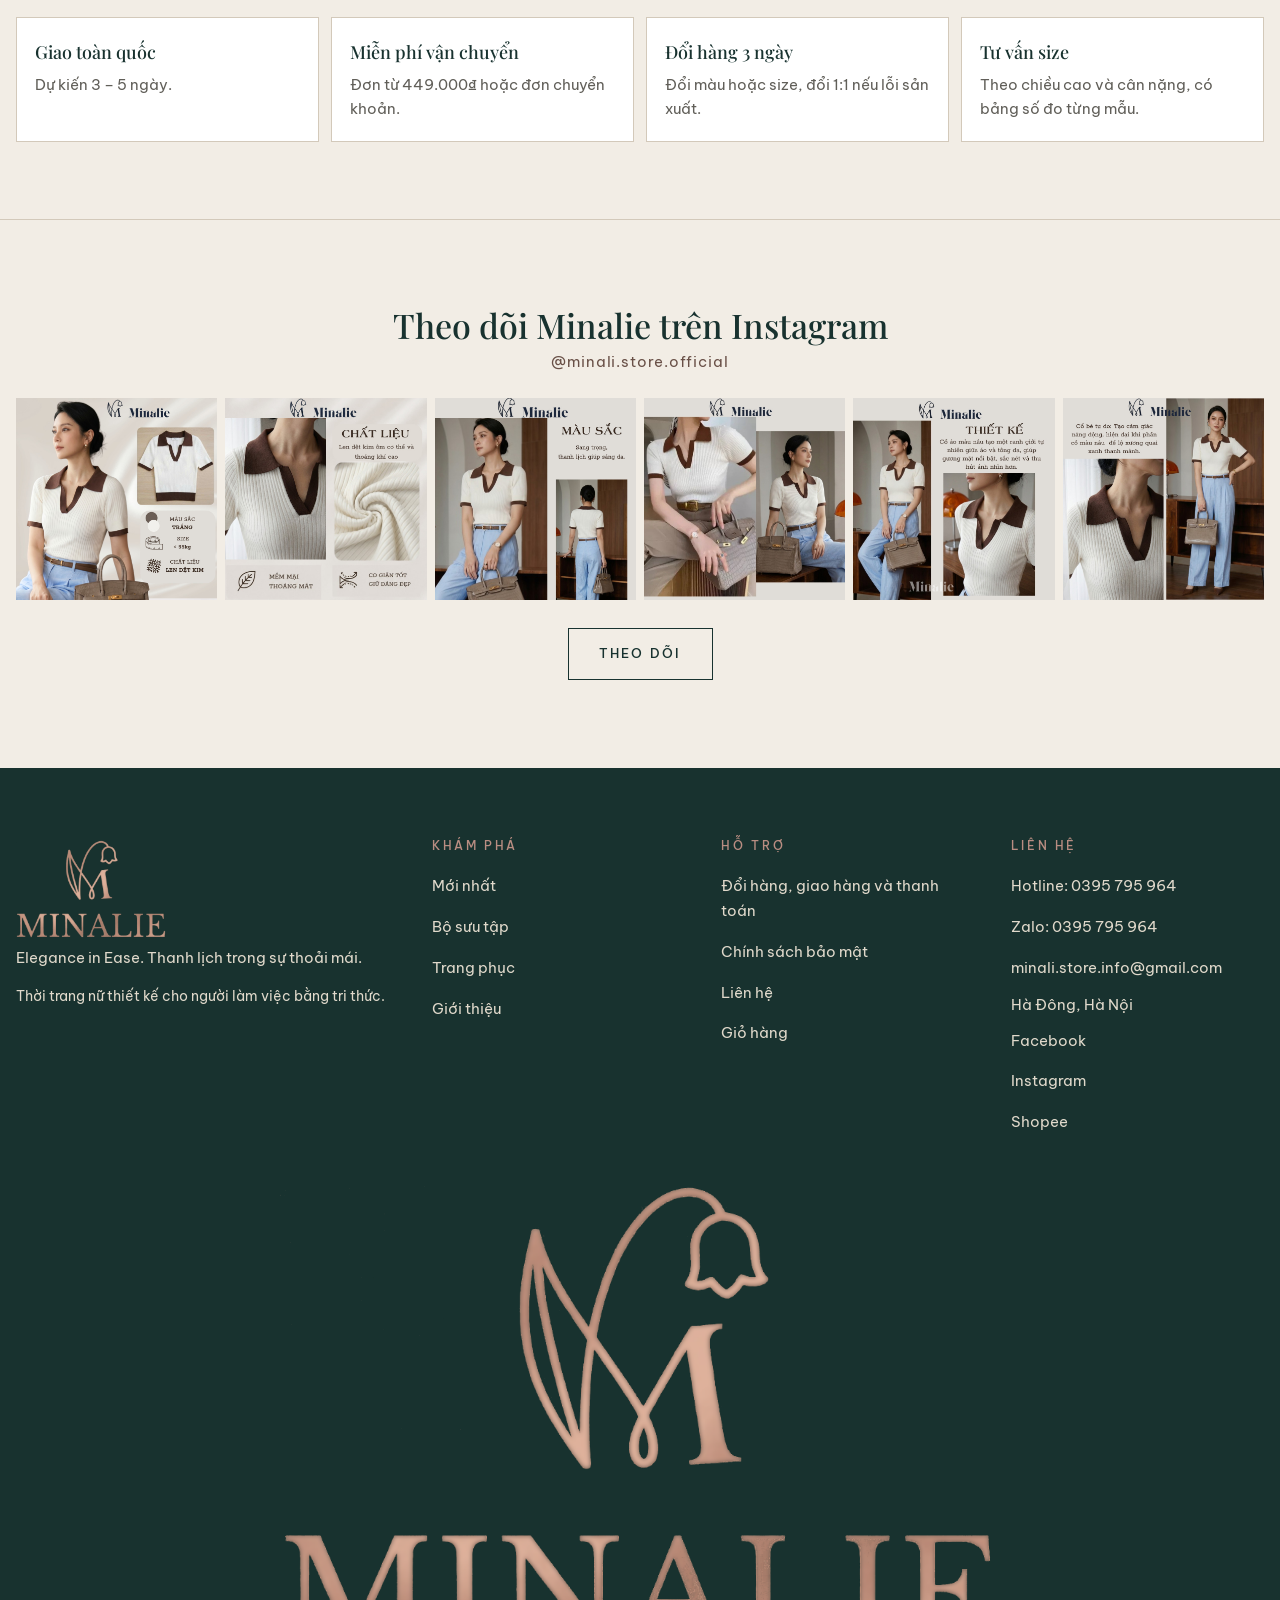
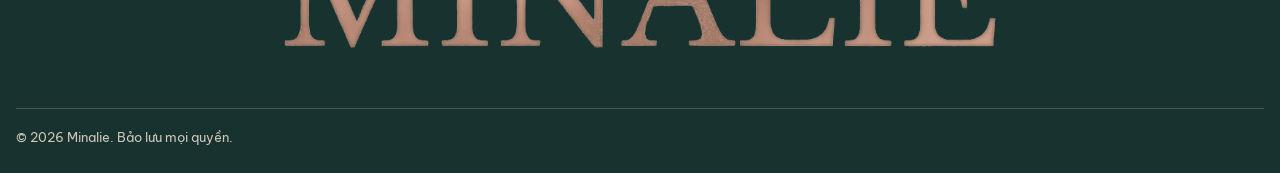
==== commit c2e4cac9: "Replace striped knit top images with Brand Muse 1 photos (3 per color) Co-Authored-By: Claude Sonnet" ====
--- a/index.html
+++ b/index.html
@@ -16,7 +16,7 @@
 <div id="site-header"></div>
 <main id="app"><noscript><p style="padding:48px 16px;text-align:center">Vui lòng bật JavaScript để xem trang này.</p></noscript></main>
 <div id="site-footer"></div>
-<script src="assets/js/data.js?v=44"></script>
+<script src="assets/js/data.js?v=45"></script>
 <script src="assets/js/app.js?v=41"></script>
 </body>
 </html>
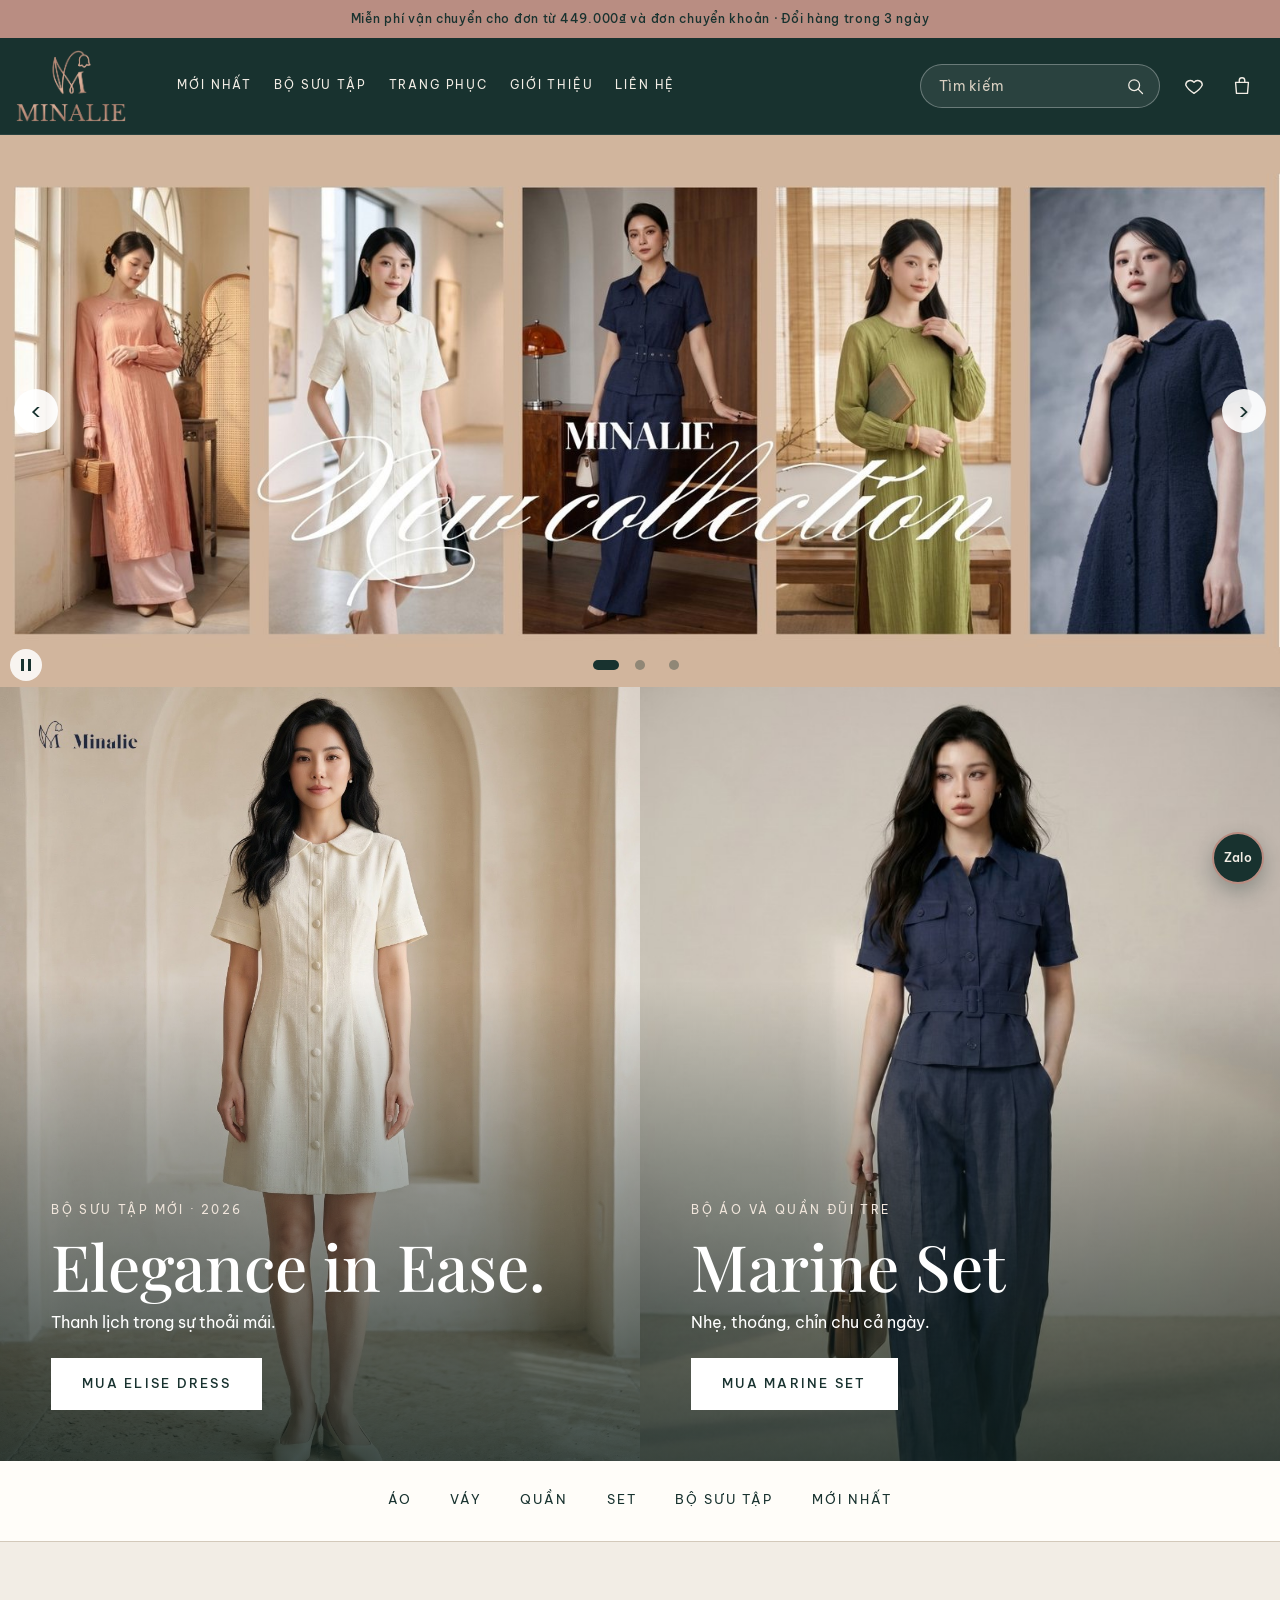
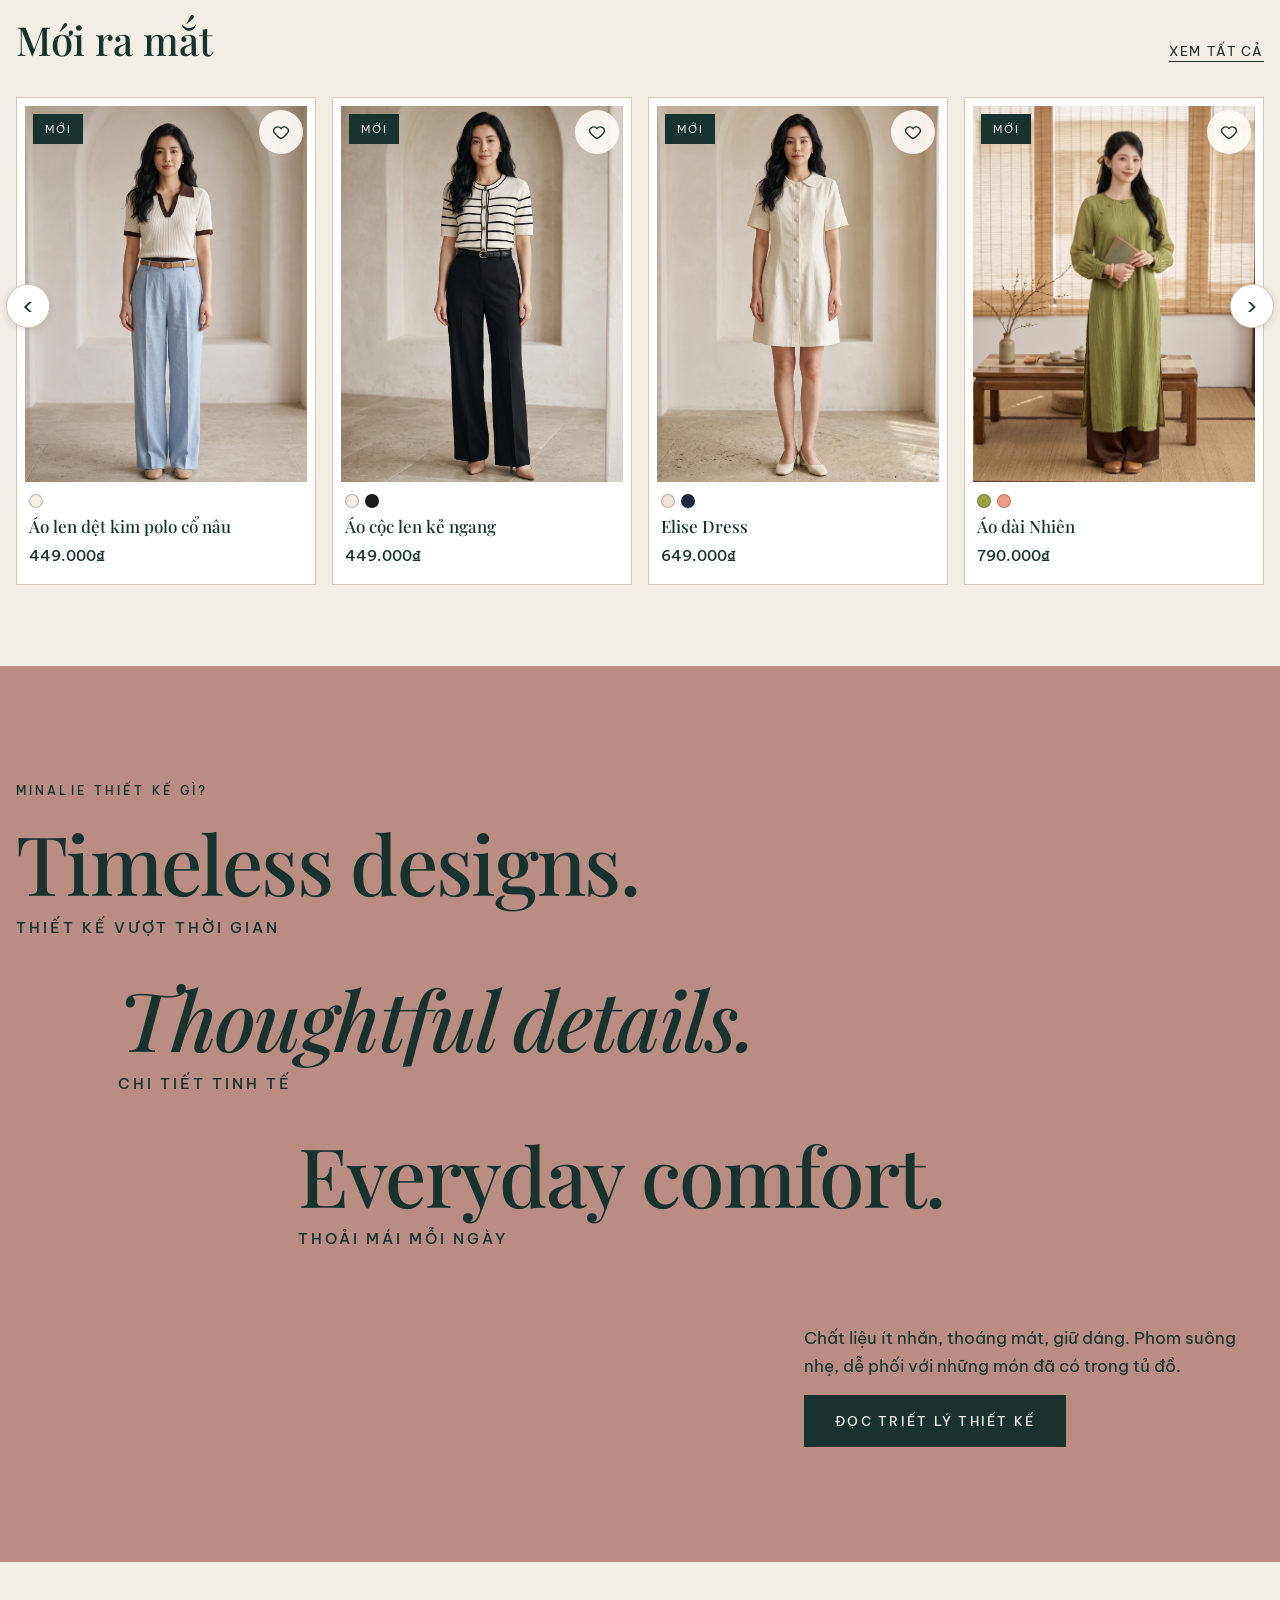
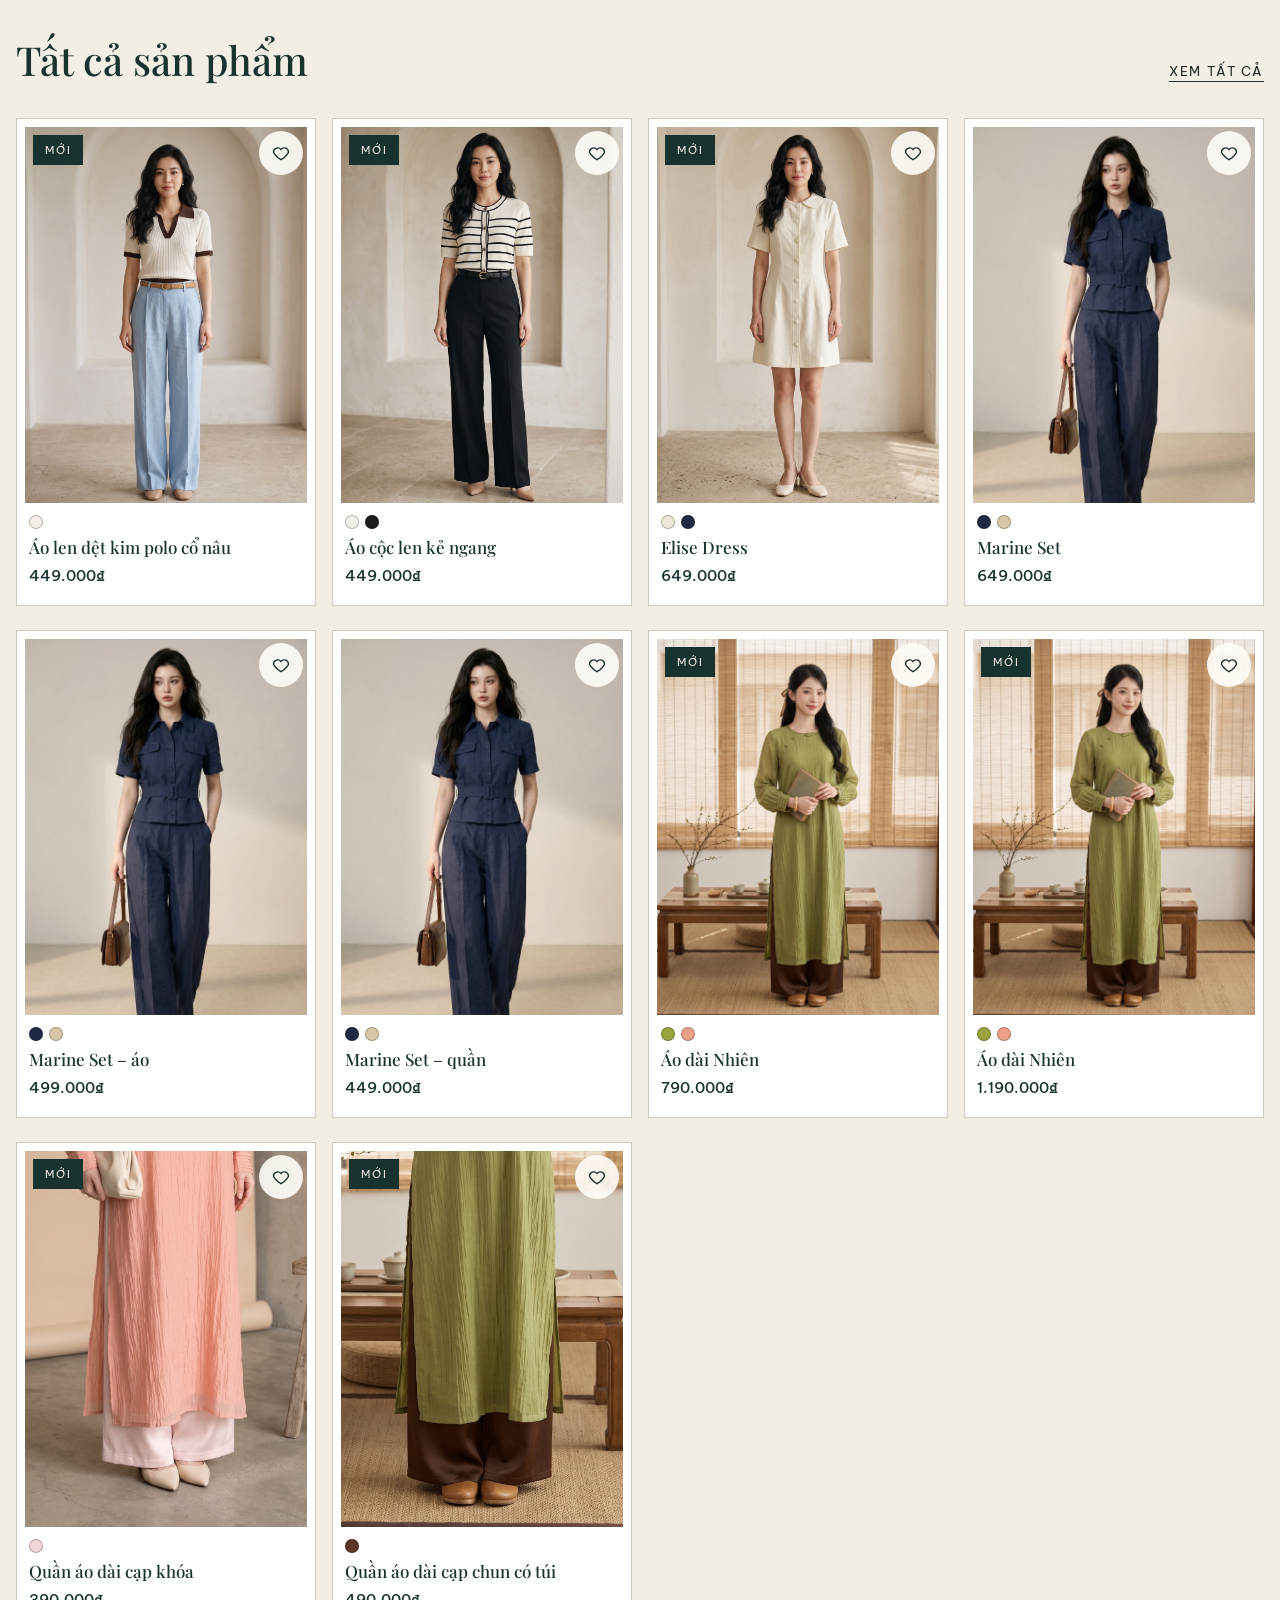
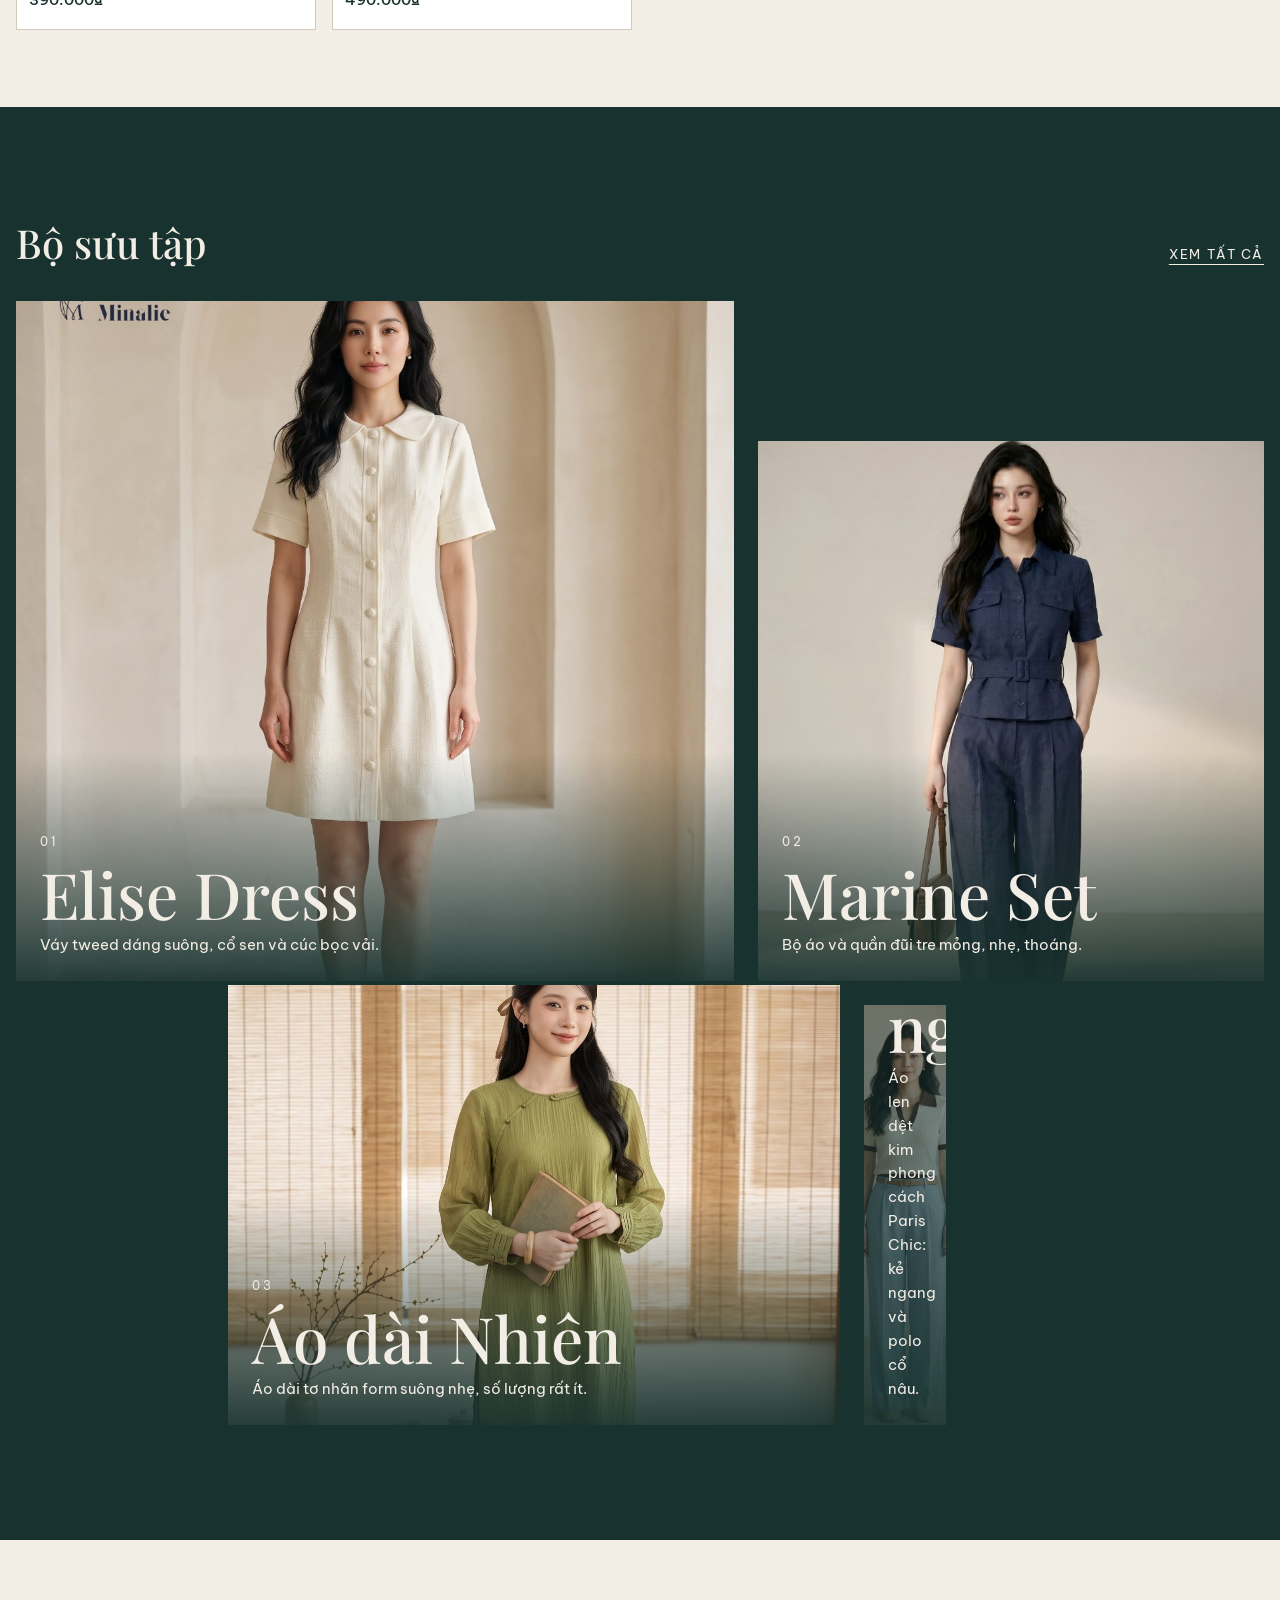
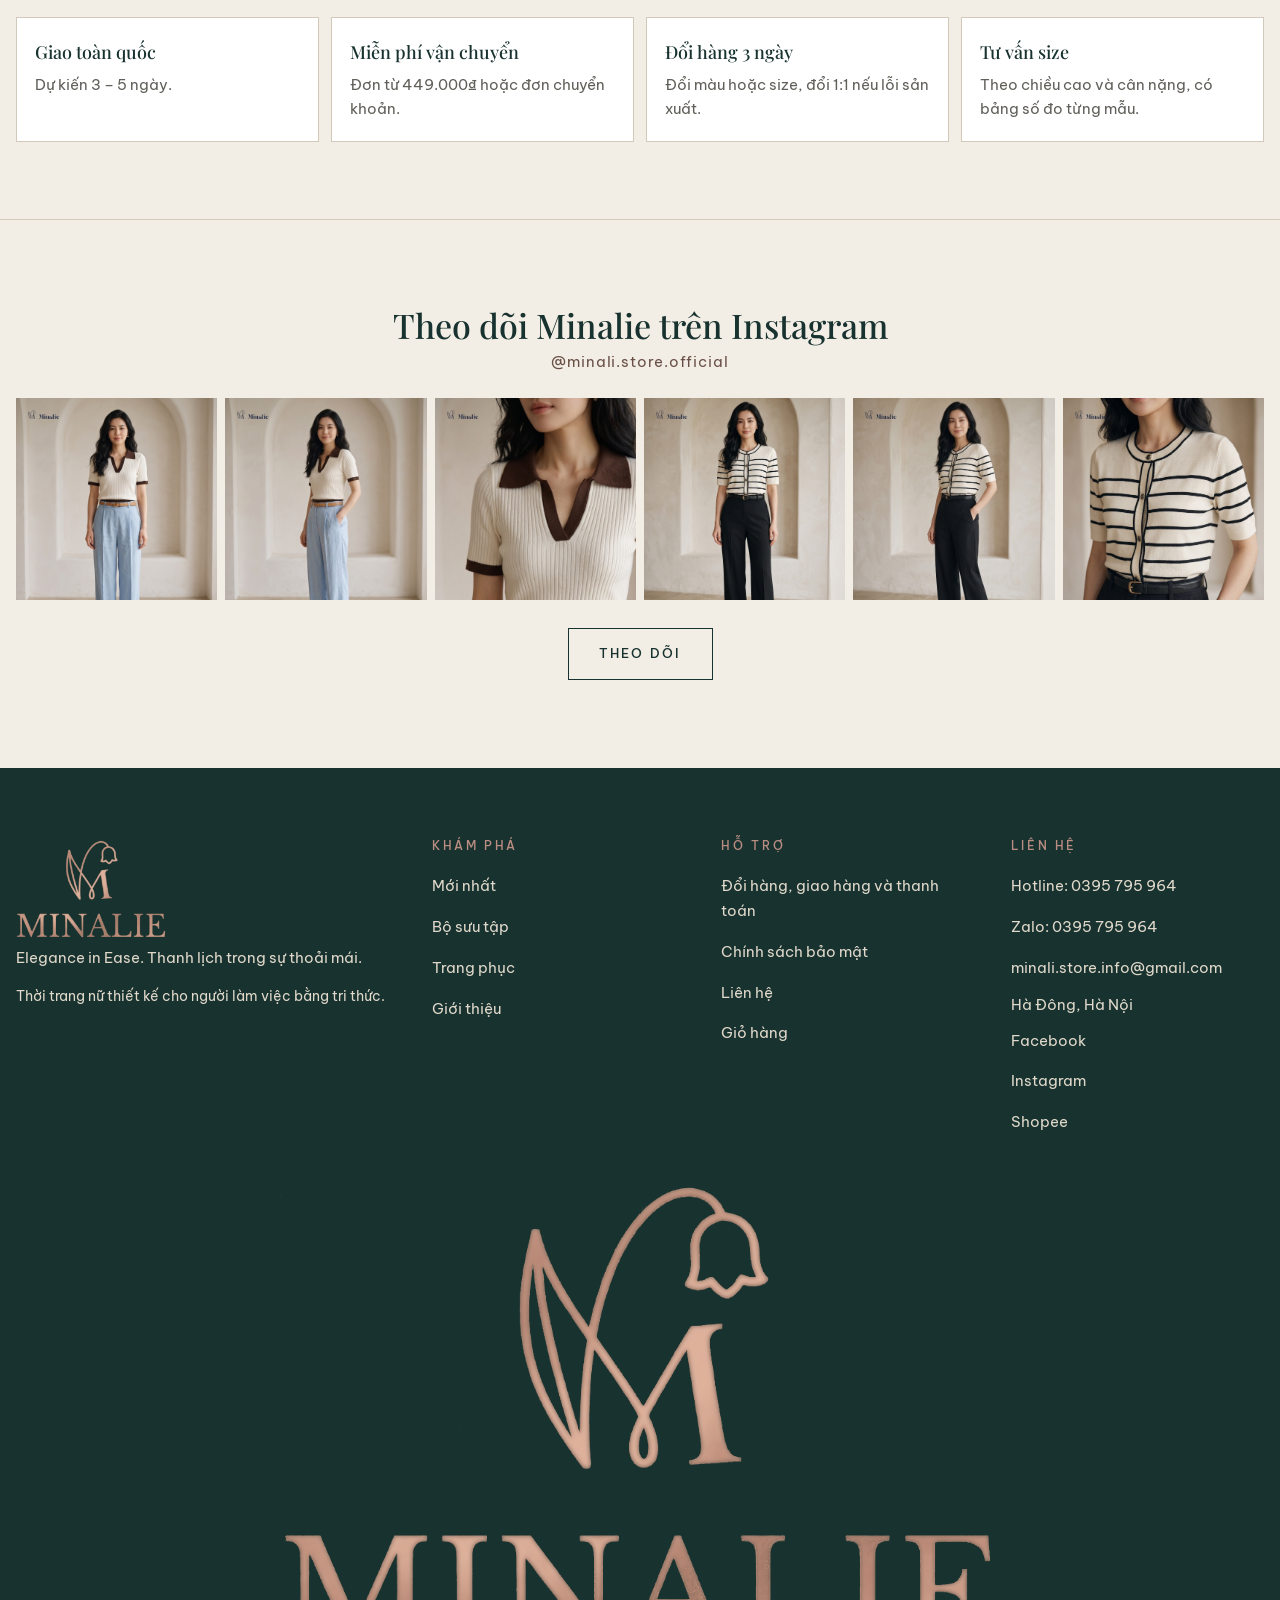
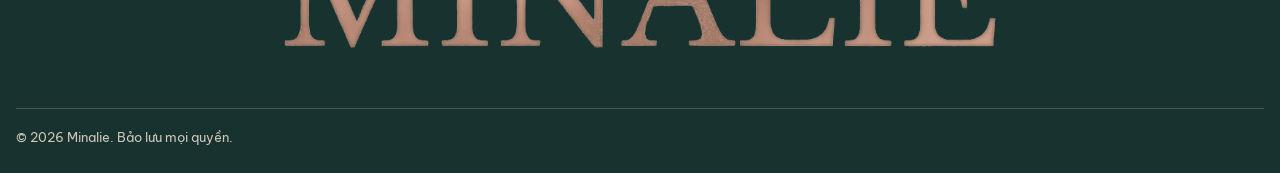
==== commit 4bcc2d8d: "Replace polo knit top images with Brand Muse 1 photos Co-Authored-By: Claude Sonnet 5.5 <noreply@ant" ====
--- a/index.html
+++ b/index.html
@@ -16,7 +16,7 @@
 <div id="site-header"></div>
 <main id="app"><noscript><p style="padding:48px 16px;text-align:center">Vui lòng bật JavaScript để xem trang này.</p></noscript></main>
 <div id="site-footer"></div>
-<script src="assets/js/data.js?v=45"></script>
+<script src="assets/js/data.js?v=46"></script>
 <script src="assets/js/app.js?v=41"></script>
 </body>
 </html>
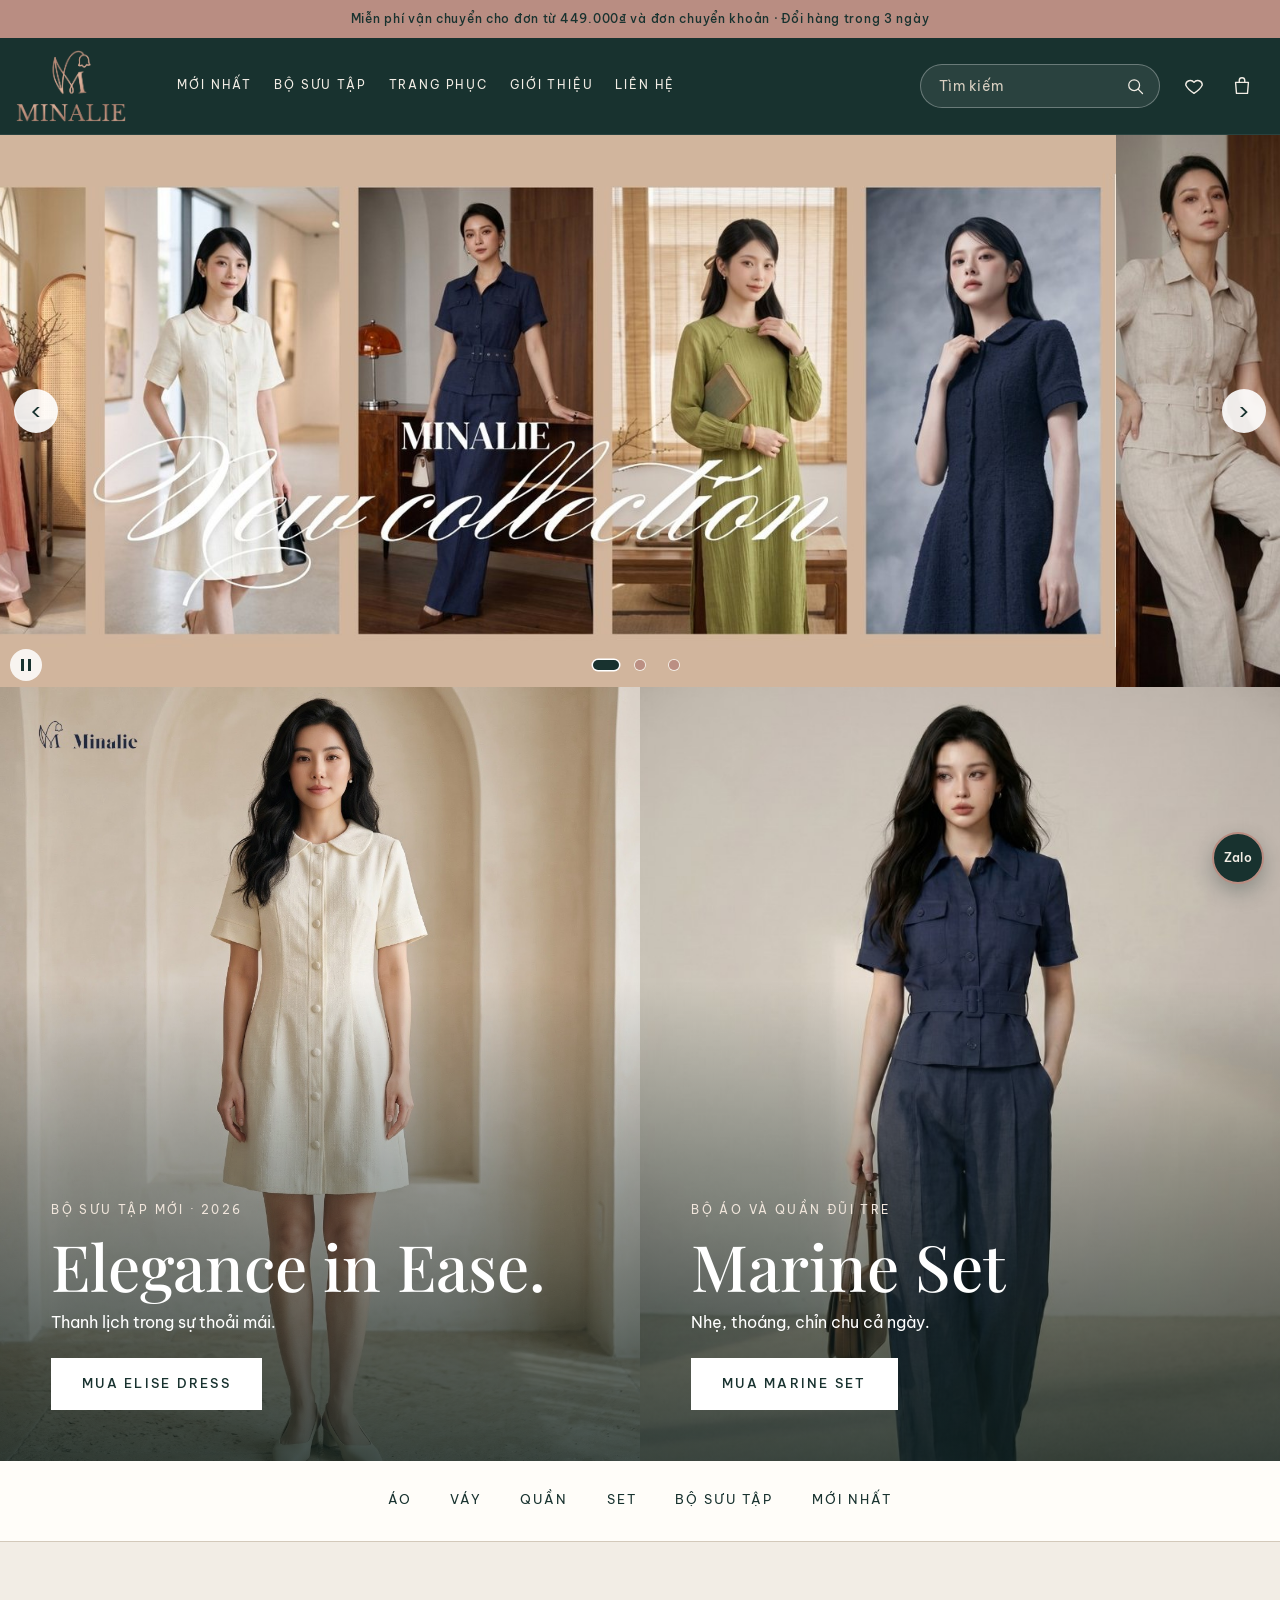
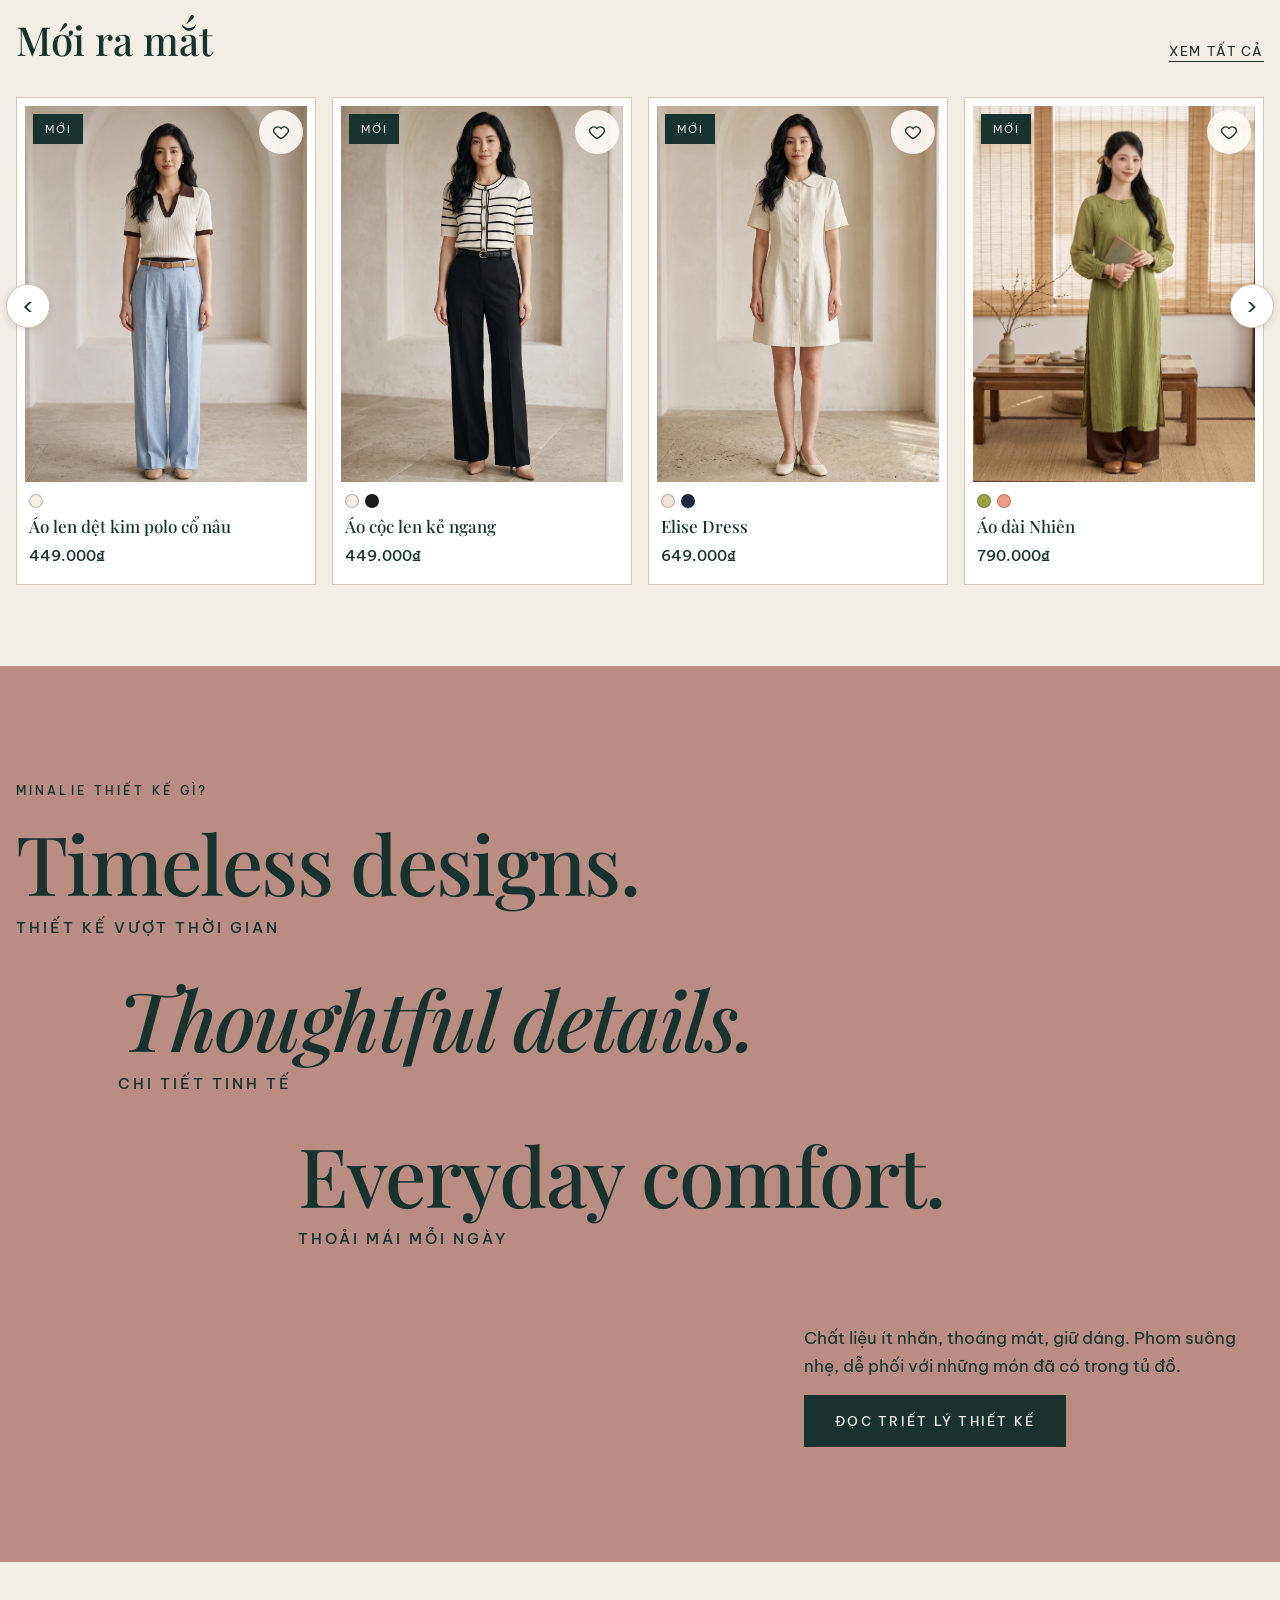
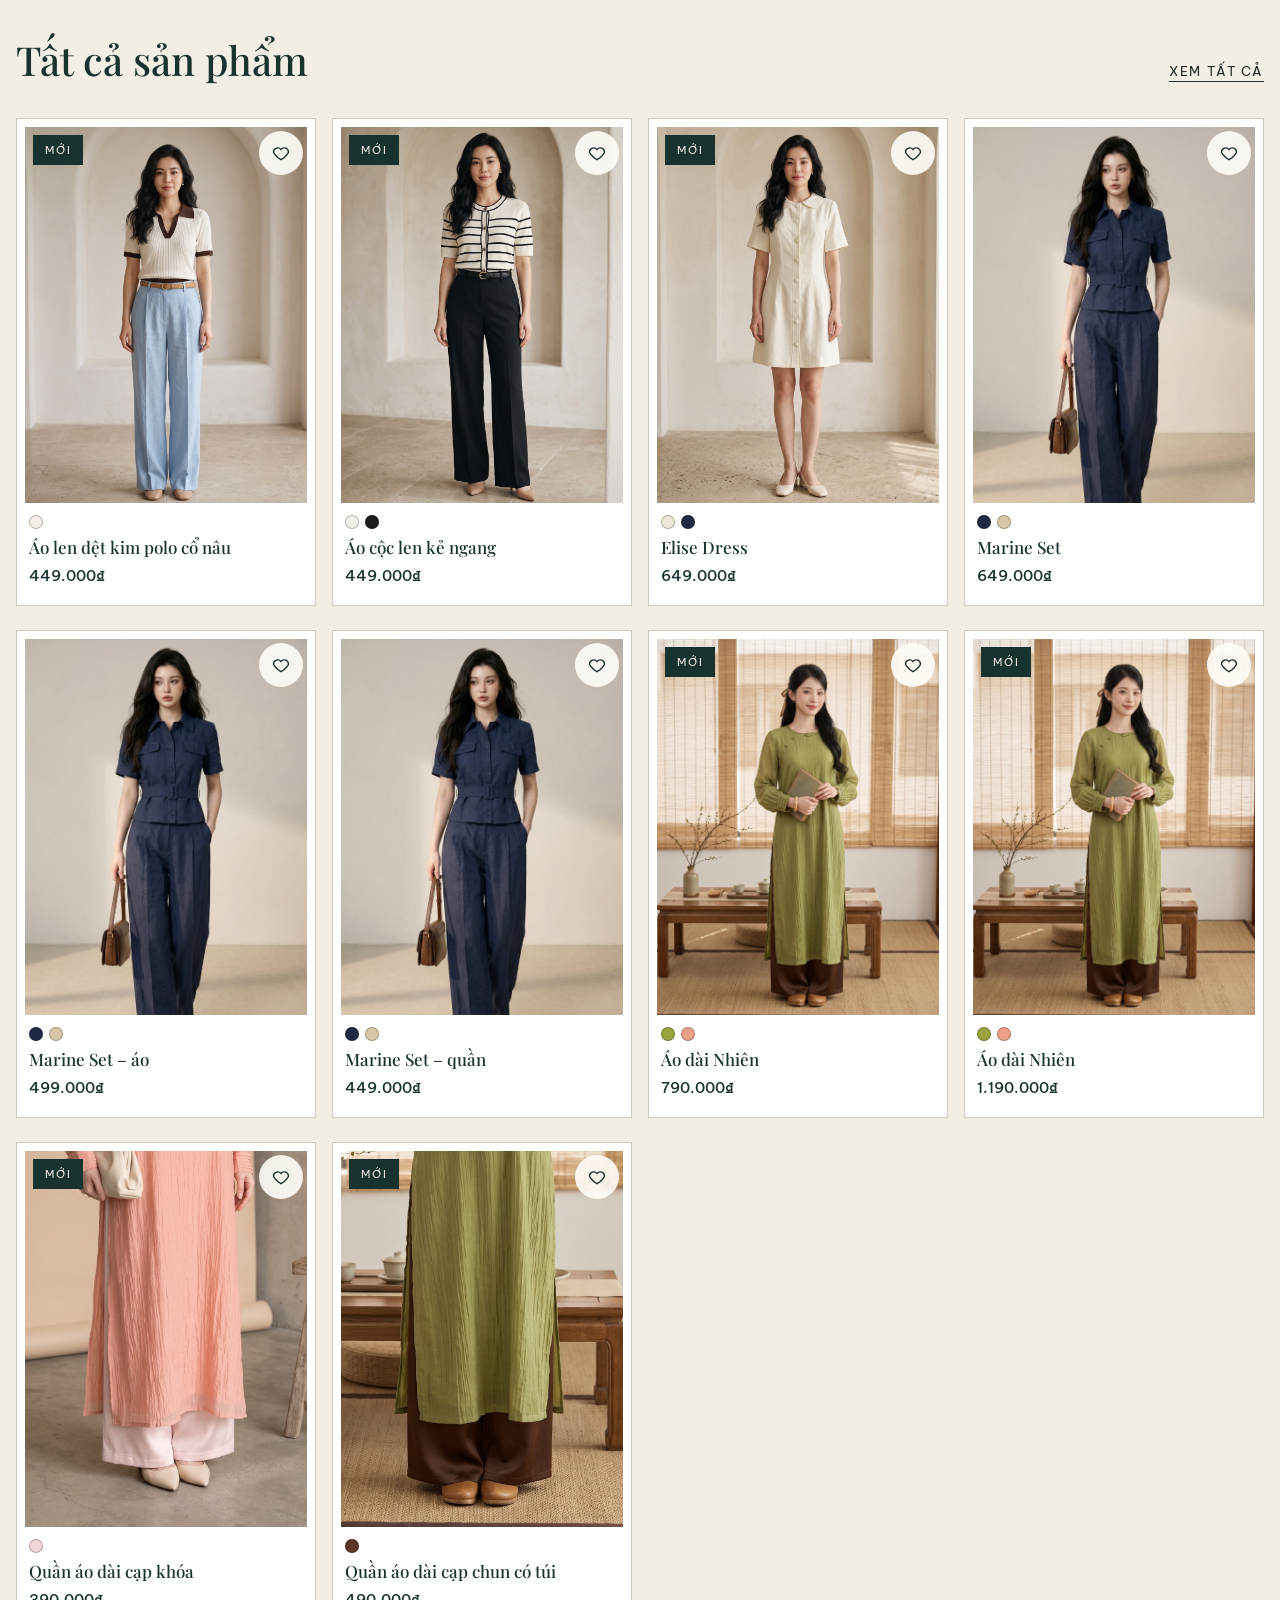
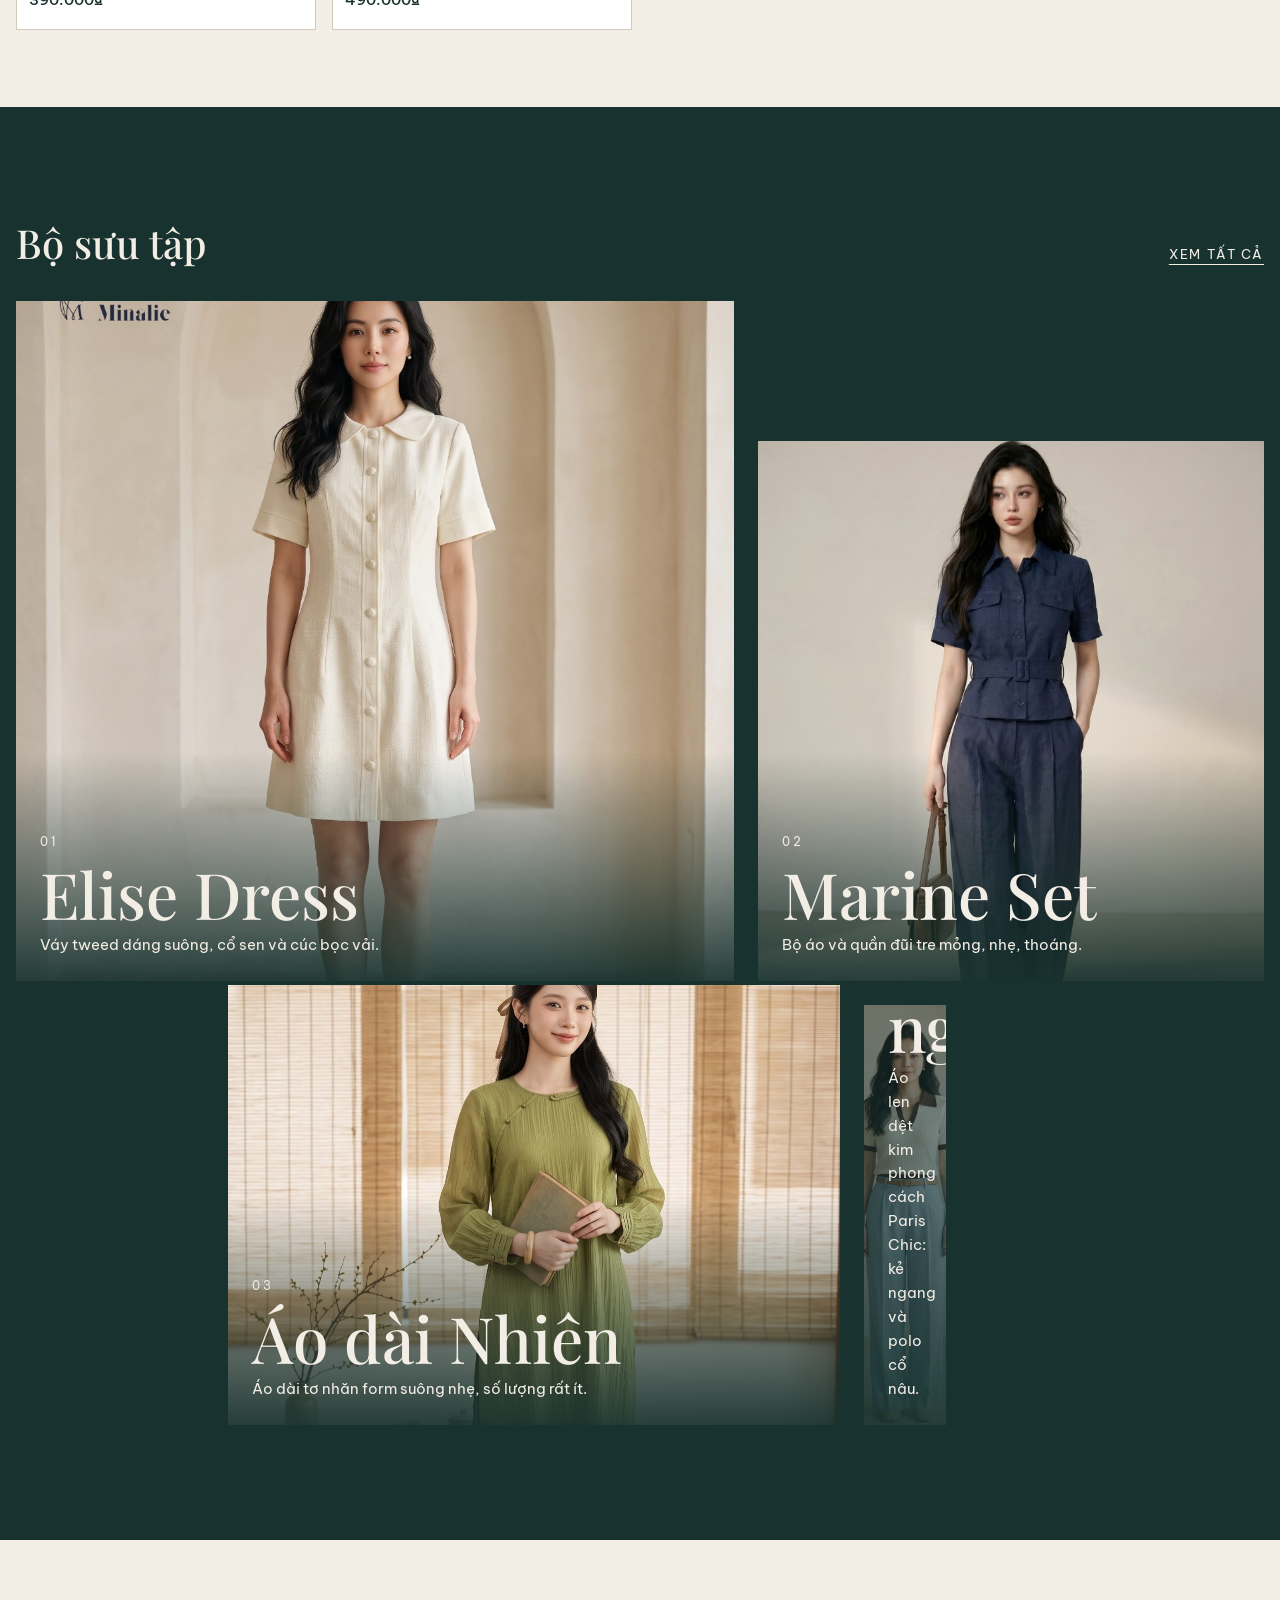
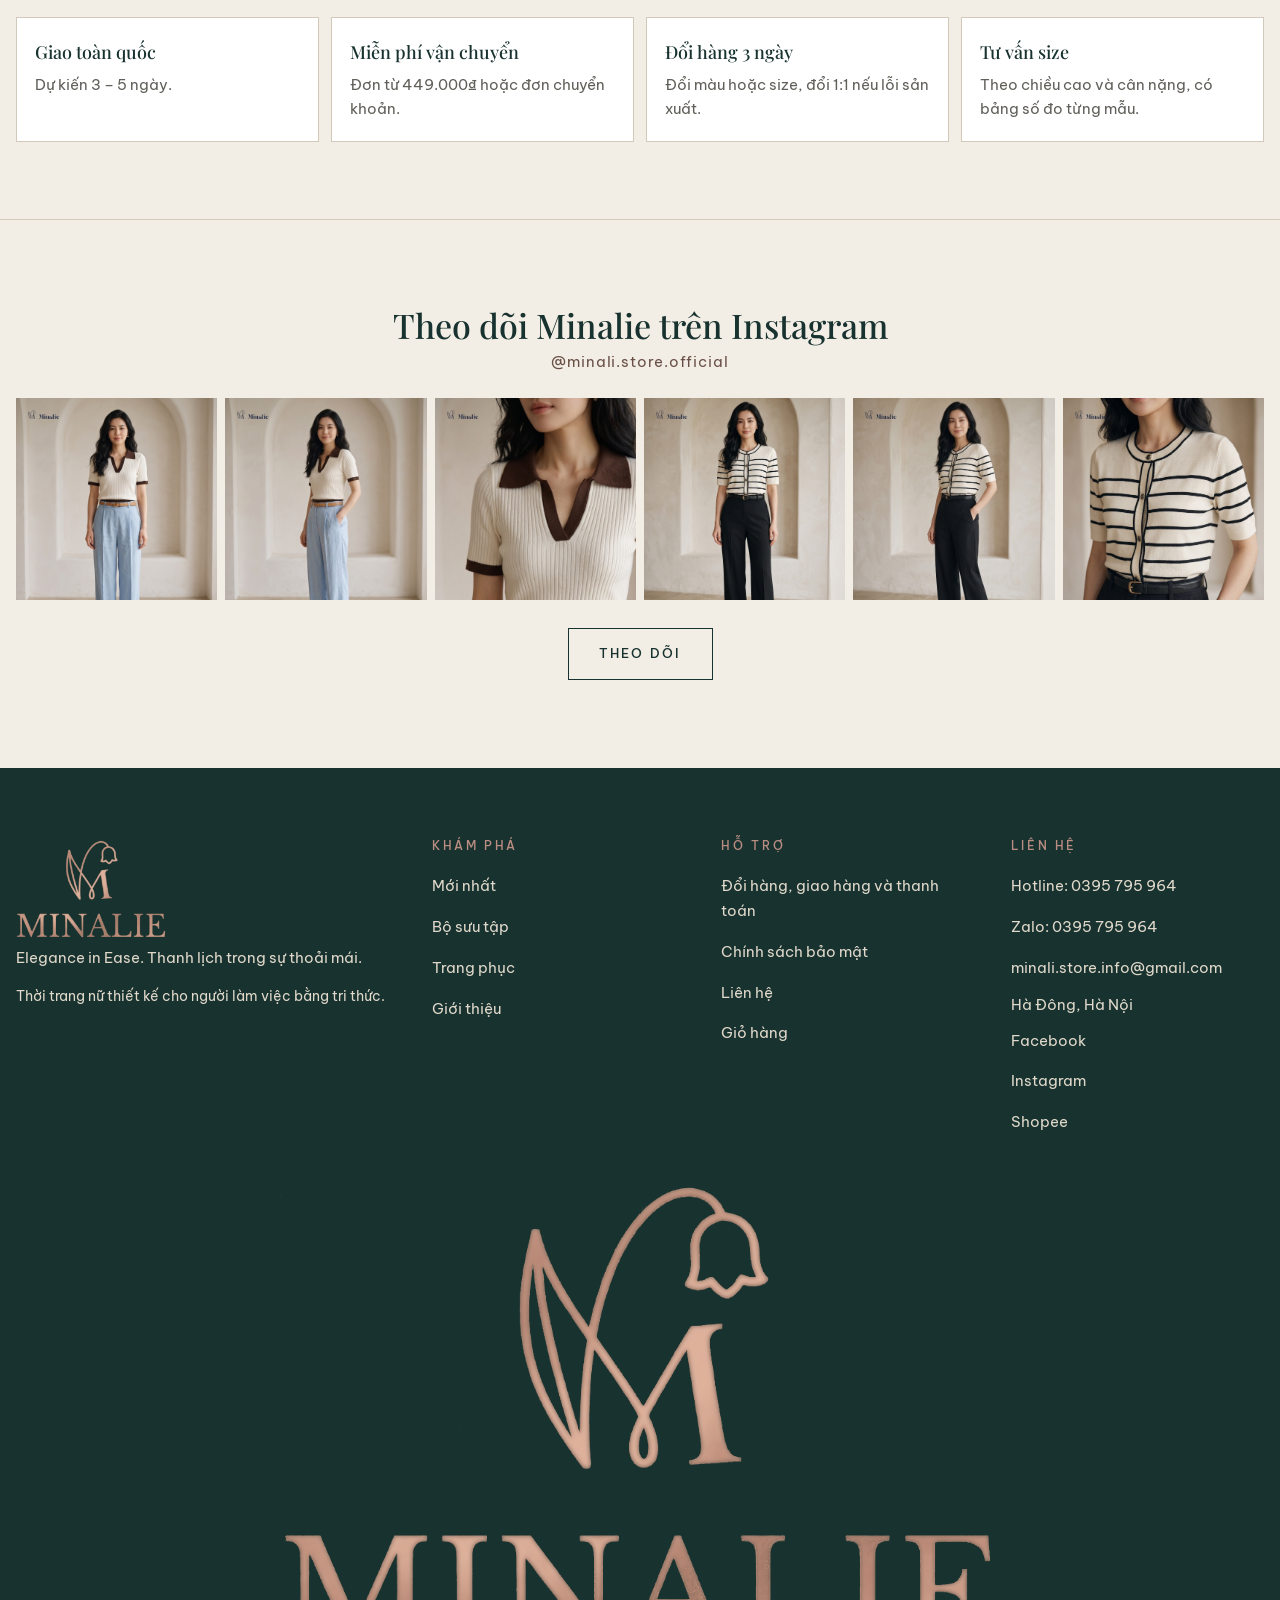
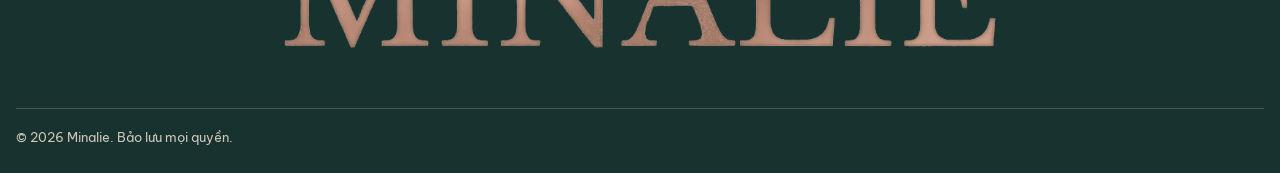
==== commit ba234bb4: "Black Friday: 35% off storewide with strikethrough prices, banner slide and announcement Co-Authored" ====
--- a/index.html
+++ b/index.html
@@ -10,13 +10,13 @@
 <link rel="preconnect" href="https://fonts.googleapis.com">
 <link rel="preconnect" href="https://fonts.gstatic.com" crossorigin>
 <link href="https://fonts.googleapis.com/css2?family=Be+Vietnam+Pro:wght@300;400;500&family=Playfair+Display:ital,wght@0,400;0,500;0,700;1,400;1,500&display=swap" rel="stylesheet">
-<link rel="stylesheet" href="assets/css/style.css?v=26">
+<link rel="stylesheet" href="assets/css/style.css?v=28">
 </head>
 <body data-page="home">
 <div id="site-header"></div>
 <main id="app"><noscript><p style="padding:48px 16px;text-align:center">Vui lòng bật JavaScript để xem trang này.</p></noscript></main>
 <div id="site-footer"></div>
-<script src="assets/js/data.js?v=46"></script>
-<script src="assets/js/app.js?v=41"></script>
+<script src="assets/js/data.js?v=47"></script>
+<script src="assets/js/app.js?v=42"></script>
 </body>
 </html>
--- a/assets/css/style.css
+++ b/assets/css/style.css
@@ -617,3 +617,26 @@
 .bn-pause { position: absolute; left: 10px; bottom: 6px; z-index: 3; width: 32px; height: 32px; border: 0; border-radius: 50%; background: rgba(255, 255, 255, .85); color: var(--green); display: grid; place-items: center; padding: 0; }
 .bn-pause span { width: 10px; height: 12px; border-left: 3px solid currentColor; border-right: 3px solid currentColor; }
 .bn-pause.is-paused span { width: 0; height: 0; border: 0; border-left: 11px solid currentColor; border-top: 7px solid transparent; border-bottom: 7px solid transparent; margin-left: 3px; }
+
+/* ===== Giảm giá toàn cửa hàng (Black Friday) ===== */
+.price .off { background: var(--warn); color: #fff; font-size: 12px; font-weight: 600; letter-spacing: .04em; padding: 2px 7px; border-radius: 3px; align-self: center; }
+.price.sale .now { color: var(--warn); font-weight: 600; }
+.sale-badge { position: absolute; left: 8px; bottom: 8px; z-index: 1; background: var(--warn); color: #fff; font-size: 12.5px; font-weight: 600; letter-spacing: .04em; padding: 4px 9px; border-radius: 3px; }
+.card .img .soldall + .sale-badge, .card .img .sale-badge { bottom: 8px; }
+.early.sale-note { color: var(--warn); font-weight: 500; }
+.pdp .price .now { font-size: 1.15em; }
+.bn-slide.bf { display: block; background: radial-gradient(ellipse at 78% 50%, #234541 0%, #12251f 55%, #0b1815 100%); color: #f5e6df; position: relative; overflow: hidden; }
+.bf-in { position: absolute; inset: 0; display: flex; align-items: center; justify-content: space-between; padding: 0 clamp(20px, 7vw, 120px); gap: 24px; }
+.bf-in::before { content: ""; position: absolute; inset: clamp(8px, 1.6vw, 22px); border: 1px solid rgba(201, 150, 128, .45); pointer-events: none; }
+.bf-txt { position: relative; z-index: 1; }
+.bf-k { margin: 0 0 .5em; font-size: clamp(11px, 1.5vw, 20px); letter-spacing: .5em; text-transform: uppercase; color: #d7a893; }
+.bf-txt h2 { margin: 0; font-size: clamp(24px, 5.2vw, 78px); line-height: 1.04; color: #fff; font-weight: 500; }
+.bf-txt h2 em { font-style: normal; color: #e0aa95; }
+.bf-txt h2 span { display: block; font-size: .56em; letter-spacing: .02em; margin-top: .2em; }
+.bf-s { margin: .9em 0 1.1em; font-size: clamp(10.5px, 1.3vw, 17px); color: #e9d8cf; }
+.bf-txt .btn { min-height: 44px; padding: 0 26px; }
+.bf-num { position: relative; font-family: var(--serif); font-size: clamp(90px, 21vw, 330px); line-height: .8; color: transparent; -webkit-text-stroke: 2px #cf9a84; opacity: .95; white-space: nowrap; }
+.bf-num small { font-size: .45em; }
+@media (max-width: 599px) { .bf-txt .btn, .bf-s { display: none; } .bf-txt h2 span { font-size: .5em; } .bf-num { -webkit-text-stroke-width: 1.5px; } }
+.bn-dots button::after { background: rgba(185, 141, 130, .95); box-shadow: 0 0 0 1px rgba(255, 255, 255, .75); }
+.bn-dots button.on::after { background: var(--green); box-shadow: 0 0 0 1.5px #fff; }
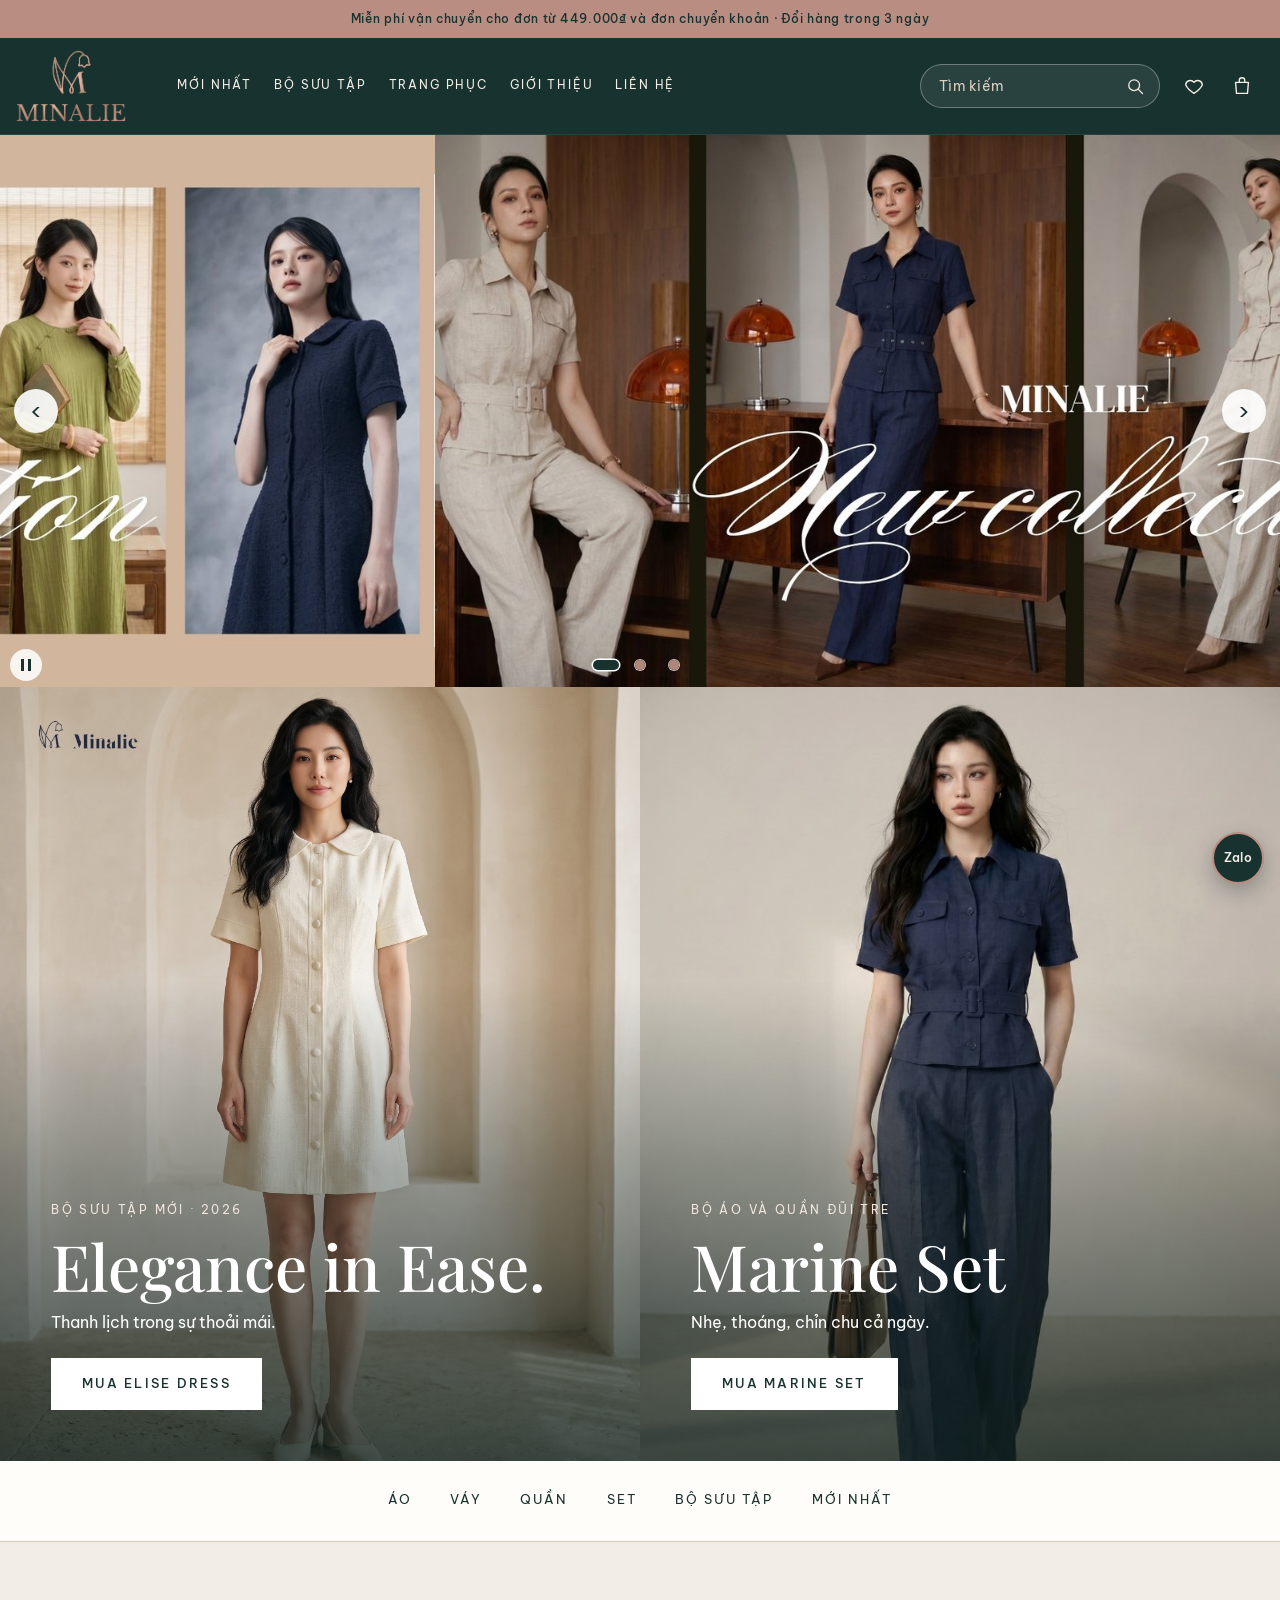
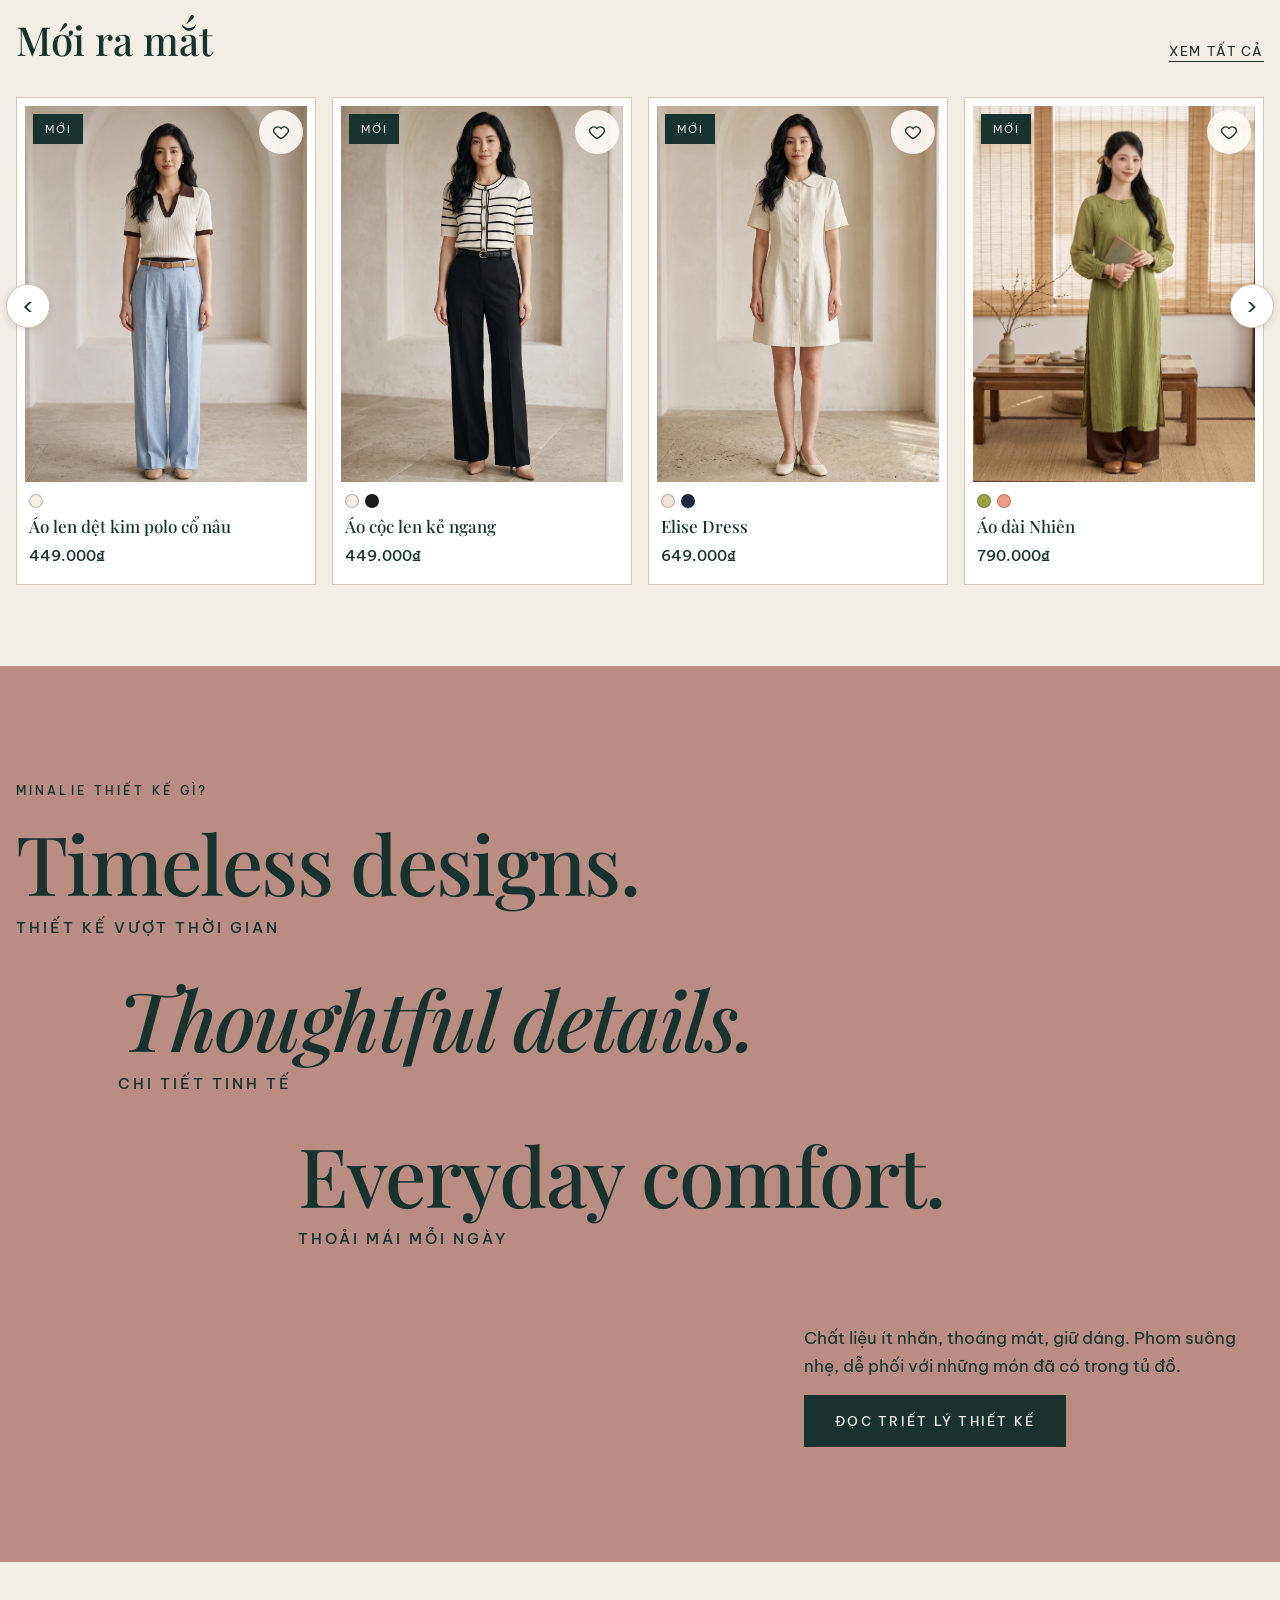
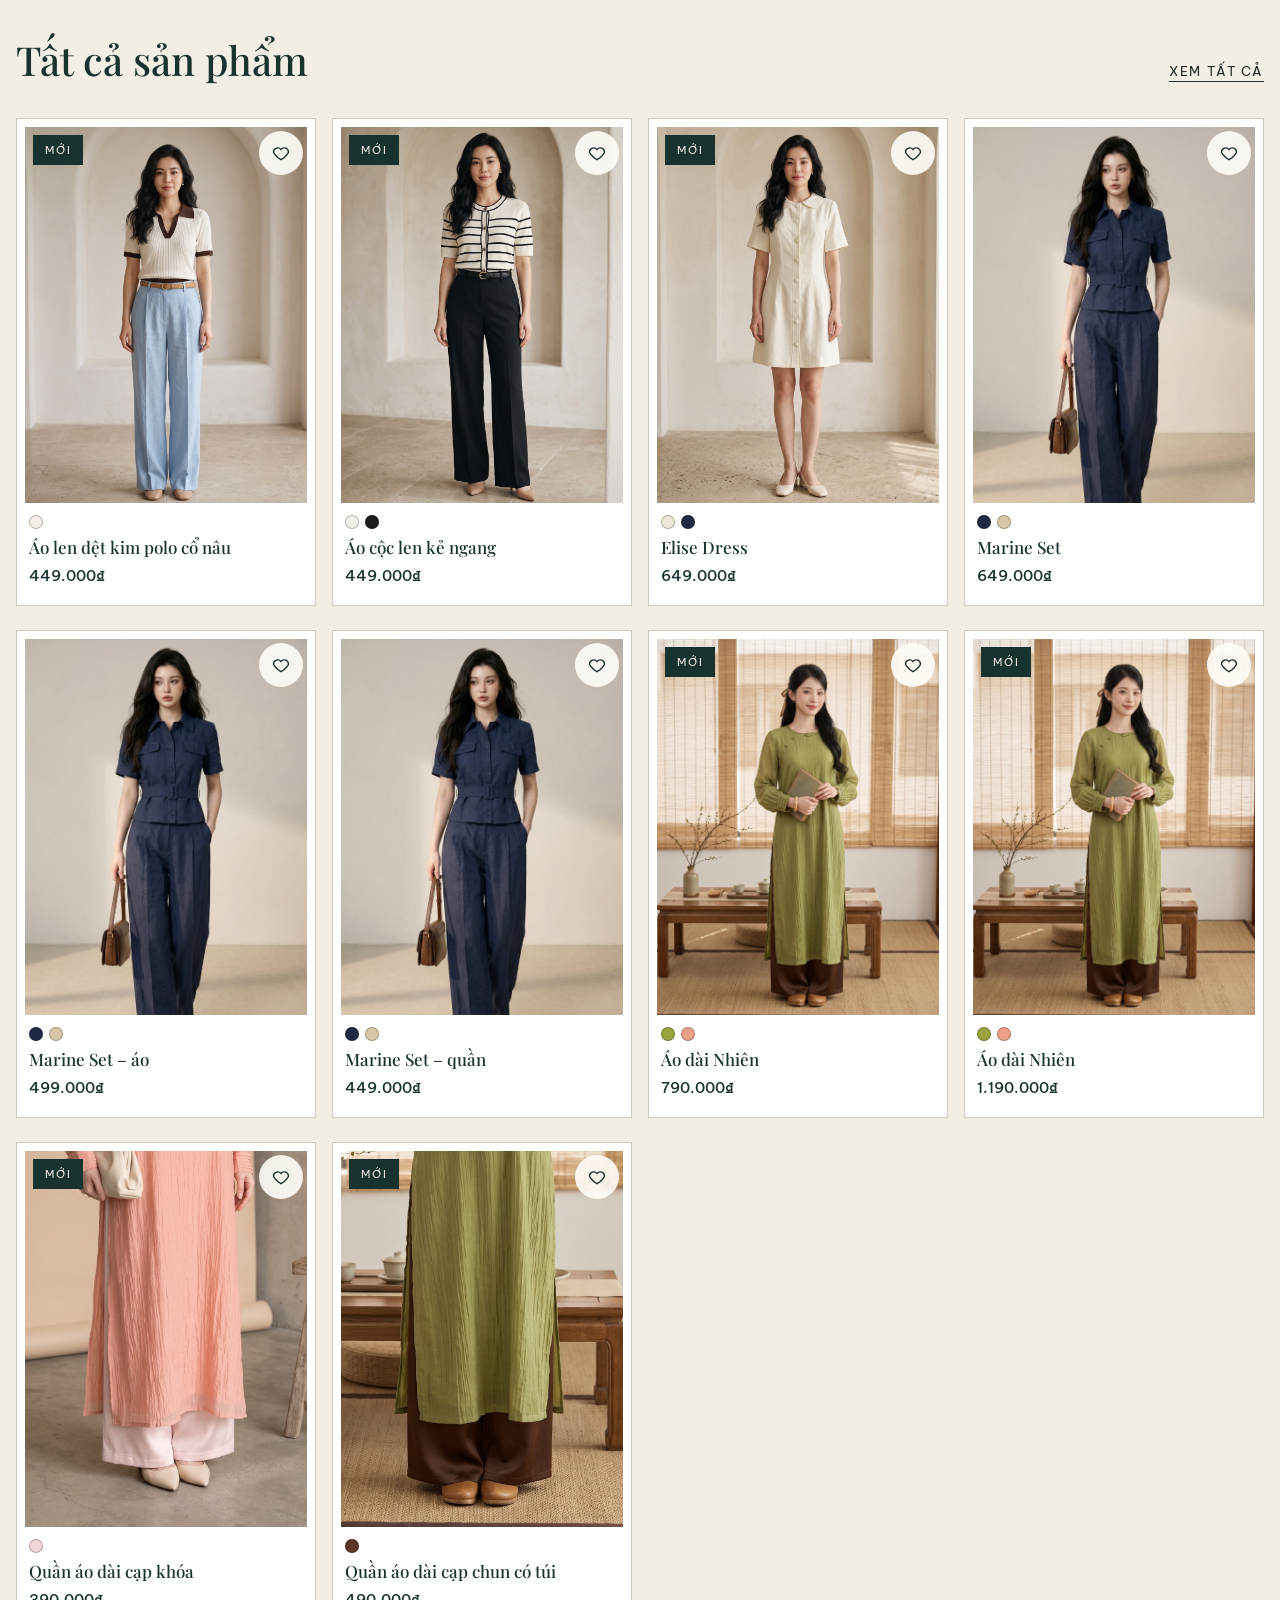
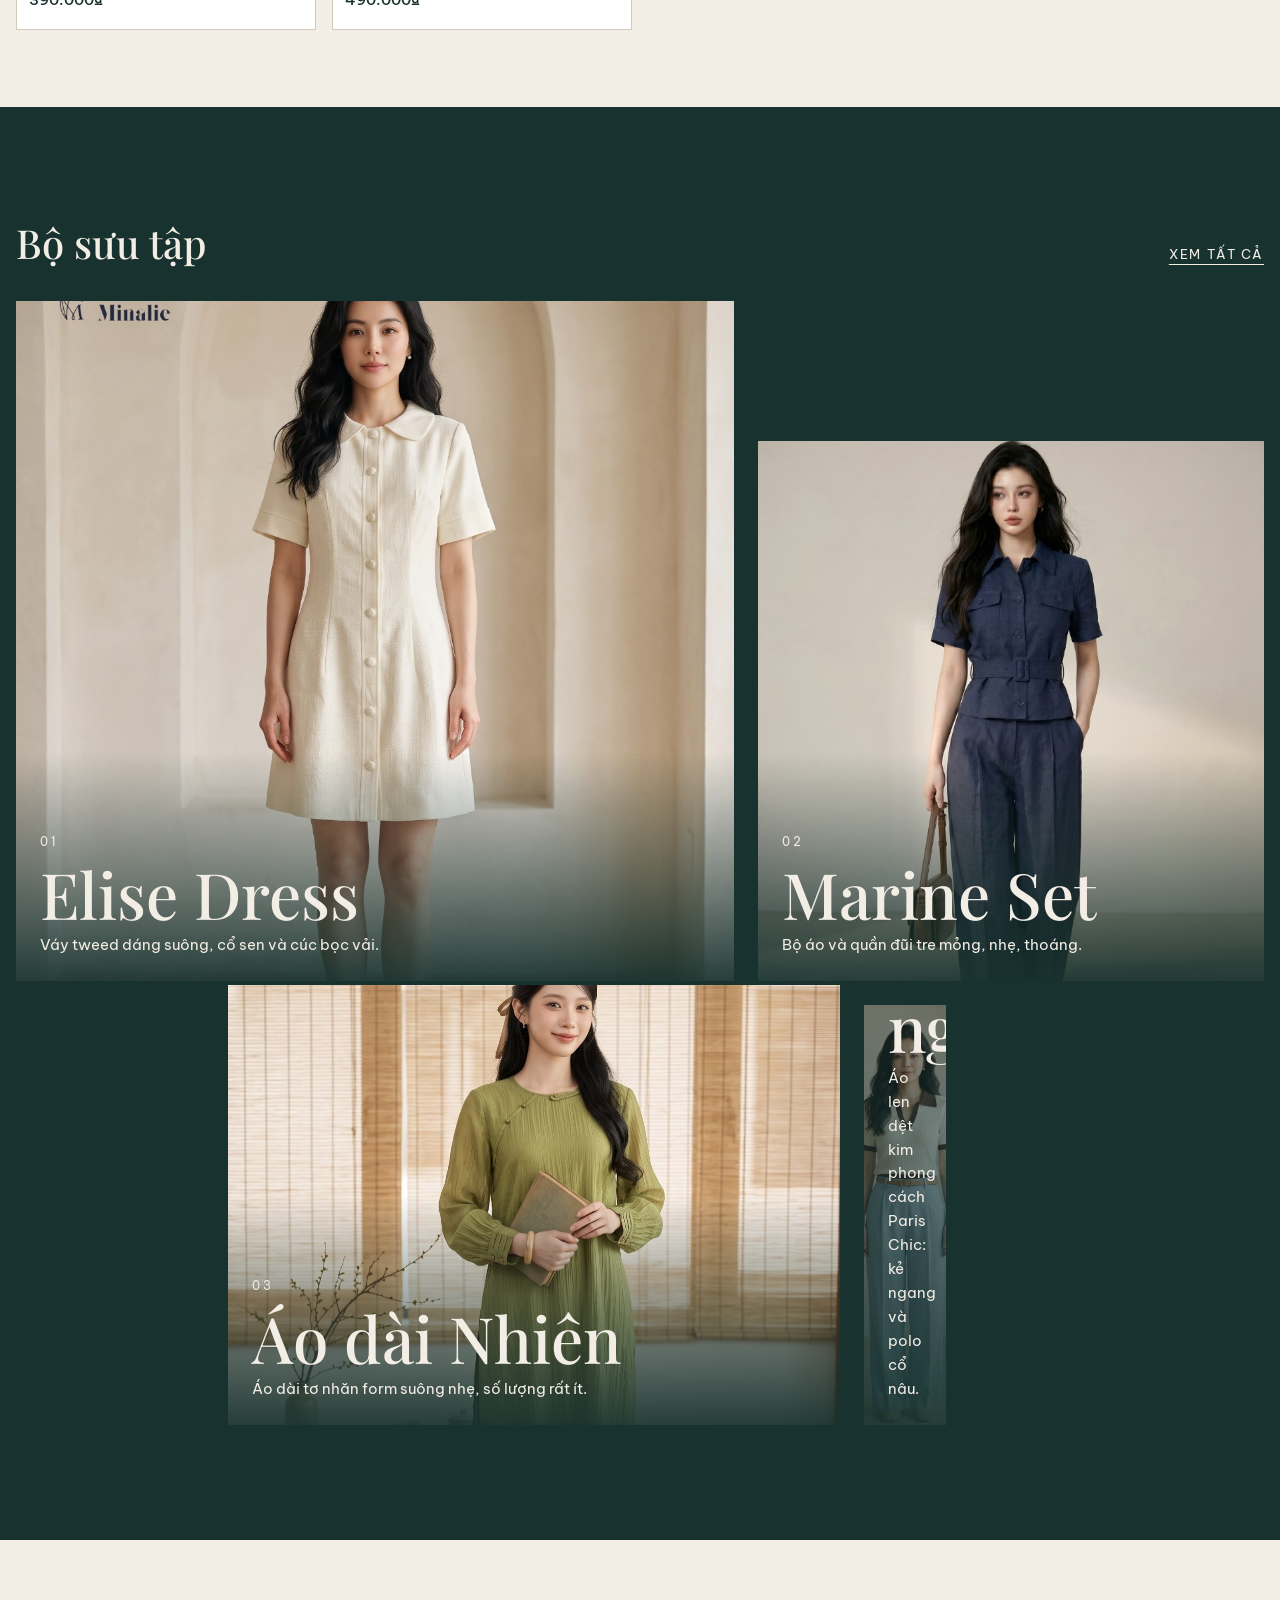
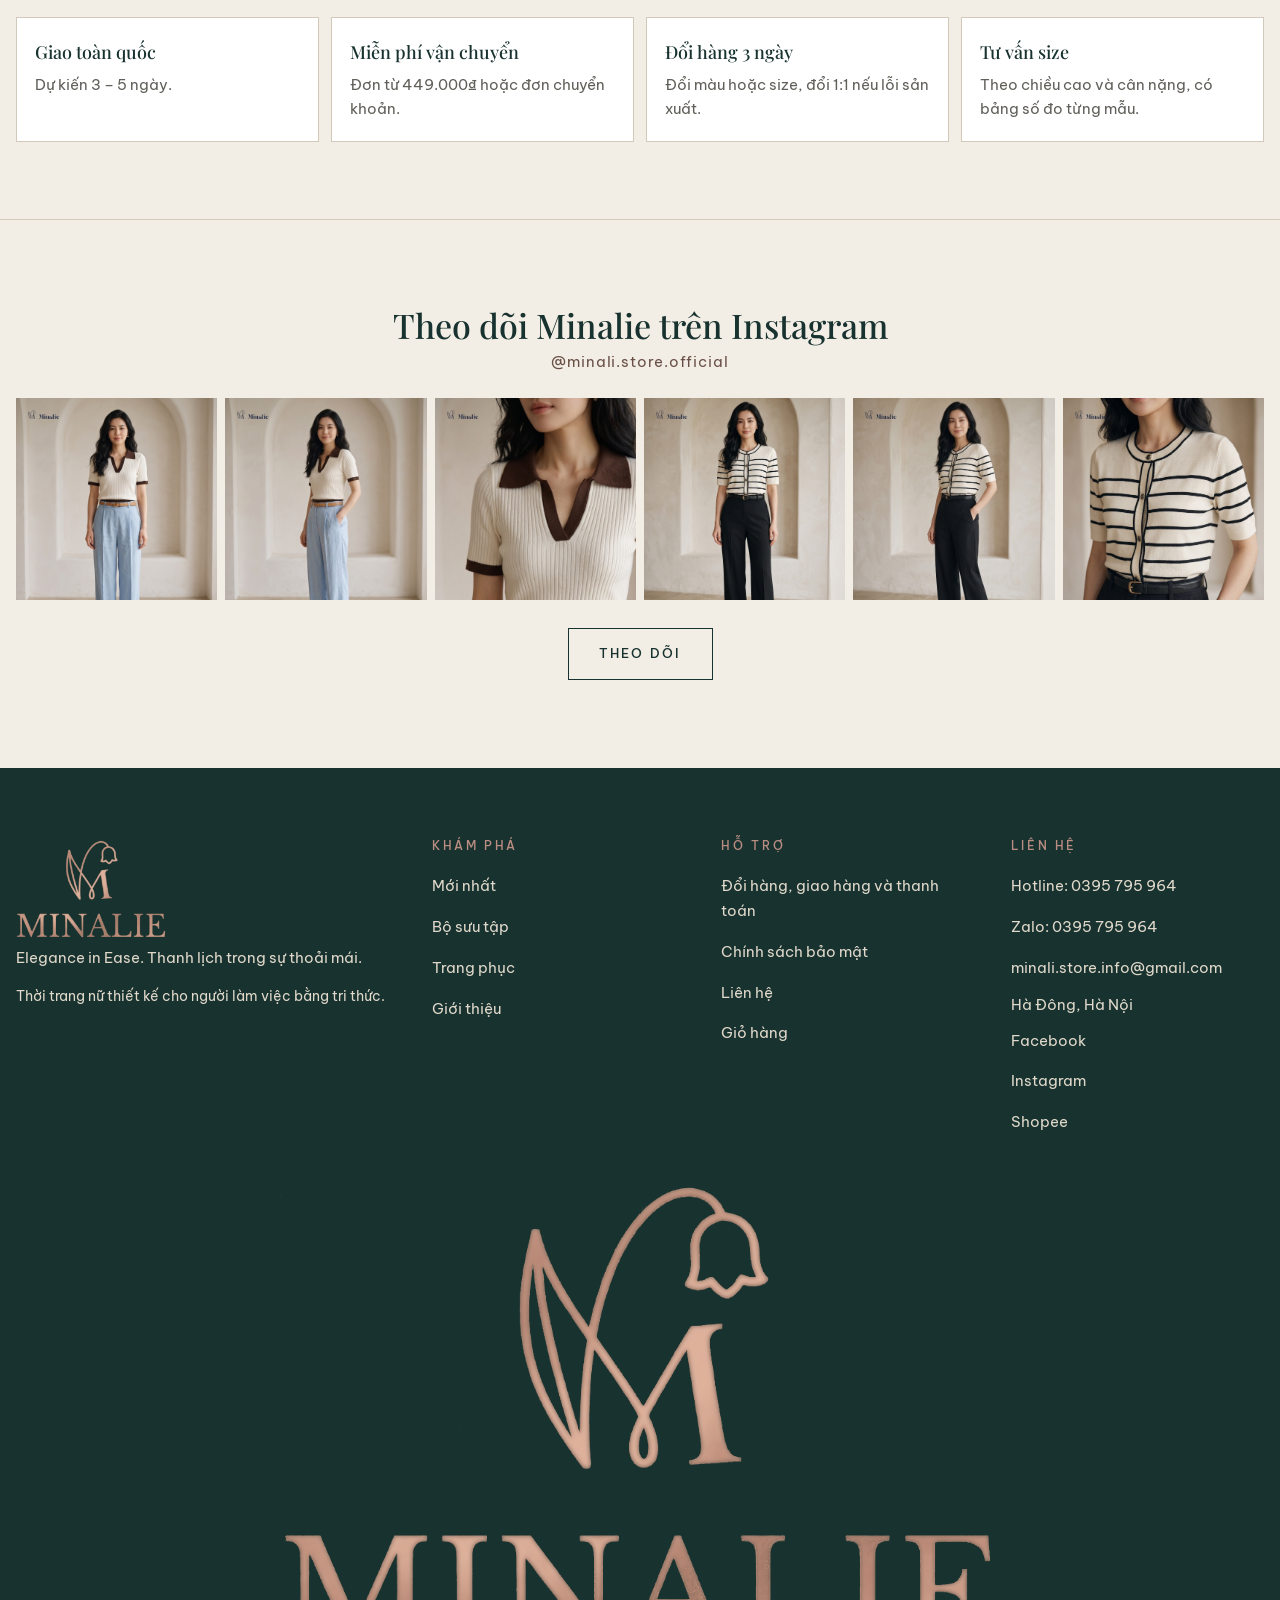
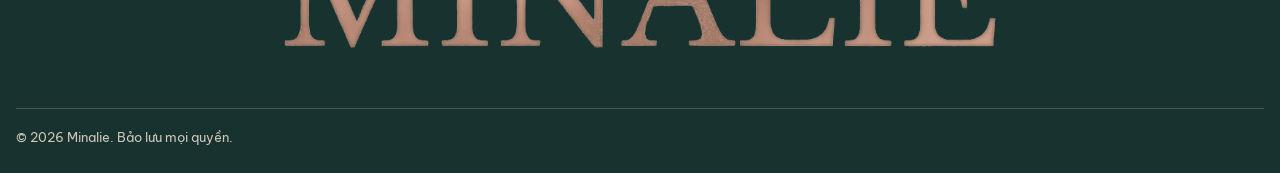
==== commit 3c65bb31: "Black Friday banner slide shows new product photos Co-Authored-By: Claude Sonnet 5.5 <noreply@anthro" ====
--- a/index.html
+++ b/index.html
@@ -10,13 +10,13 @@
 <link rel="preconnect" href="https://fonts.googleapis.com">
 <link rel="preconnect" href="https://fonts.gstatic.com" crossorigin>
 <link href="https://fonts.googleapis.com/css2?family=Be+Vietnam+Pro:wght@300;400;500&family=Playfair+Display:ital,wght@0,400;0,500;0,700;1,400;1,500&display=swap" rel="stylesheet">
-<link rel="stylesheet" href="assets/css/style.css?v=28">
+<link rel="stylesheet" href="assets/css/style.css?v=29">
 </head>
 <body data-page="home">
 <div id="site-header"></div>
 <main id="app"><noscript><p style="padding:48px 16px;text-align:center">Vui lòng bật JavaScript để xem trang này.</p></noscript></main>
 <div id="site-footer"></div>
 <script src="assets/js/data.js?v=47"></script>
-<script src="assets/js/app.js?v=42"></script>
+<script src="assets/js/app.js?v=43"></script>
 </body>
 </html>
--- a/assets/css/style.css
+++ b/assets/css/style.css
@@ -640,3 +640,14 @@
 @media (max-width: 599px) { .bf-txt .btn, .bf-s { display: none; } .bf-txt h2 span { font-size: .5em; } .bf-num { -webkit-text-stroke-width: 1.5px; } }
 .bn-dots button::after { background: rgba(185, 141, 130, .95); box-shadow: 0 0 0 1px rgba(255, 255, 255, .75); }
 .bn-dots button.on::after { background: var(--green); box-shadow: 0 0 0 1.5px #fff; }
+
+/* Slide Black Friday có ảnh các mẫu mới */
+.bf-in { padding-right: clamp(14px, 4vw, 70px); }
+.bf-txt { flex: 0 1 40%; }
+.bf-pics { position: relative; z-index: 1; display: flex; gap: clamp(6px, 1vw, 16px); align-items: center; justify-content: flex-end; height: 78%; flex: 1 1 56%; min-width: 0; }
+.bf-pics img { height: 100%; width: auto; aspect-ratio: 3 / 4.4; object-fit: cover; object-position: center 12%; border-radius: 3px; box-shadow: 0 6px 22px rgba(0, 0, 0, .35); flex: 0 1 auto; min-width: 0; }
+.bf-pics img:nth-child(odd) { transform: translateY(-4%); }
+.bf-pics img:nth-child(even) { transform: translateY(4%); }
+.bf-off { position: absolute; left: -2%; top: 50%; transform: translateY(-50%); z-index: 2; width: clamp(54px, 9vw, 130px); height: clamp(54px, 9vw, 130px); border-radius: 50%; background: var(--warn); color: #fff; display: grid; place-items: center; font-family: var(--serif); font-size: clamp(16px, 2.8vw, 40px); font-weight: 600; border: 2px solid #f0d3c7; box-shadow: 0 4px 14px rgba(0, 0, 0, .4); }
+.bf-num { display: none; }
+@media (max-width: 599px) { .bf-pics img:nth-child(4) { display: none; } .bf-txt { flex-basis: 42%; } }
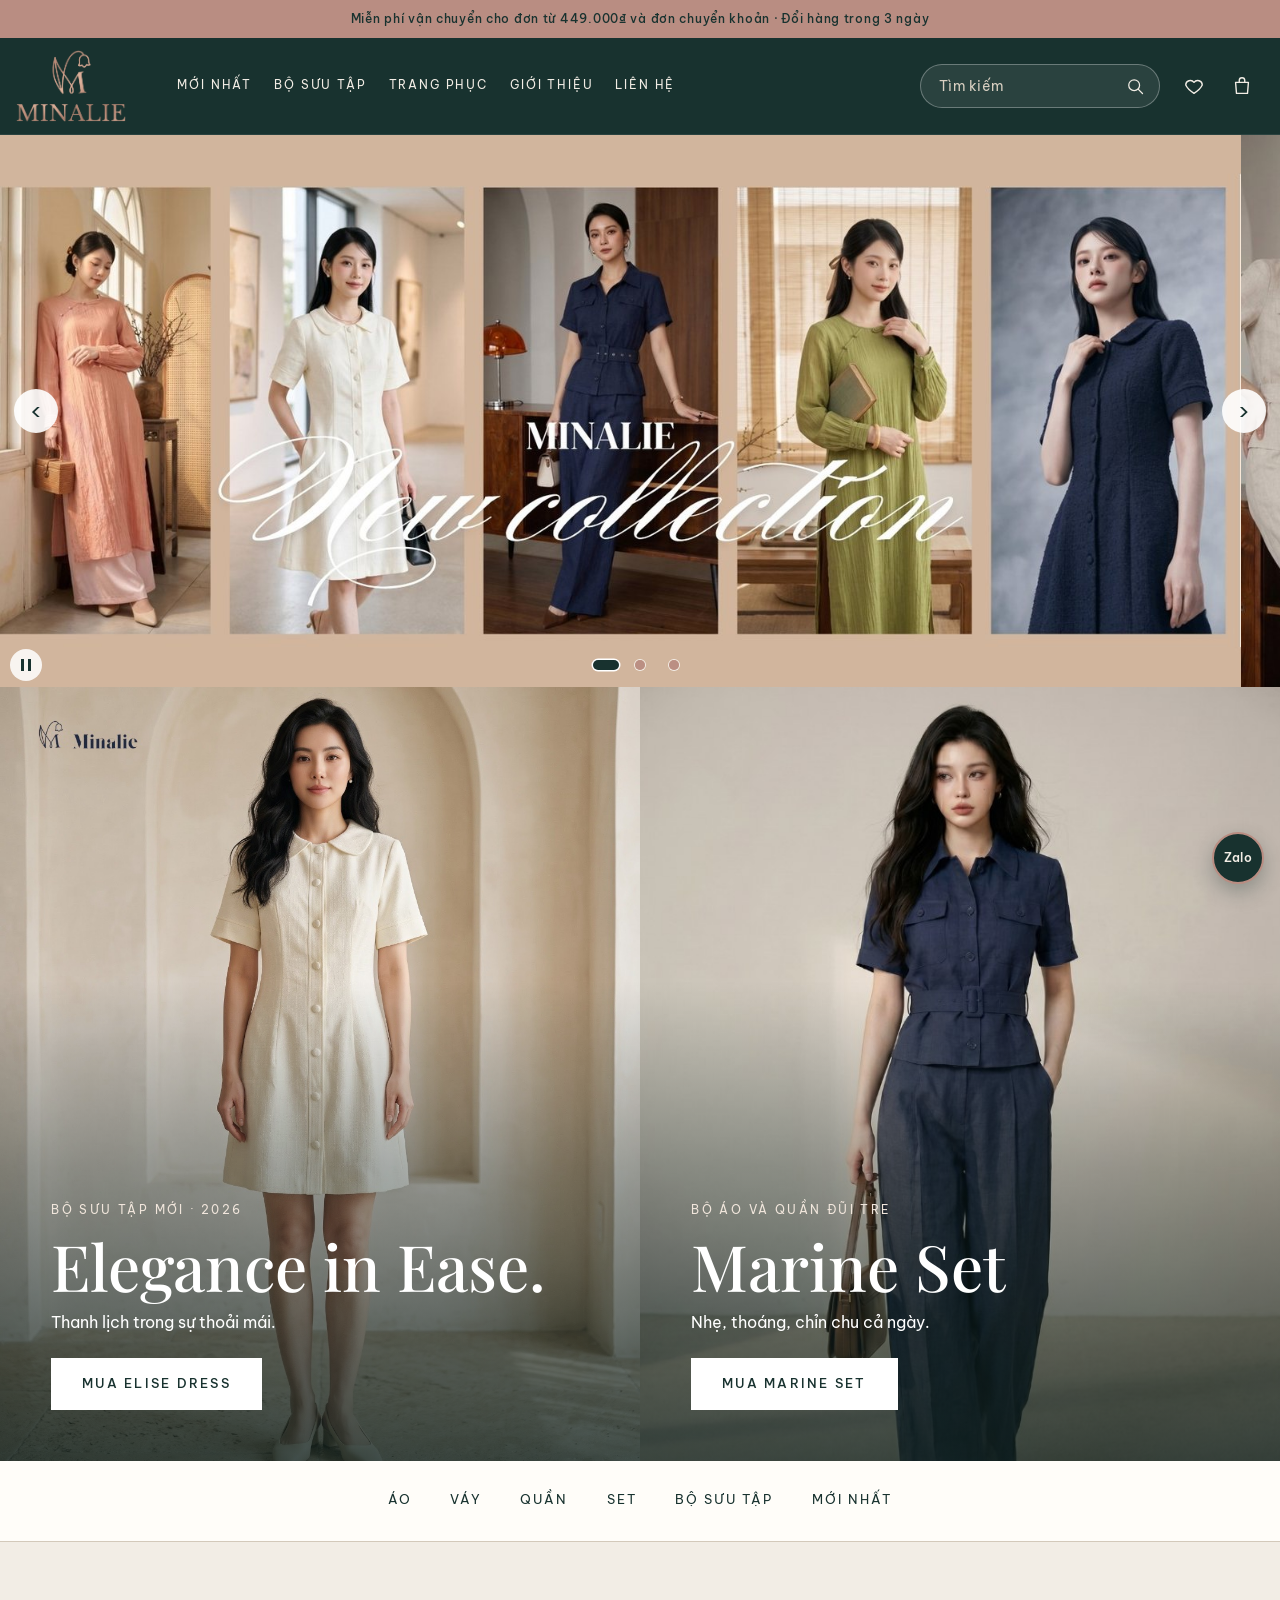
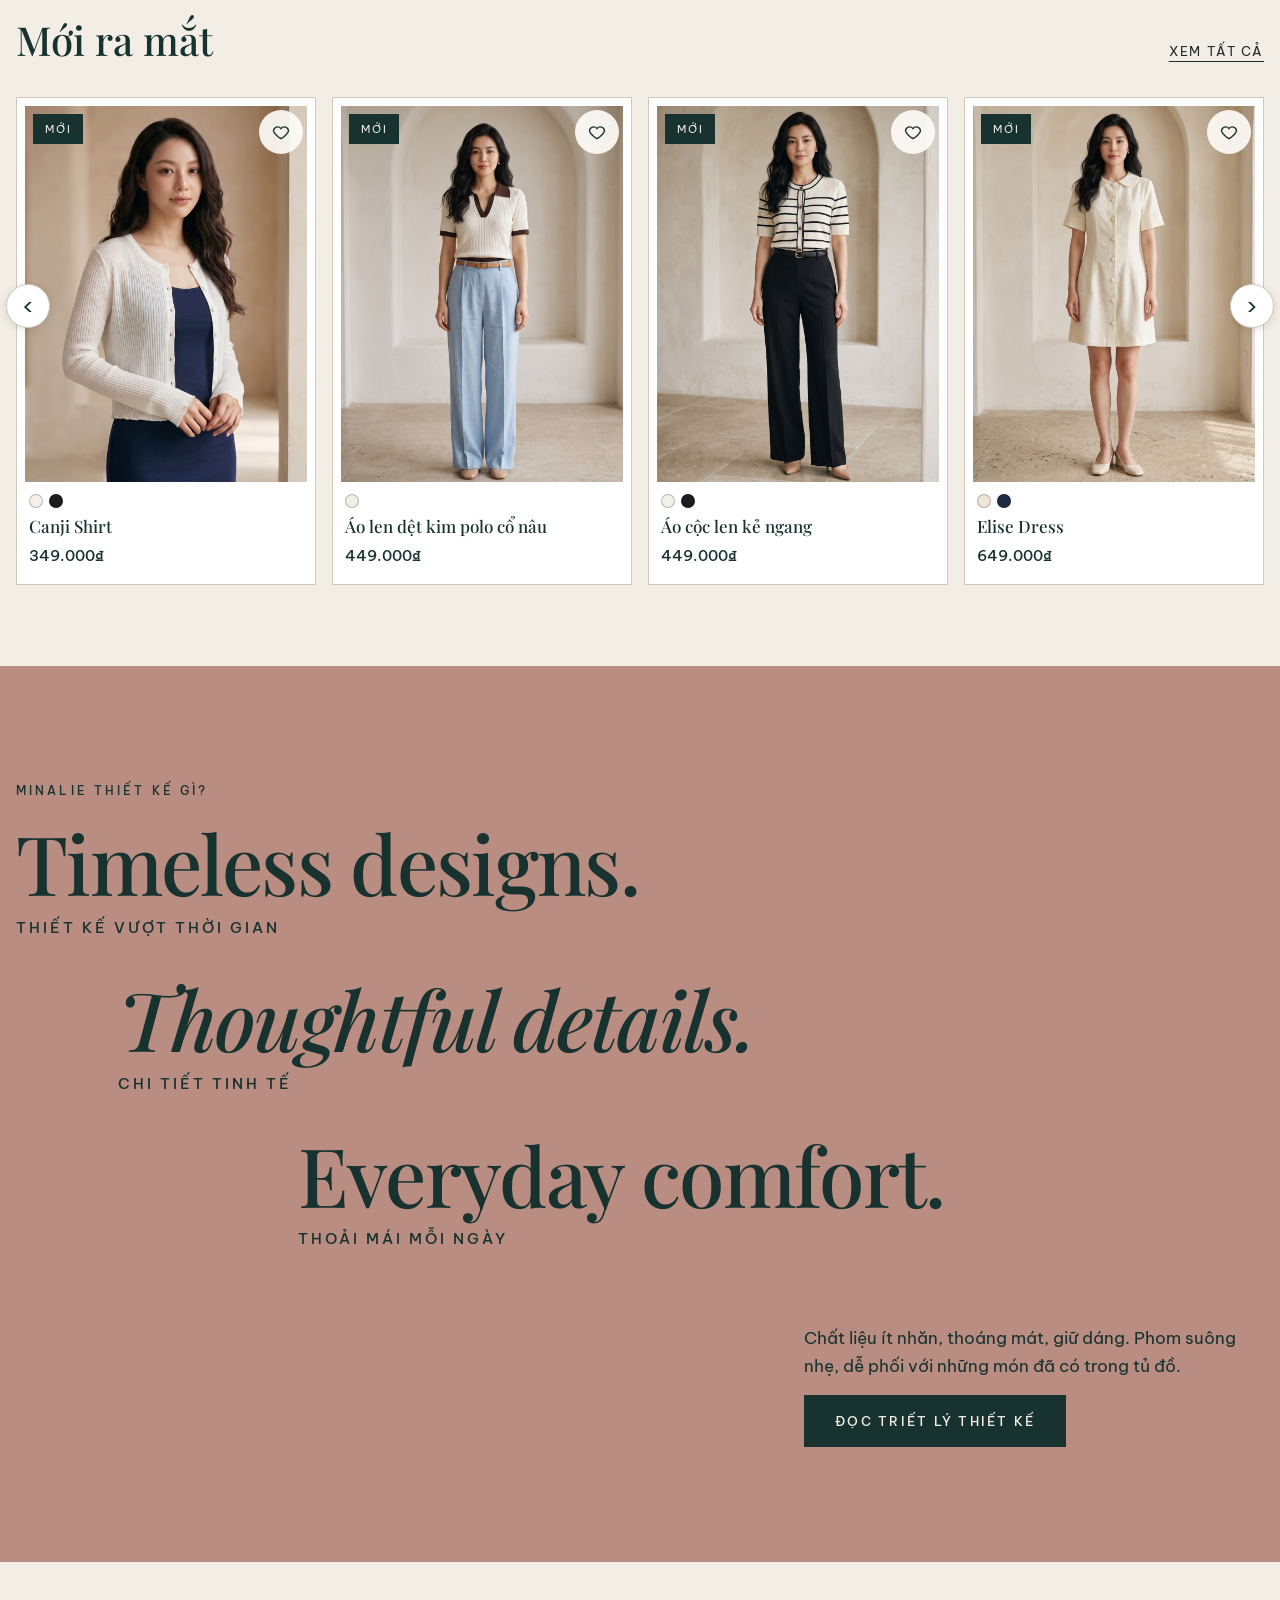
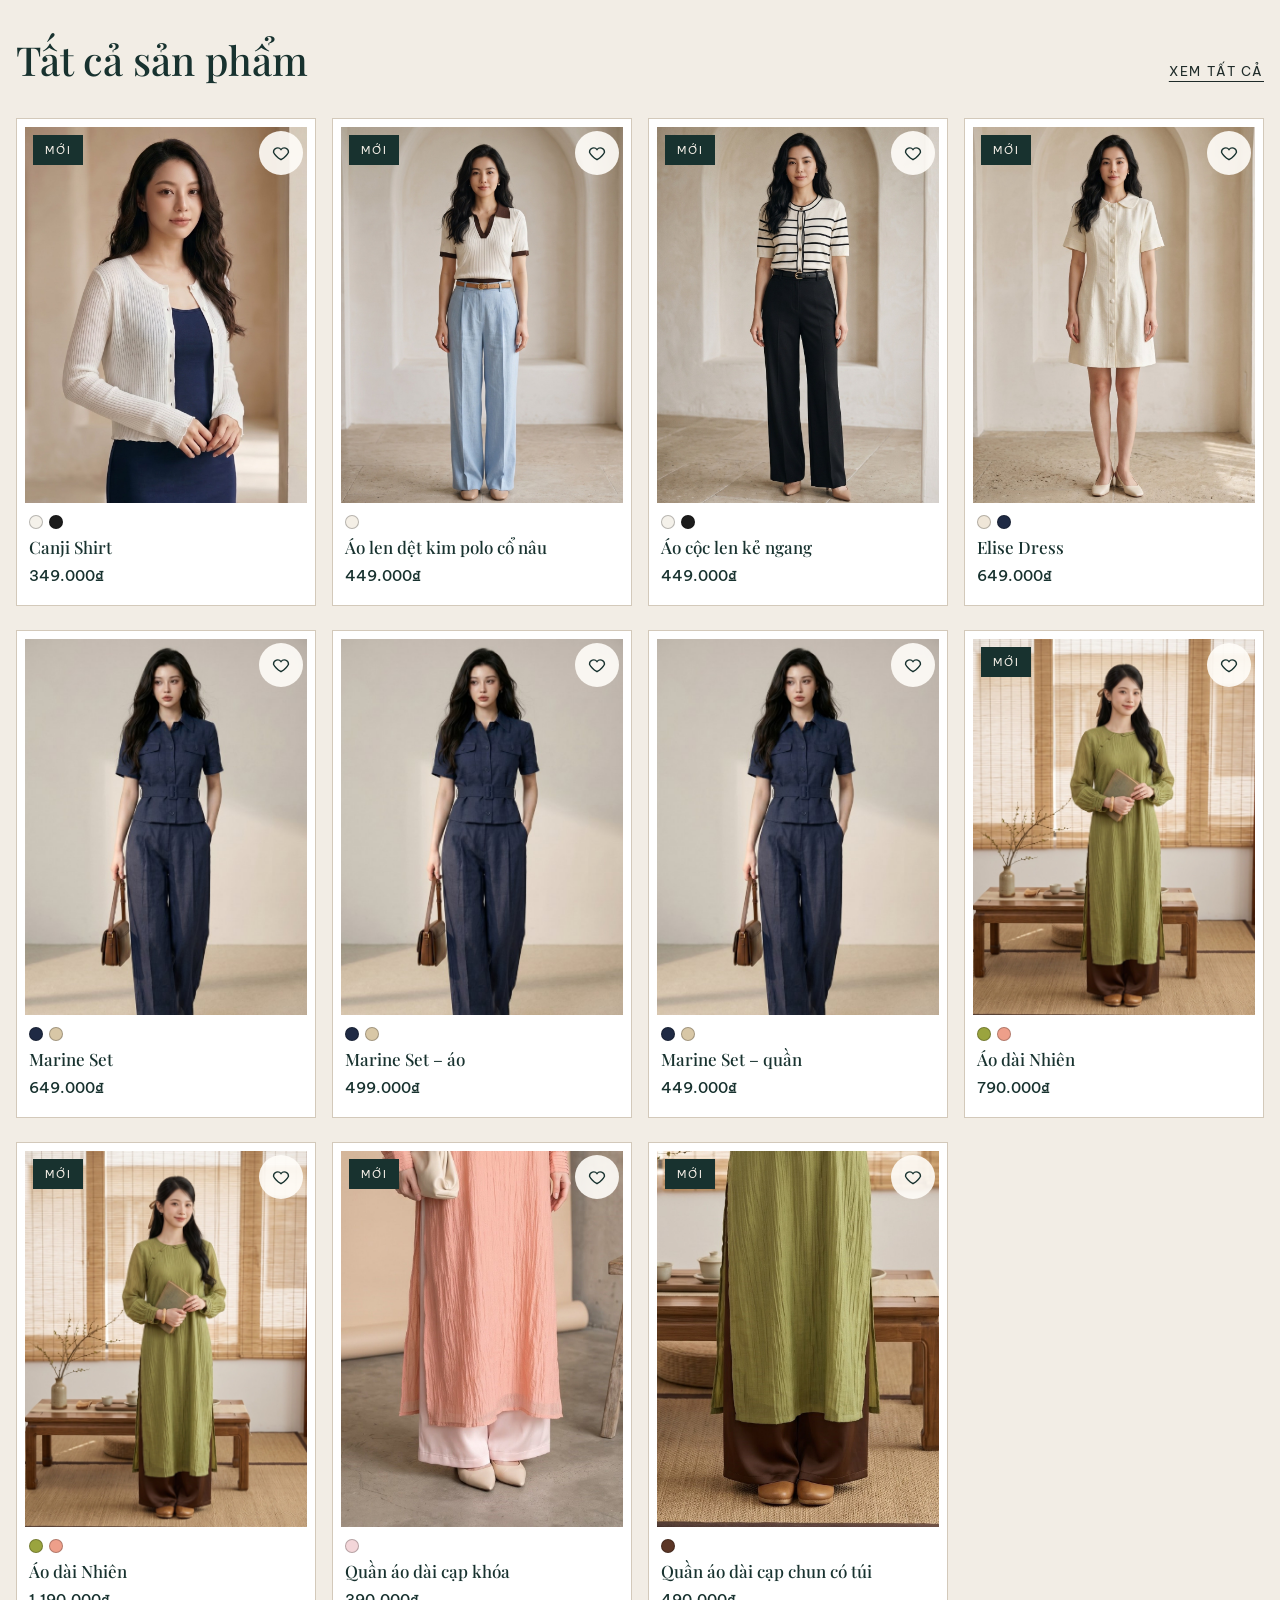
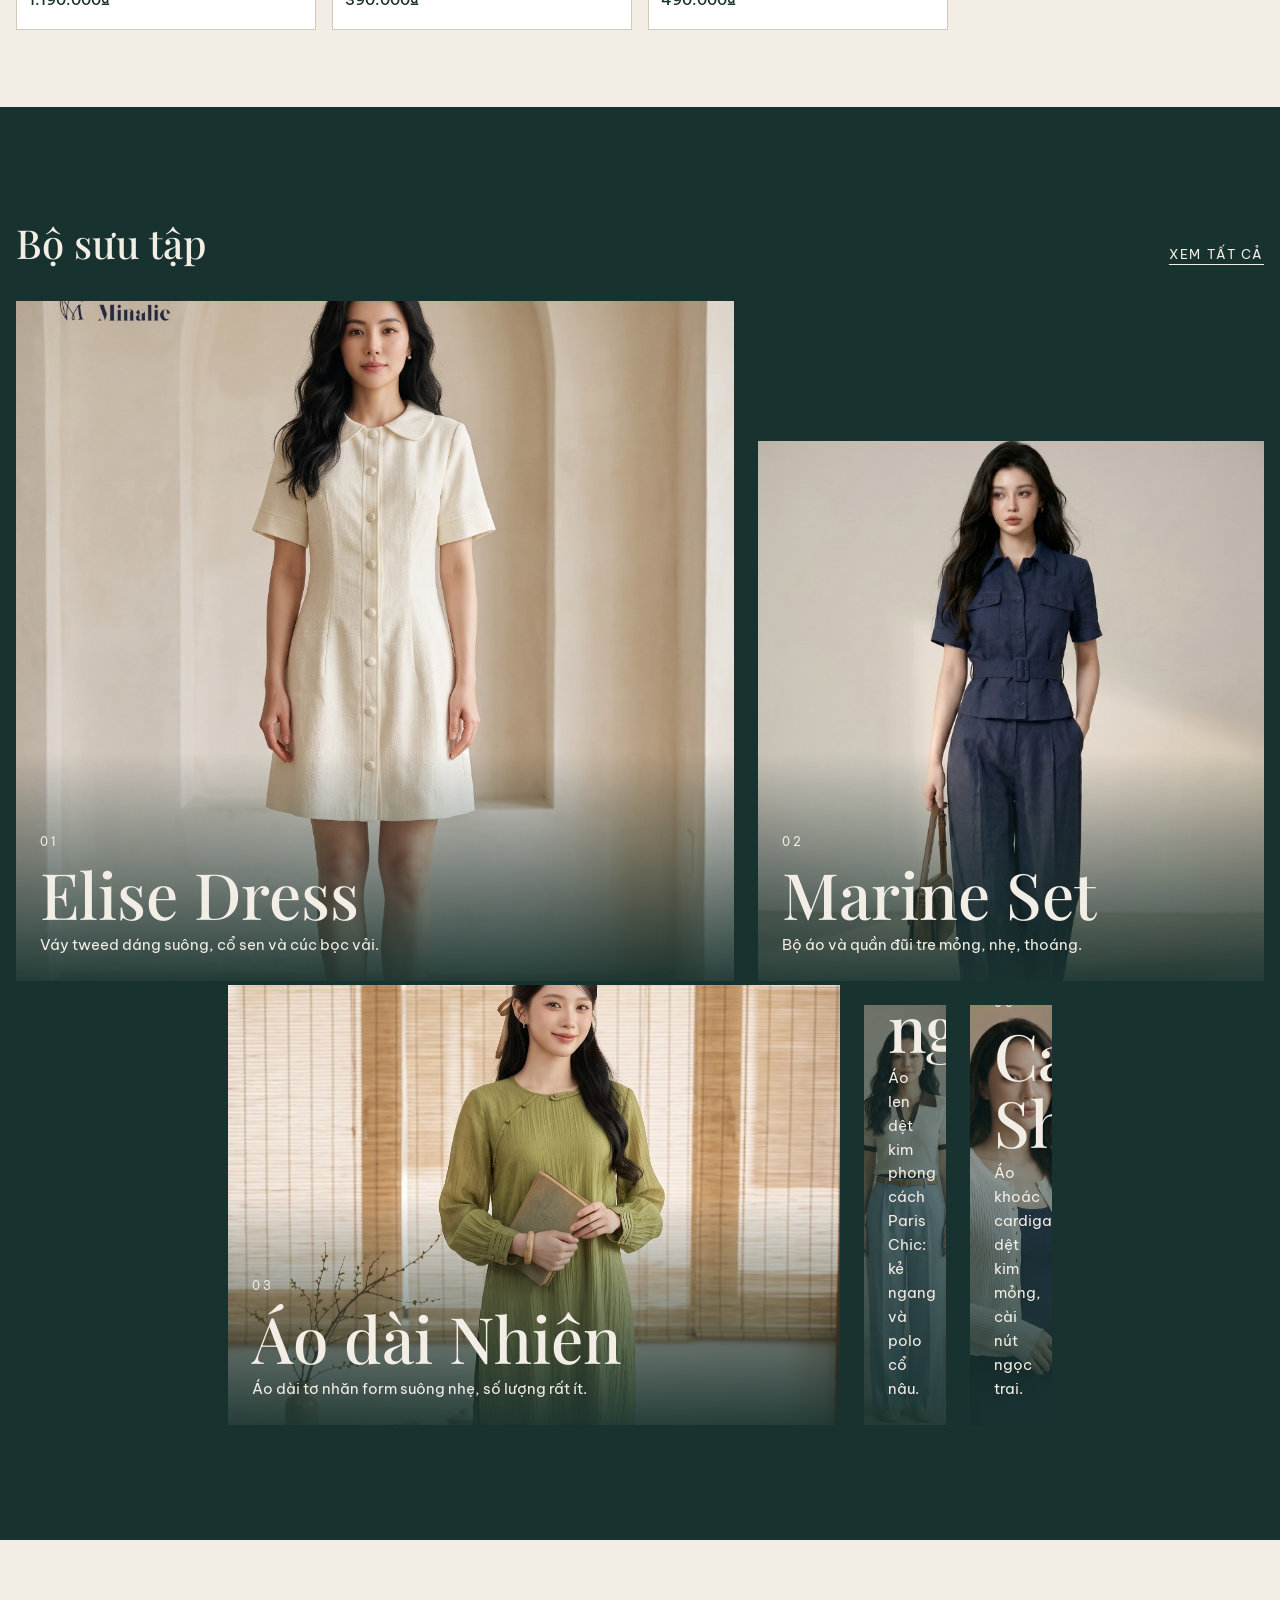
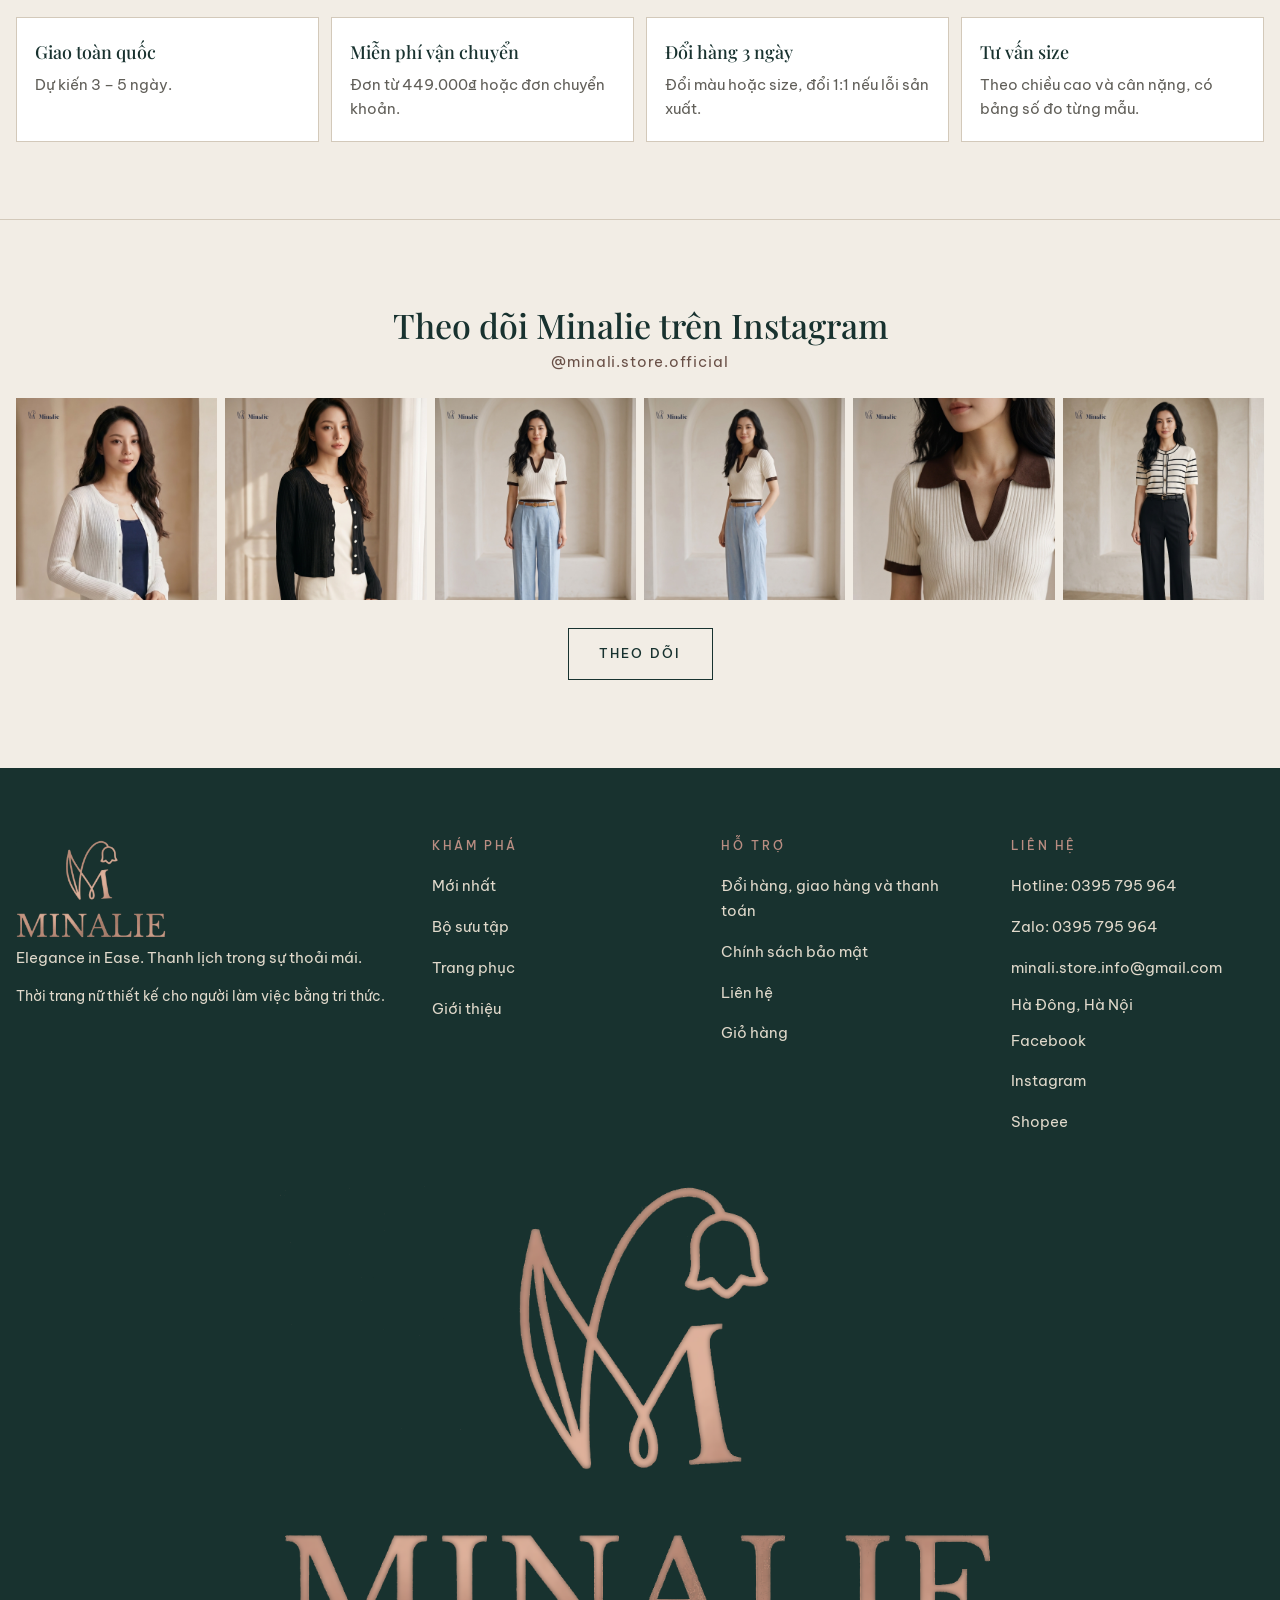
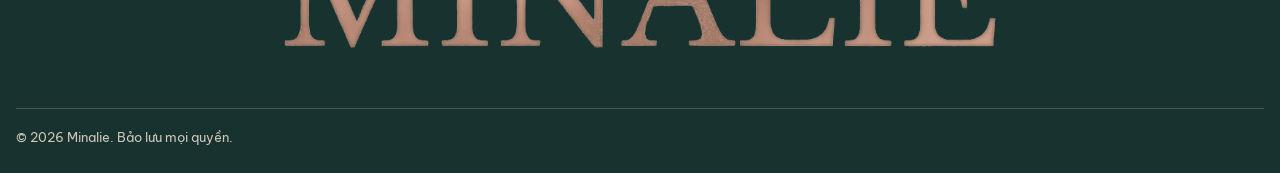
==== commit 46d8acaf: "Add Canji Shirt product (white and black) Co-Authored-By: Claude Sonnet 5.5 <noreply@anthropic.com>" ====
--- a/index.html
+++ b/index.html
@@ -16,7 +16,7 @@
 <div id="site-header"></div>
 <main id="app"><noscript><p style="padding:48px 16px;text-align:center">Vui lòng bật JavaScript để xem trang này.</p></noscript></main>
 <div id="site-footer"></div>
-<script src="assets/js/data.js?v=47"></script>
+<script src="assets/js/data.js?v=48"></script>
 <script src="assets/js/app.js?v=43"></script>
 </body>
 </html>
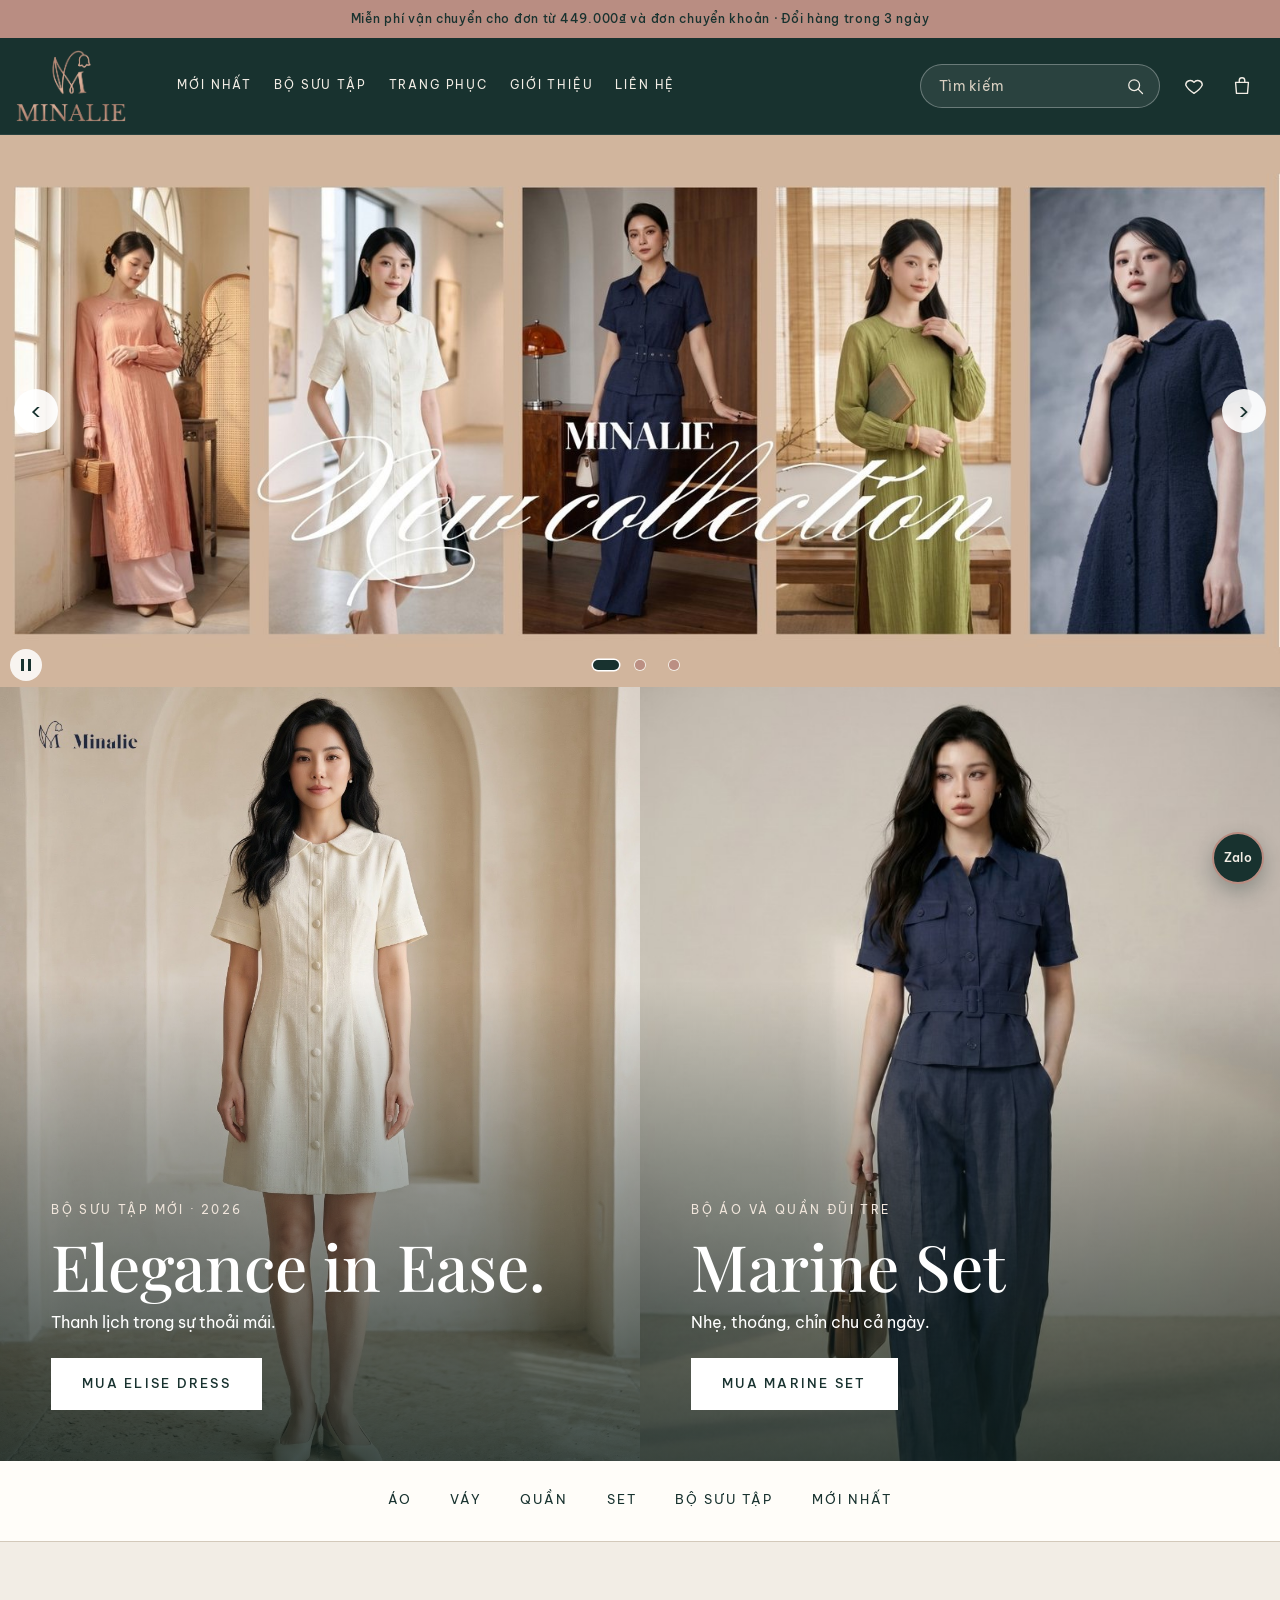
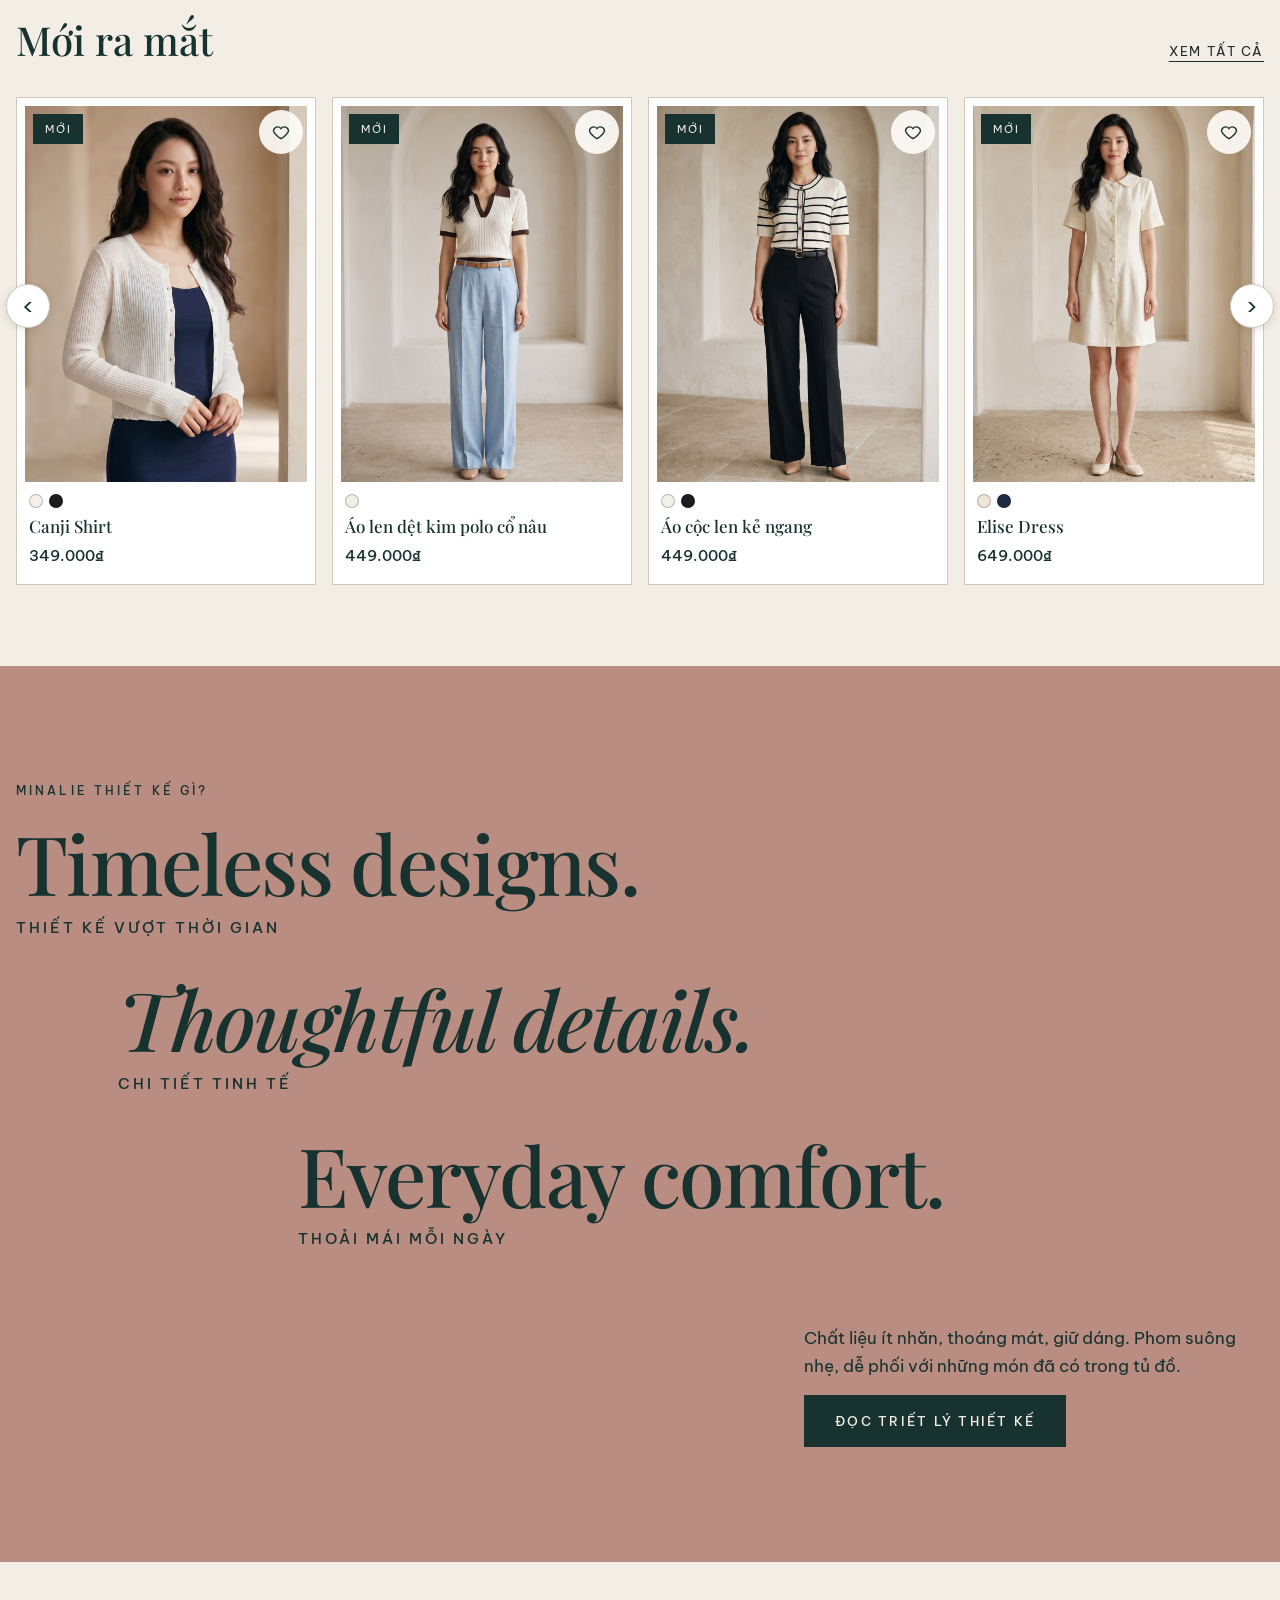
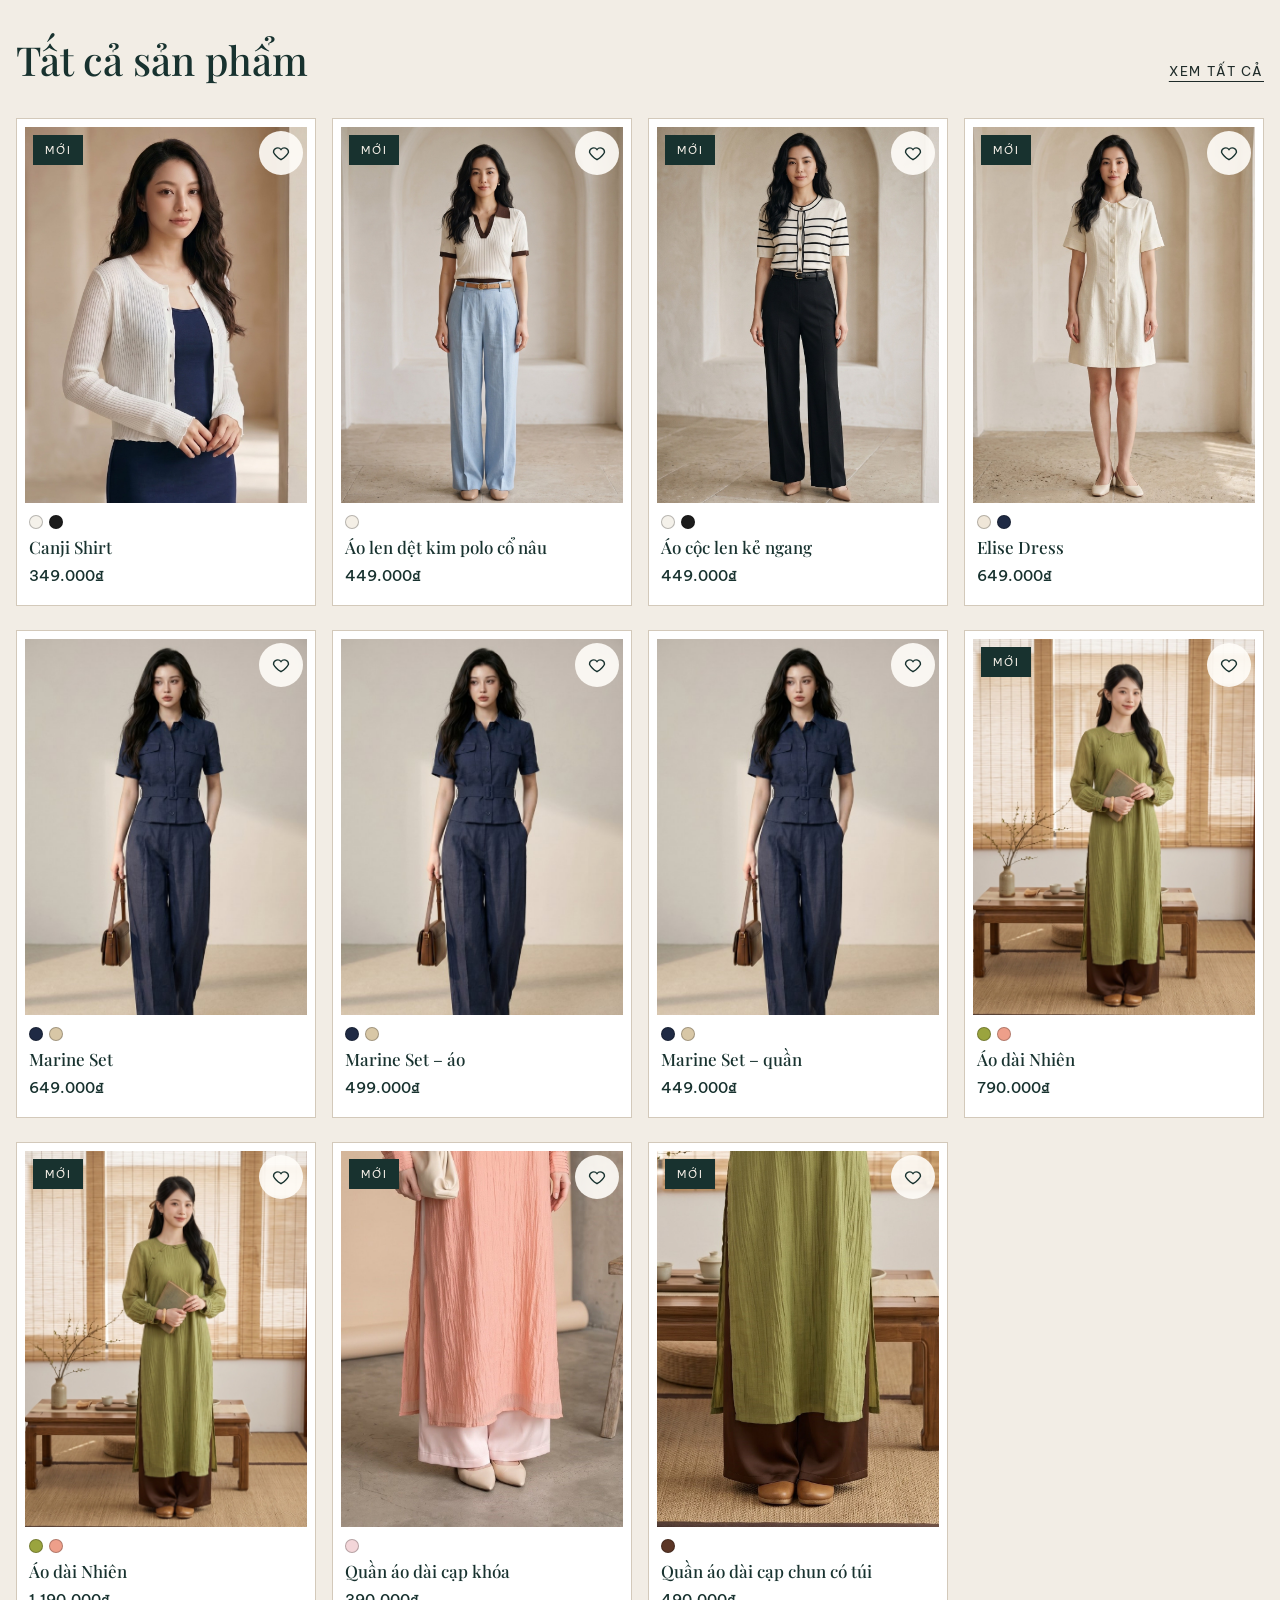
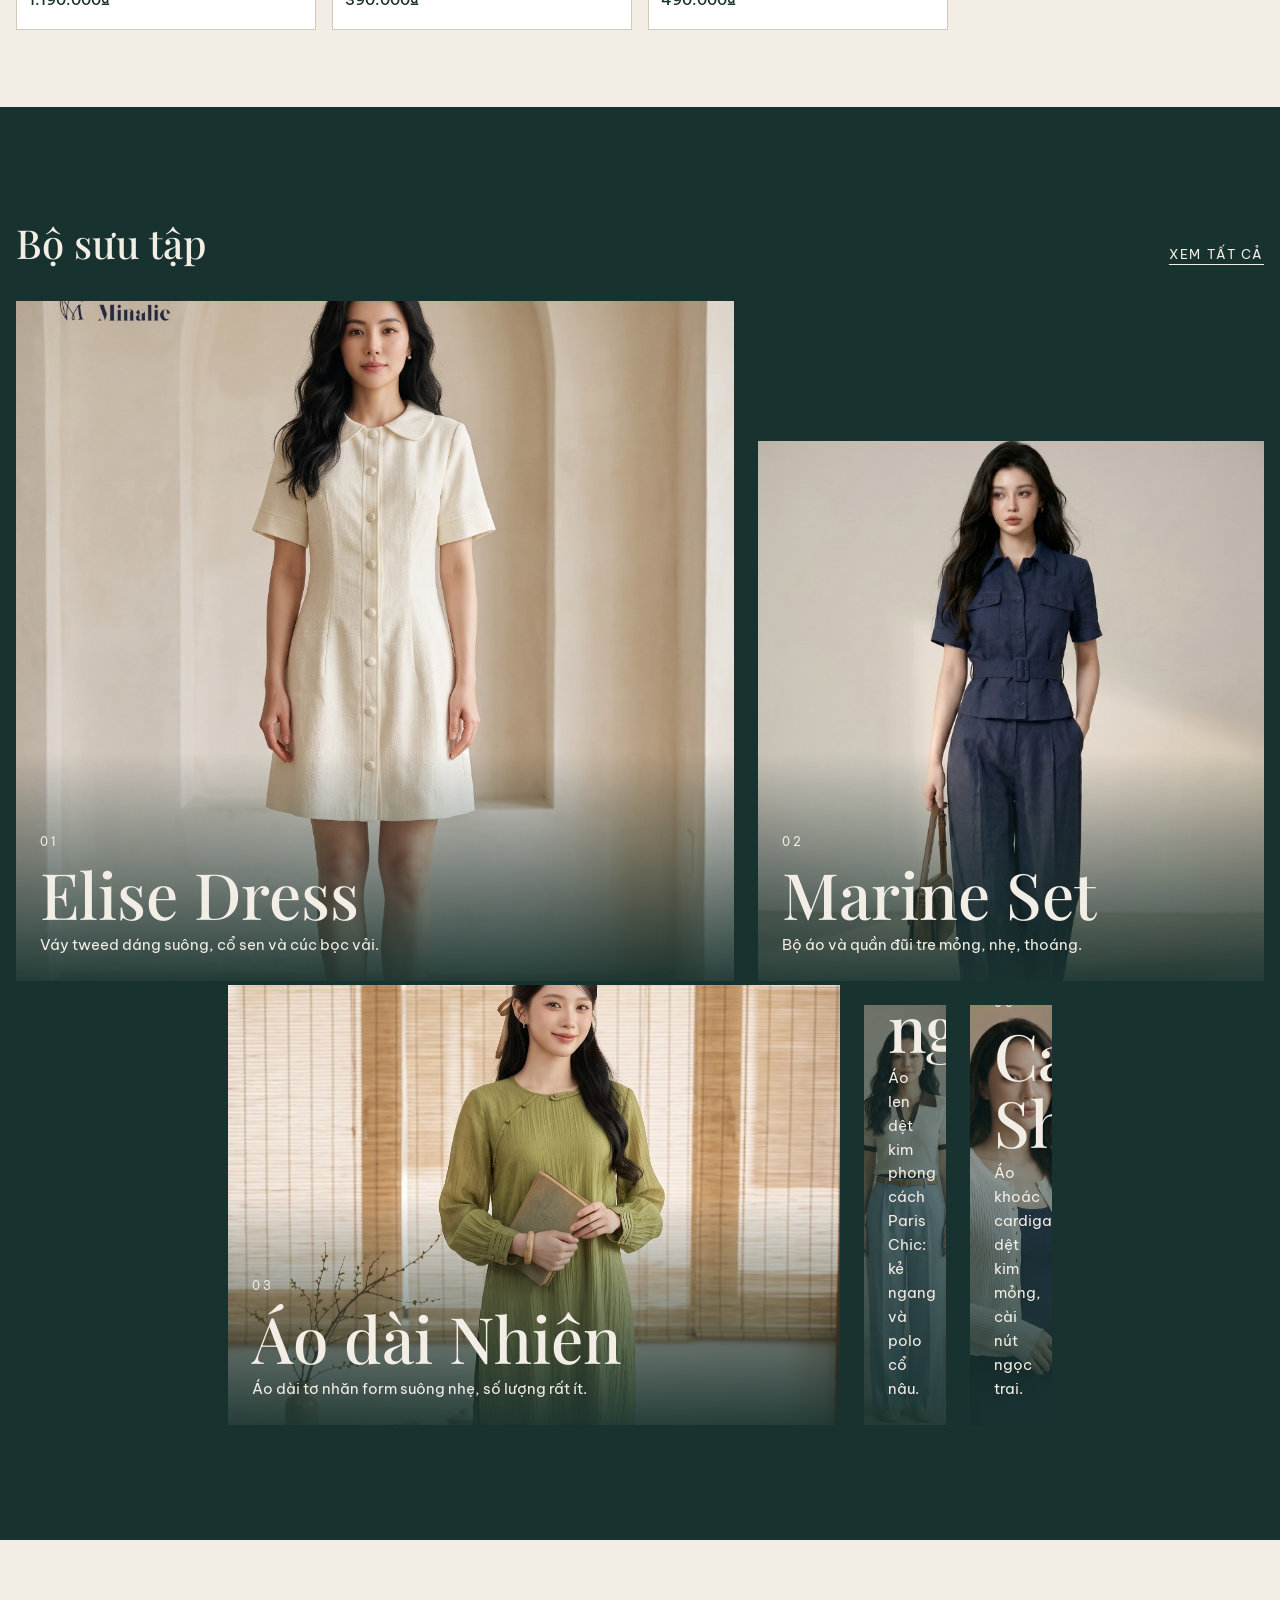
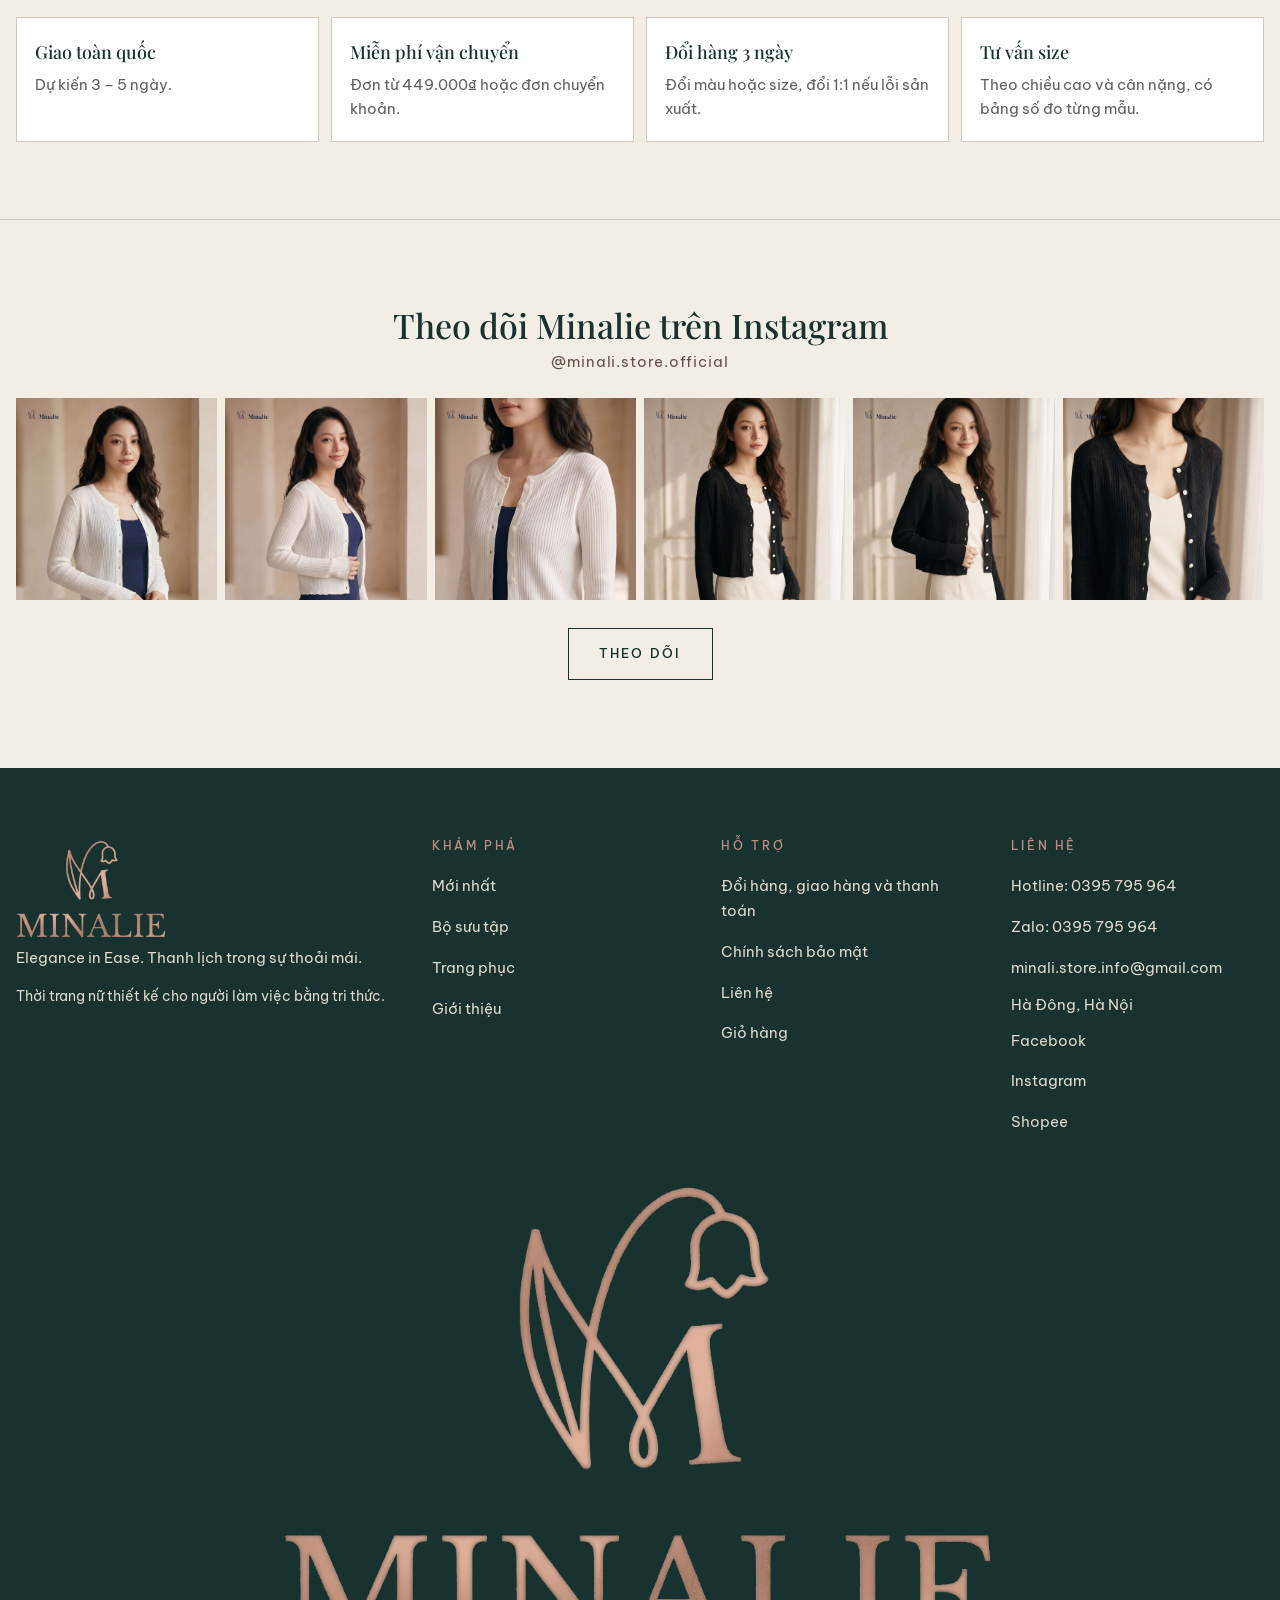
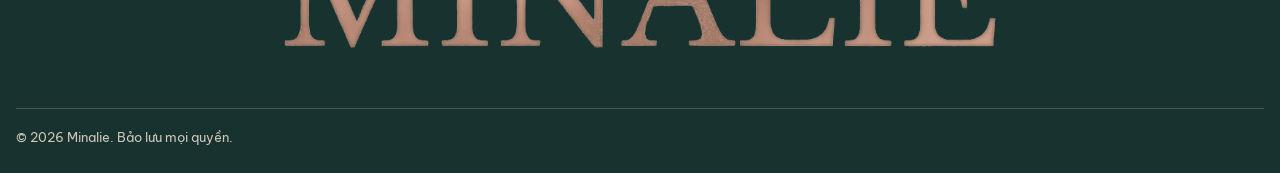
==== commit 0ec2387b: "Add pose and close-up images to Canji Shirt (3 per color) Co-Authored-By: Claude Sonnet 5.5 <noreply" ====
--- a/index.html
+++ b/index.html
@@ -16,7 +16,7 @@
 <div id="site-header"></div>
 <main id="app"><noscript><p style="padding:48px 16px;text-align:center">Vui lòng bật JavaScript để xem trang này.</p></noscript></main>
 <div id="site-footer"></div>
-<script src="assets/js/data.js?v=48"></script>
+<script src="assets/js/data.js?v=49"></script>
 <script src="assets/js/app.js?v=43"></script>
 </body>
 </html>
